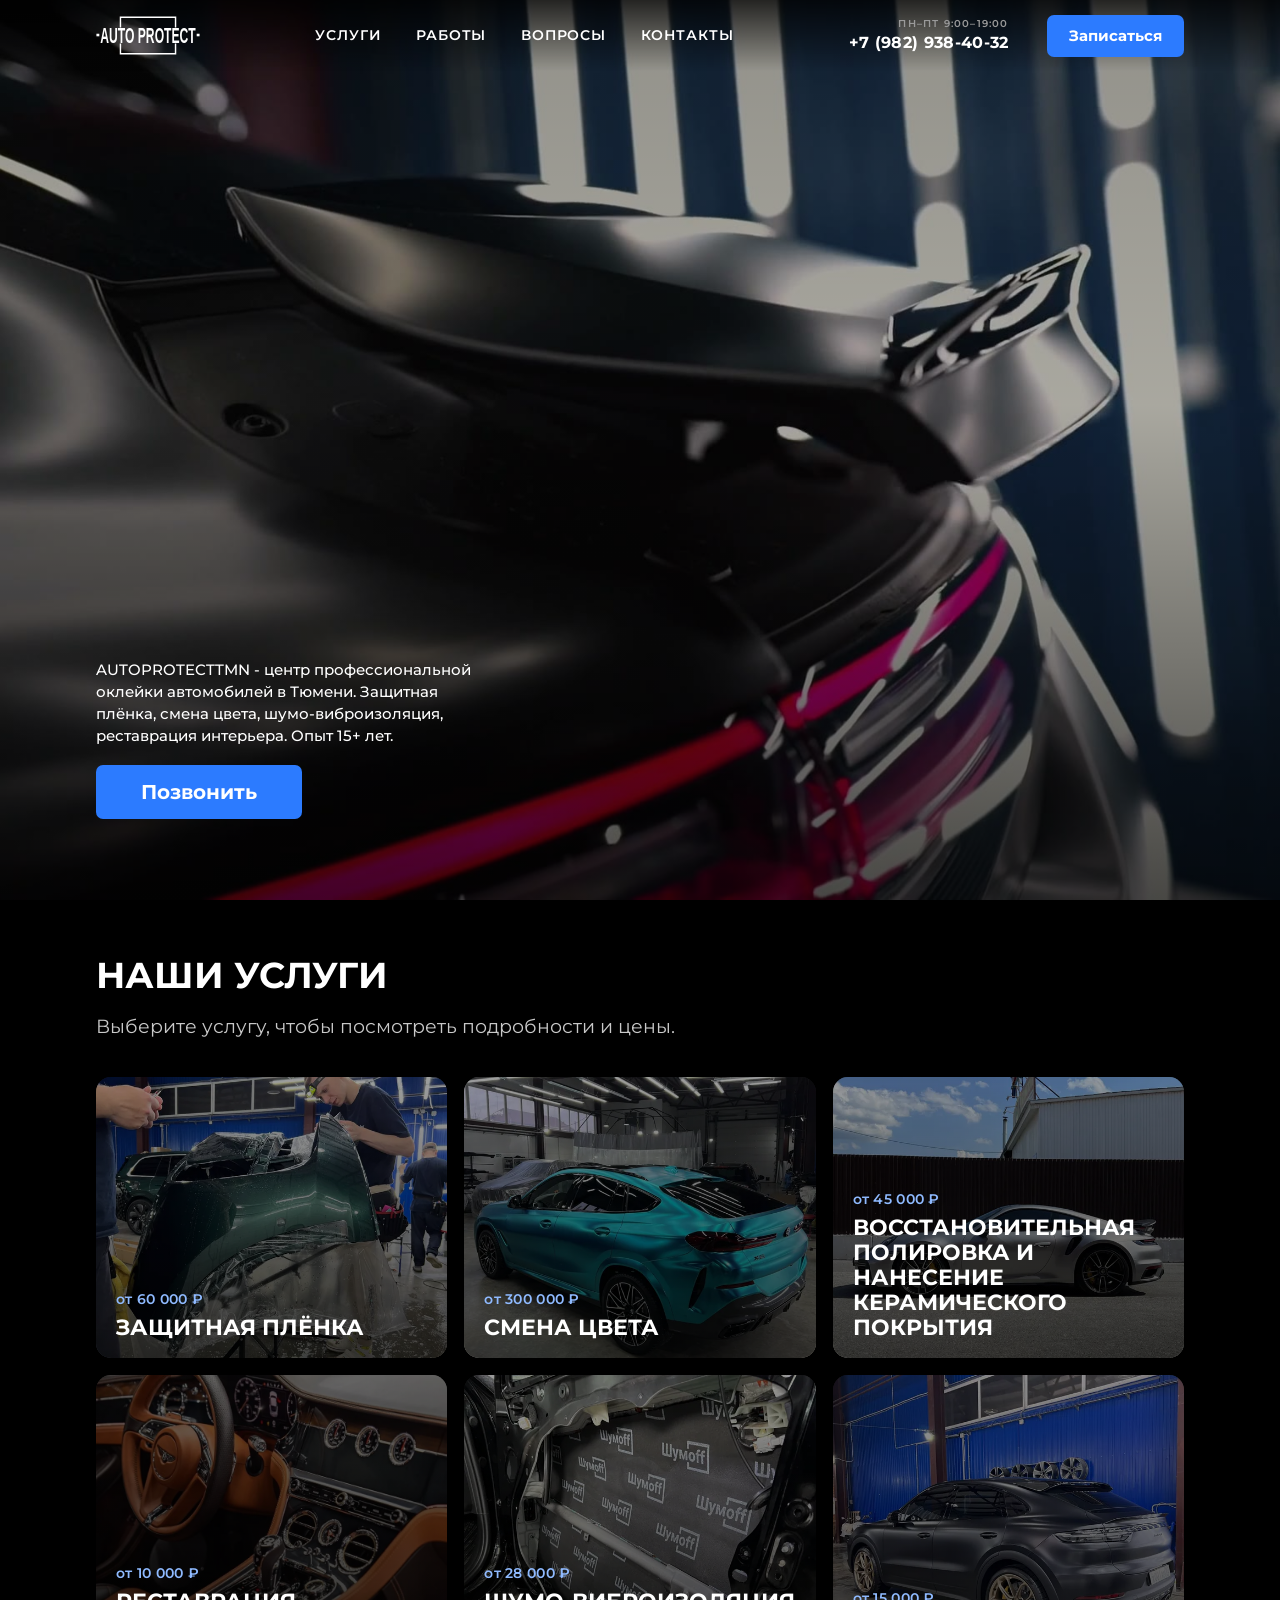
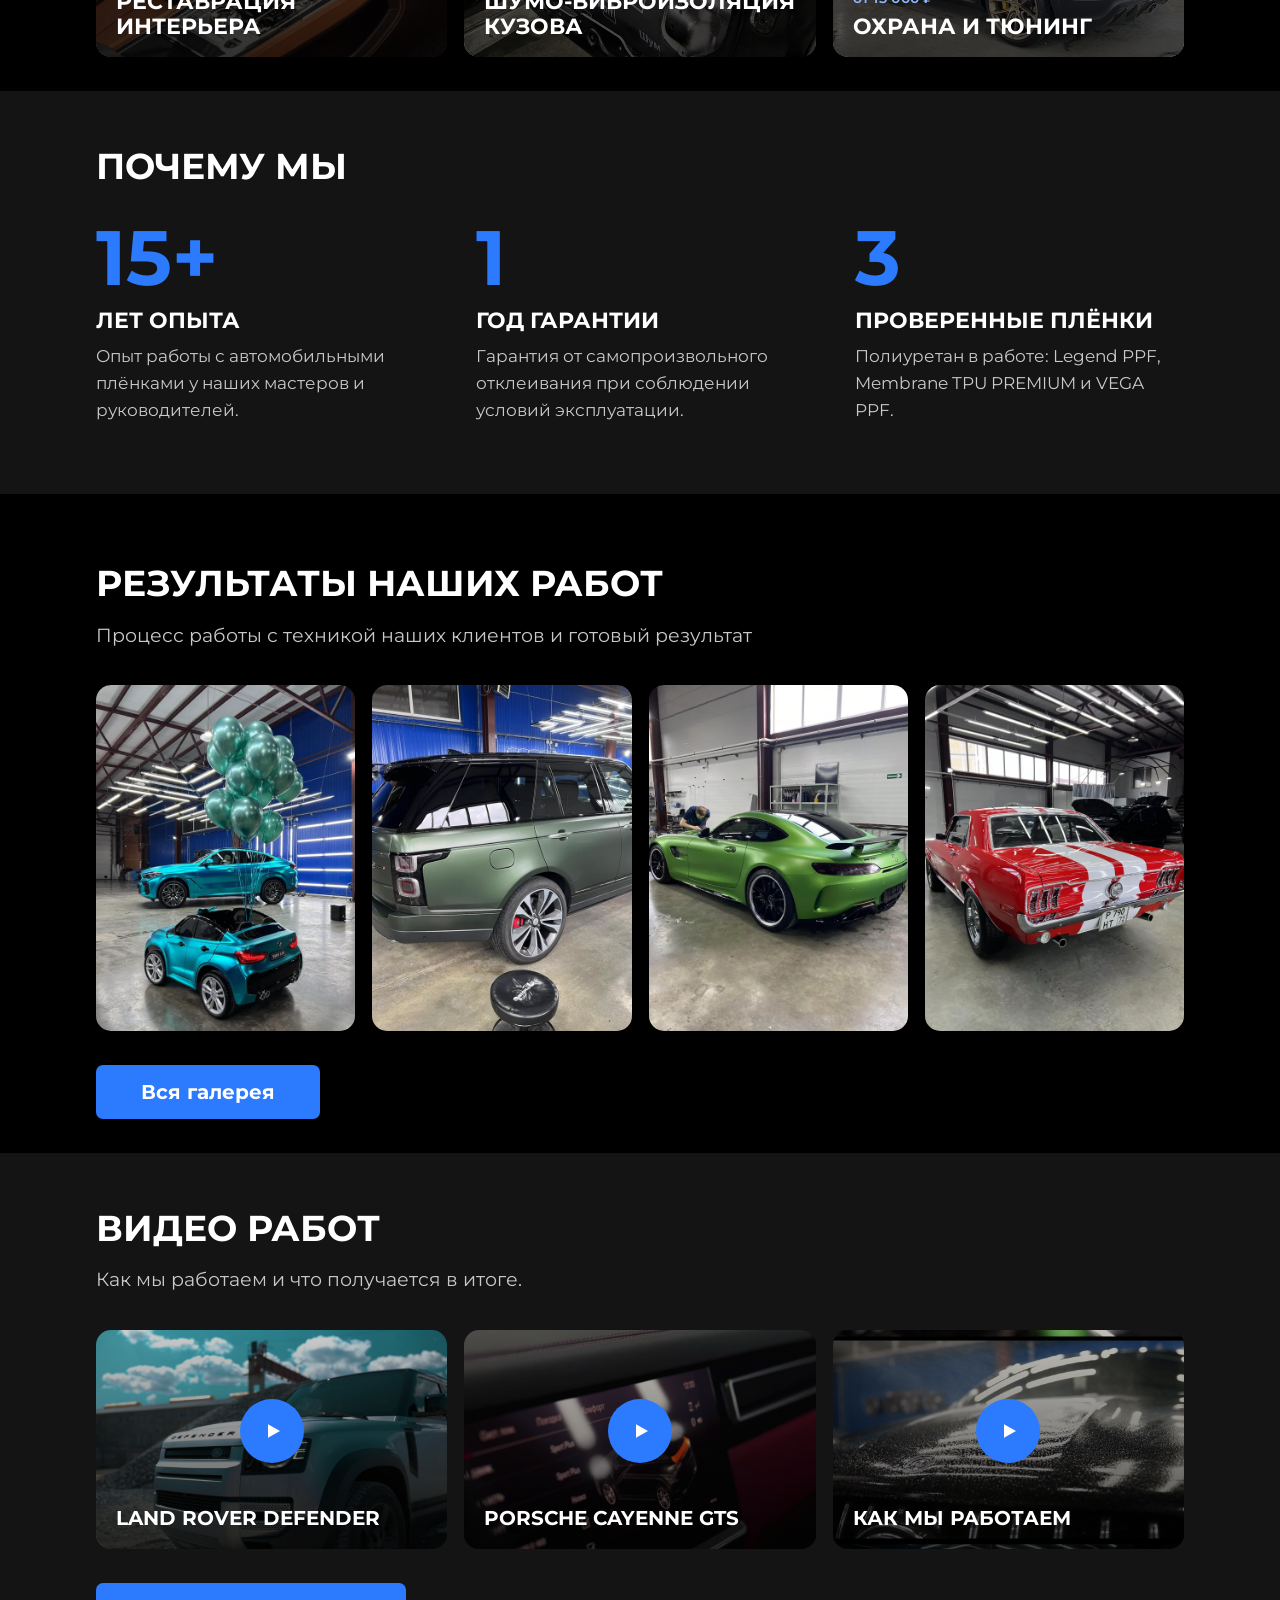
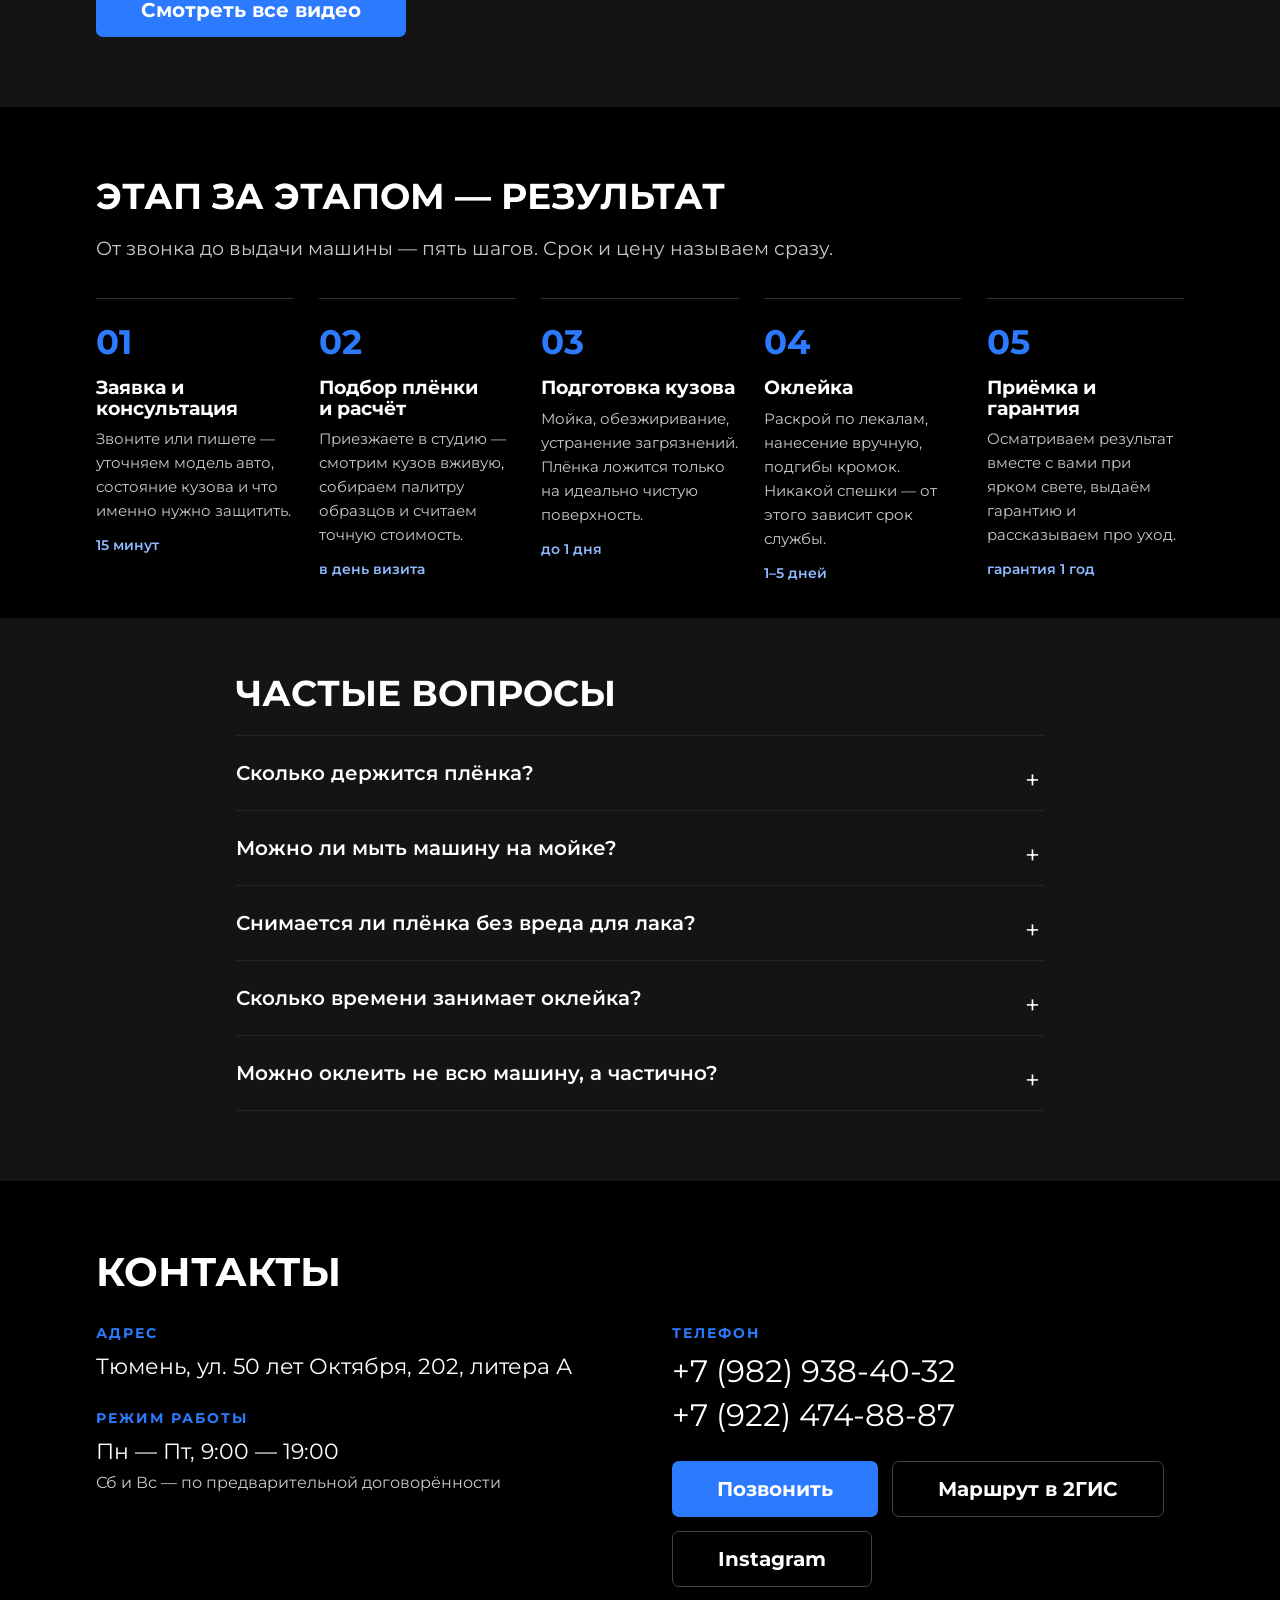
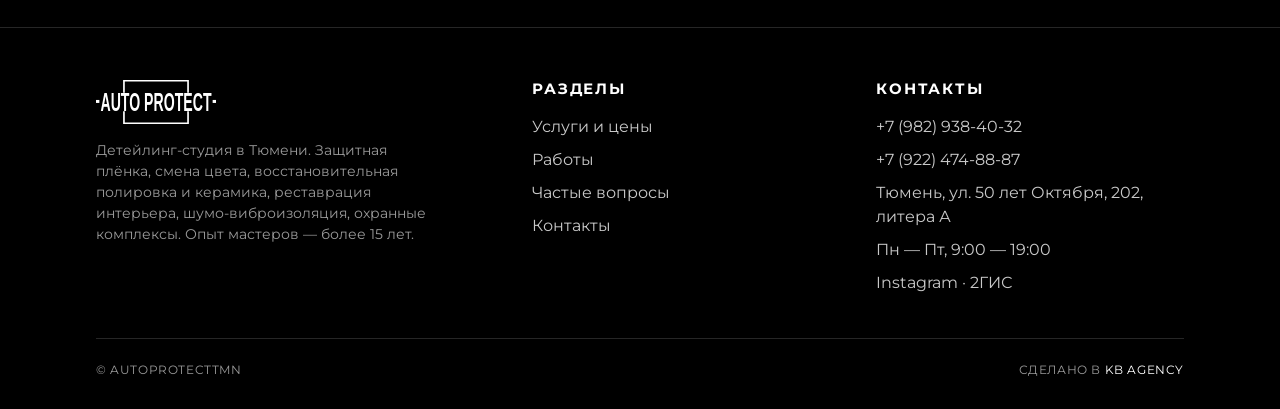
==== index.html @ 363a9b00 "Карточка «Реставрация интерьера»: новое фото салона, приглушено Co-Authored-By: Claude Sonnet 5.5 <n" ====
<!DOCTYPE html>
<html lang="ru">
<head>
<meta charset="UTF-8">
<meta name="viewport" content="width=device-width, initial-scale=1.0">
<title>AUTOPROTECTTMN — детейлинг-студия в Тюмени: плёнка, полировка, интерьер</title>
<meta name="description" content="AUTOPROTECTTMN — детейлинг-студия в Тюмени: оклейка защитной полиуретановой плёнкой, смена цвета кузова, восстановительная полировка с керамикой, шумо-виброизоляция, реставрация интерьера. Опыт мастеров более 15 лет, гарантия 1 год.">
<meta name="theme-color" content="#000000">
<meta property="og:type" content="website">
<meta property="og:site_name" content="AUTOPROTECTTMN">
<meta property="og:locale" content="ru_RU">
<meta property="og:title" content="AUTOPROTECTTMN — детейлинг-студия в Тюмени: плёнка, полировка, интерьер">
<meta property="og:description" content="AUTOPROTECTTMN — детейлинг-студия в Тюмени: оклейка защитной полиуретановой плёнкой, смена цвета кузова, восстановительная полировка с керамикой, шумо-виброизоляция, реставрация интерьера. Опыт мастеров более 15 лет, гарантия 1 год.">
<meta property="og:image" content="https://autoprotect-olive.vercel.app/assets/og-preview.jpg">
<meta property="og:image:width" content="1200">
<meta property="og:image:height" content="630">
<meta name="twitter:card" content="summary_large_image">
<link rel="icon" type="image/svg+xml" href="assets/logo-mark.svg">
<link rel="preconnect" href="https://fonts.googleapis.com">
<link href="https://fonts.googleapis.com/css2?family=Montserrat:wght@400;500;600;700;800&display=swap" rel="stylesheet">
<link rel="stylesheet" href="assets/site.css">
<link rel="stylesheet" href="assets/dc.css">
<link rel="canonical" href="https://autoprotect-olive.vercel.app/">
<meta property="og:url" content="https://autoprotect-olive.vercel.app/">
<meta name="robots" content="noindex, nofollow">
<script type="application/ld+json">
{
  "@context": "https://schema.org",
  "@type": [
    "LocalBusiness",
    "AutoRepair"
  ],
  "name": "AUTOPROTECTTMN",
  "description": "Центр профессиональной оклейки автомобилей в Тюмени: защитная плёнка, смена цвета, восстановительная полировка с керамикой.",
  "url": "https://autoprotect-olive.vercel.app/",
  "image": "https://autoprotect-olive.vercel.app/assets/og-preview.jpg",
  "logo": "https://autoprotect-olive.vercel.app/assets/logo.svg",
  "telephone": "+79829384032",
  "address": {
    "@type": "PostalAddress",
    "streetAddress": "ул. 50 лет Октября, 202, литера А",
    "addressLocality": "Тюмень",
    "addressRegion": "Тюменская область",
    "addressCountry": "RU"
  },
  "geo": {
    "@type": "GeoCoordinates",
    "latitude": 57.12001,
    "longitude": 65.62484
  },
  "openingHoursSpecification": [
    {
      "@type": "OpeningHoursSpecification",
      "dayOfWeek": [
        "Monday",
        "Tuesday",
        "Wednesday",
        "Thursday",
        "Friday"
      ],
      "opens": "09:00",
      "closes": "19:00"
    }
  ],
  "sameAs": [
    "https://www.instagram.com/autoprotecttmn",
    "https://2gis.ru/tyumen/geo/1830223003881510/65.624840,57.120010"
  ],
  "areaServed": {
    "@type": "City",
    "name": "Тюмень"
  },
  "currenciesAccepted": "RUB"
}
</script>
</head>
<body class="home">

<header class="site-header">
  <div class="wrap header-in">
    <a href="index.html" class="logo" aria-label="AUTOPROTECTTMN — на главную"><svg viewBox="0 0 644 256" aria-hidden="true" focusable="false"><g fill="currentColor"><rect x="0" y="117" width="18" height="16"/><rect x="626" y="117" width="18" height="16"/></g><g fill="none" stroke="currentColor" stroke-width="9"><path d="M150 78 V14 H494 V78"/><path d="M150 178 V242 H494 V178"/></g><text x="322" y="177" fill="currentColor" text-anchor="middle" font-family="'Bricolage Grotesque','Arial Black',sans-serif" font-weight="800" font-size="134" textLength="596" lengthAdjust="spacingAndGlyphs">AUTO PROTECT</text></svg></a>
    <nav class="nav" aria-label="Основное меню">
      <a href="services.html">Услуги</a>
      <a href="works.html">Работы</a>
      <a href="index.html#faq">Вопросы</a>
      <a href="index.html#contact">Контакты</a>
    </nav>
    <a href="tel:+79829384032" class="header-phone"><small>Пн–Пт 9:00–19:00</small>+7 (982) 938-40-32</a>
    <a href="index.html#contact" class="btn btn--sm">Записаться</a>
    <button class="burger" id="burger" type="button" aria-label="Открыть меню" aria-expanded="false"><span></span><span></span><span></span></button>
  </div>
</header>

<div class="mobile-menu" id="mobileMenu">
  <a href="services.html">Услуги</a>
  <a href="works.html">Работы</a>
  <a href="index.html#faq">Вопросы</a>
  <a href="index.html#contact">Контакты</a>
  <a href="tel:+79829384032" class="btn btn--solid">Позвонить</a>
</div>

<main>
<section class="dc-hero">
  <video class="dc-hero-video" autoplay muted loop playsinline preload="auto" poster="assets/poster/hero-bg.jpg" aria-hidden="true" tabindex="-1">
    <source src="assets/video/hero-bg.mp4" type="video/mp4">
  </video>
  <div class="dc-hero-shade"></div>
  <div class="wrap dc-hero-in">
    <h1>AUTOPROTECTTMN - центр профессиональной оклейки автомобилей в Тюмени. Защитная плёнка, смена цвета, шумо-виброизоляция, реставрация интерьера. Опыт 15+ лет.</h1>
    <a href="tel:+79829384032" class="dc-btn">Позвонить</a>
  </div>
</section>

<section class="dc-block" id="services">
  <div class="wrap">
    <h2 class="dc-title">Наши услуги</h2>
    <p class="dc-lead">Выберите услугу, чтобы посмотреть подробности и цены.</p>
    <div class="dc-cards">
      <a class="dc-card" href="services.html#films">
        <img src="assets/gallery/t084.webp" width="640" height="810" alt="Оклейка защитной плёнкой" loading="lazy" decoding="async">
        <span><small>от 60 000 ₽</small>Защитная плёнка</span>
      </a>
      <a class="dc-card" href="services.html#color">
        <img src="assets/gallery/t003.webp" width="640" height="810" style="object-position:50% 68%" alt="Смена цвета кузова" loading="lazy" decoding="async">
        <span><small>от 300 000 ₽</small>Смена цвета</span>
      </a>
      <a class="dc-card" href="services.html#polish">
        <img src="assets/gallery/t022.webp" width="640" height="810" alt="Полировка и керамическое покрытие" loading="lazy" decoding="async">
        <span><small>от 45 000 ₽</small>Восстановительная полировка и нанесение керамического покрытия</span>
      </a>
      <a class="dc-card dc-card--dim" href="services.html#interior">
        <img src="assets/gallery/card-interior.webp" width="900" height="1105" style="object-position:50% 45%" alt="Реставрация интерьера" loading="lazy" decoding="async">
        <span><small>от 10 000 ₽</small>Реставрация интерьера</span>
      </a>
      <a class="dc-card" href="services.html#extra">
        <img src="assets/gallery/t116.webp" width="640" height="810" alt="Шумо-виброизоляция кузова" loading="lazy" decoding="async">
        <span><small>от 28 000 ₽</small>Шумо-виброизоляция кузова</span>
      </a>
      <a class="dc-card" href="services.html#extra">
        <img src="assets/gallery/t008.webp" width="640" height="810" alt="Охрана и тюнинг" loading="lazy" decoding="async">
        <span><small>от 15 000 ₽</small>Охрана и тюнинг</span>
      </a>
    </div>
  </div>
</section>

<section class="dc-block dc-band" id="benefits">
  <div class="wrap">
    <h2 class="dc-title">Почему мы</h2>
    <div class="dc-facts">
      <div><b>15+</b><h3>лет опыта</h3><p>Опыт работы с автомобильными плёнками у наших мастеров и руководителей.</p></div>
      <div><b>1</b><h3>год гарантии</h3><p>Гарантия от самопроизвольного отклеивания при соблюдении условий эксплуатации.</p></div>
      <div><b>3</b><h3>проверенные плёнки</h3><p>Полиуретан в работе: Legend PPF, Membrane TPU PREMIUM и VEGA PPF.</p></div>
    </div>
  </div>
</section>

<section class="dc-block" id="works">
  <div class="wrap">
    <h2 class="dc-title">Результаты наших работ</h2>
    <p class="dc-lead">Процесс работы с техникой наших клиентов и готовый результат</p>
    <div class="strip">
      <a href="works.html#gallery" aria-label="Смотреть галерею"><img src="assets/gallery/t001.webp" width="640" height="810" alt="Работа студии AUTOPROTECTTMN" loading="lazy" decoding="async"></a>
      <a href="works.html#gallery" aria-label="Смотреть галерею"><img src="assets/gallery/t006.webp" width="640" height="810" alt="Работа студии AUTOPROTECTTMN" loading="lazy" decoding="async"></a>
      <a href="works.html#gallery" aria-label="Смотреть галерею"><img src="assets/gallery/t010.webp" width="640" height="810" alt="Работа студии AUTOPROTECTTMN" loading="lazy" decoding="async"></a>
      <a href="works.html#gallery" aria-label="Смотреть галерею"><img src="assets/gallery/t009.webp" width="640" height="810" alt="Работа студии AUTOPROTECTTMN" loading="lazy" decoding="async"></a>
    </div>
    <div class="dc-more"><a href="works.html#gallery" class="dc-btn">Вся галерея</a></div>
  </div>
</section>

<section class="dc-block dc-band" id="video">
  <div class="wrap">
    <h2 class="dc-title">Видео работ</h2>
    <p class="dc-lead">Как мы работаем и что получается в итоге.</p>
    <div class="dc-videos">
      <a href="works.html" class="dc-vid"><img src="assets/poster/defender.jpg" alt="Land Rover Defender" loading="lazy" decoding="async"><span>Land Rover Defender</span></a>
      <a href="works.html" class="dc-vid"><img src="assets/poster/porsche.jpg" alt="Porsche Cayenne GTS" loading="lazy" decoding="async"><span>Porsche Cayenne GTS</span></a>
      <a href="works.html" class="dc-vid"><img src="assets/poster/promo-story.jpg" alt="Как мы работаем" loading="lazy" decoding="async"><span>Как мы работаем</span></a>
    </div>
    <div class="dc-more"><a href="works.html" class="dc-btn">Смотреть все видео</a></div>
  </div>
</section>

<section class="dc-block" id="process">
  <div class="wrap">
    <h2 class="dc-title">Этап за этапом — результат</h2>
    <p class="dc-lead">От звонка до выдачи машины — пять шагов. Срок и цену называем сразу.</p>
    <ol class="dc-steps">
      <li><h3>Заявка и консультация</h3><p>Звоните или пишете — уточняем модель авто, состояние кузова и что именно нужно защитить.</p><em>15 минут</em></li>
      <li><h3>Подбор плёнки и расчёт</h3><p>Приезжаете в студию — смотрим кузов вживую, собираем палитру образцов и считаем точную стоимость.</p><em>в день визита</em></li>
      <li><h3>Подготовка кузова</h3><p>Мойка, обезжиривание, устранение загрязнений. Плёнка ложится только на идеально чистую поверхность.</p><em>до 1 дня</em></li>
      <li><h3>Оклейка</h3><p>Раскрой по лекалам, нанесение вручную, подгибы кромок. Никакой спешки — от этого зависит срок службы.</p><em>1–5 дней</em></li>
      <li><h3>Приёмка и гарантия</h3><p>Осматриваем результат вместе с вами при ярком свете, выдаём гарантию и рассказываем про уход.</p><em>гарантия 1 год</em></li>
    </ol>
  </div>
</section>

<section class="dc-block dc-band" id="faq">
  <div class="wrap dc-narrow">
    <h2 class="dc-title">Частые вопросы</h2>
    <div class="faq">
    <details><summary>Сколько держится плёнка?</summary><div class="faq-answer">Гарантию на сам материал даёт производитель плёнки. От студии — гарантия 1 год на то, что плёнка не отклеится самопроизвольно, при соблюдении условий эксплуатации. Условия проговариваем при выдаче автомобиля, там нет ничего неожиданного: аккуратная мойка и разумное обращение с кромками.</div></details>
    <details><summary>Можно ли мыть машину на мойке?</summary><div class="faq-answer">Да. Обычная бесконтактная мойка плёнке не вредит. Единственное, о чём просим — не направлять струю высокого давления вплотную к кромкам и стыкам плёнки, и первые несколько дней после оклейки дать материалу окончательно схватиться.</div></details>
    <details><summary>Снимается ли плёнка без вреда для лака?</summary><div class="faq-answer">Да, в этом и смысл: плёнка принимает удары на себя вместо заводского лака. Снимаем аккуратно, с прогревом — родное покрытие остаётся под ней в том же состоянии, в каком было на момент оклейки.</div></details>
    <details><summary>Сколько времени занимает оклейка?</summary><div class="faq-answer">Лицевая часть — капот, бампер, передние крылья, светотехника, стойки, зеркала и зоны ручек — 2 рабочих дня. Полная оклейка кузова — 4–5 дней. Точный срок называем после осмотра автомобиля, потому что многое решает состояние кузова.</div></details>
    <details><summary>Можно оклеить не всю машину, а частично?</summary><div class="faq-answer">Конечно, так делает большинство клиентов. Самый частый вариант — оклейка лицевой части: капот, бампер, передние крылья и светотехника принимают на себя почти весь гравий. Отдельно можно забронировать лобовое стекло.</div></details>
    </div>
  </div>
</section>

<section class="dc-block dc-contacts" id="contact">
  <div class="wrap">
    <h2 class="dc-title dc-title--xl">Контакты</h2>
    <div class="dc-contact-grid">
      <div>
        <small>Адрес</small>
        <p>Тюмень, ул. 50 лет Октября, 202, литера А</p>
        <small>Режим работы</small>
        <p>Пн — Пт, 9:00 — 19:00<span>Сб и Вс — по предварительной договорённости</span></p>
      </div>
      <div>
        <small>Телефон</small>
        <a class="phone" href="tel:+79829384032">+7 (982) 938-40-32</a>
        <a class="phone" href="tel:+79224748887">+7 (922) 474-88-87</a>
        <div class="dc-contact-actions">
          <a href="tel:+79829384032" class="dc-btn">Позвонить</a>
          <a href="https://2gis.ru/tyumen/geo/1830223003881510/65.624840,57.120010" class="dc-btn dc-btn--ghost" target="_blank" rel="noopener">Маршрут в 2ГИС</a>
          <a href="https://www.instagram.com/autoprotecttmn" class="dc-btn dc-btn--ghost" target="_blank" rel="noopener">Instagram</a>
        </div>
      </div>
    </div>
  </div>
</section>
</main>

<footer class="site-footer">
  <div class="wrap">
    <div class="footer-in">
      <div class="footer-brand">
        <svg viewBox="0 0 644 256" aria-hidden="true" focusable="false"><g fill="currentColor"><rect x="0" y="117" width="18" height="16"/><rect x="626" y="117" width="18" height="16"/></g><g fill="none" stroke="currentColor" stroke-width="9"><path d="M150 78 V14 H494 V78"/><path d="M150 178 V242 H494 V178"/></g><text x="322" y="177" fill="currentColor" text-anchor="middle" font-family="'Bricolage Grotesque','Arial Black',sans-serif" font-weight="800" font-size="134" textLength="596" lengthAdjust="spacingAndGlyphs">AUTO PROTECT</text></svg>
        <p>Детейлинг-студия в Тюмени. Защитная плёнка, смена цвета, восстановительная полировка и керамика, реставрация интерьера, шумо-виброизоляция, охранные комплексы. Опыт мастеров — более 15 лет.</p>
      </div>
      <div>
        <h4>Разделы</h4>
        <ul>
          <li><a href="services.html">Услуги и цены</a></li>
          <li><a href="works.html">Работы</a></li>
          <li><a href="index.html#faq">Частые вопросы</a></li>
          <li><a href="index.html#contact">Контакты</a></li>
        </ul>
      </div>
      <div>
        <h4>Контакты</h4>
        <ul>
          <li><a href="tel:+79829384032">+7 (982) 938-40-32</a></li>
          <li><a href="tel:+79224748887">+7 (922) 474-88-87</a></li>
          <li>Тюмень, ул. 50 лет Октября, 202, литера А</li>
          <li>Пн — Пт, 9:00 — 19:00</li>
          <li><a href="https://www.instagram.com/autoprotecttmn" target="_blank" rel="noopener">Instagram</a> · <a href="https://2gis.ru/tyumen/geo/1830223003881510/65.624840,57.120010" target="_blank" rel="noopener">2ГИС</a></li>
        </ul>
      </div>
    </div>
    <div class="footer-bottom">
      <span>© AUTOPROTECTTMN</span>
      <span>СДЕЛАНО В <a href="https://www.kbagency.ru/" target="_blank" rel="noopener" class="footer-credit">KB AGENCY</a></span>
    </div>
  </div>
</footer>

<div class="dock">
  <a href="tel:+79829384032" class="btn btn--solid">Позвонить</a>
  <a href="https://2gis.ru/tyumen/geo/1830223003881510/65.624840,57.120010" class="btn" target="_blank" rel="noopener">Маршрут</a>
</div>

<script src="assets/site.js"></script>
</body>
</html>
---- assets/site.css ----
/* ===========================================================
   AUTOPROTECTTMN — общий стиль сайта (v2).
   Тёмная база с яркими неоновыми акцентами, как в референсе заказчика.
   Один файл на все страницы: правишь здесь — меняется везде.
   =========================================================== */

:root{
  --bg:#060814;
  --bg-2:#0a0d1e;
  --surface:#0f1329;
  --surface-2:#161b38;
  --line:#232b52;
  --text:#f3f5ff;
  --muted:#a3abd0;

  --blue:#2c7bff;
  --cyan:#3ad1ff;
  --violet:#8b5cff;
  --orange:#ff8a3d;
  --green:#2fe08b;
  --pink:#ff4f9a;

  --glow:rgba(44,123,255,0.55);
  --radius:18px;
  --ease:cubic-bezier(0.22,0.8,0.28,1);
  --wrap:1180px;
}

*{ box-sizing:border-box; margin:0; padding:0; }
html{ scroll-behavior:smooth; -webkit-text-size-adjust:100%; }
body{
  background:var(--bg);
  color:var(--text);
  font-family:'Montserrat', 'Segoe UI', Arial, sans-serif;
  font-size:16px; line-height:1.6;
  -webkit-font-smoothing:antialiased;
  overflow-x:hidden;
  padding-bottom:0;
}
img,video{ max-width:100%; }
a{ color:inherit; text-decoration:none; }
button{ font:inherit; color:inherit; }
::selection{ background:var(--blue); color:#fff; }

h1,h2,h3{
  font-weight:800; line-height:1.08; letter-spacing:0.01em; text-wrap:balance;
}
h1{ font-size:clamp(30px, 5vw, 62px); text-transform:uppercase; letter-spacing:0.03em; }
h2{ font-size:clamp(24px, 3.4vw, 40px); text-transform:uppercase; letter-spacing:0.04em; }
h3{ font-size:clamp(17px, 1.6vw, 20px); }

.wrap{ width:100%; max-width:var(--wrap); margin:0 auto; padding-inline:clamp(18px, 4vw, 40px); }
section{ position:relative; }
.section{ padding-block:clamp(56px, 8vw, 100px); }
.section-head{ text-align:center; max-width:720px; margin:0 auto clamp(30px, 4.5vw, 54px); }
.section-head p{ color:var(--muted); margin-top:14px; font-size:clamp(15px, 1.4vw, 17px); }

/* рамка фокуса для работы с клавиатуры */
a:focus-visible, button:focus-visible, summary:focus-visible, video:focus-visible, [tabindex]:focus-visible{
  outline:2px solid var(--cyan); outline-offset:3px;
}

/* ============ КНОПКИ ============ */
.btn{
  display:inline-flex; align-items:center; justify-content:center; gap:10px;
  padding:15px 30px; min-height:52px;
  font-weight:700; font-size:14px; letter-spacing:0.12em; text-transform:uppercase;
  color:var(--text); background:rgba(44,123,255,0.06);
  border:2px solid var(--blue); border-radius:6px;
  box-shadow:0 0 18px var(--glow), inset 0 0 14px rgba(44,123,255,0.28);
  cursor:pointer; transition:background 0.25s var(--ease), box-shadow 0.25s var(--ease), transform 0.25s var(--ease);
}
.btn:hover{ background:var(--blue); box-shadow:0 0 30px var(--glow), 0 0 60px rgba(44,123,255,0.3); transform:translateY(-1px); }
.btn--solid{ background:linear-gradient(135deg, var(--blue), #1d5fe0); border-color:transparent; box-shadow:0 8px 28px rgba(44,123,255,0.45); }
.btn--solid:hover{ background:linear-gradient(135deg, #4a90ff, var(--blue)); }
.btn--ghost{ box-shadow:none; background:transparent; border-color:var(--line); }
.btn--ghost:hover{ background:var(--surface-2); border-color:var(--blue); box-shadow:none; }
.btn--sm{ padding:11px 20px; min-height:42px; font-size:12px; }

/* ============ ШАПКА ============ */
.site-header{
  position:sticky; top:0; z-index:100;
  background:rgba(6,8,20,0.92);
  border-bottom:1px solid var(--line);
}
.header-in{ display:flex; align-items:center; gap:clamp(14px, 3vw, 36px); height:72px; }
.logo{ display:block; flex:none; color:var(--text); }
.logo svg{ display:block; width:104px; height:41px; }
.nav{ display:flex; gap:clamp(14px, 2.4vw, 32px); margin-inline:auto; }
.nav a{
  font-size:13px; font-weight:600; letter-spacing:0.1em; text-transform:uppercase;
  color:var(--muted); padding:8px 2px; position:relative; transition:color 0.2s ease;
}
.nav a:hover, .nav a.is-active{ color:var(--text); }
.nav a.is-active::after{ content:''; position:absolute; left:0; right:0; bottom:0; height:2px; background:var(--blue); box-shadow:0 0 10px var(--glow); }
.header-phone{ font-weight:700; font-size:15px; letter-spacing:0.02em; white-space:nowrap; }
.header-phone small{ display:block; font-size:10px; font-weight:600; letter-spacing:0.12em; text-transform:uppercase; color:var(--muted); text-align:right; }
.burger{
  display:none; width:44px; height:44px; background:none; border:1px solid var(--line); border-radius:10px;
  flex-direction:column; align-items:center; justify-content:center; gap:5px; cursor:pointer; margin-left:auto;
}
.burger span{ display:block; width:20px; height:2px; background:var(--text); transition:transform 0.3s var(--ease), opacity 0.3s; }
.burger.open span:nth-child(1){ transform:translateY(7px) rotate(45deg); }
.burger.open span:nth-child(2){ opacity:0; }
.burger.open span:nth-child(3){ transform:translateY(-7px) rotate(-45deg); }

.mobile-menu{
  position:fixed; inset:72px 0 0 0; z-index:90; background:var(--bg);
  display:none; flex-direction:column; gap:6px; padding:24px clamp(18px, 4vw, 40px) 120px; overflow-y:auto;
}
.mobile-menu.open{ display:flex; }
.mobile-menu a{ font-size:22px; font-weight:800; text-transform:uppercase; letter-spacing:0.05em; padding:14px 0; border-bottom:1px solid var(--line); }
.mobile-menu .btn{ margin-top:22px; border-bottom:2px solid var(--blue); font-size:14px; padding:15px 30px; }

/* ============ ПЕРВЫЙ ЭКРАН ============ */
.hero{
  position:relative; overflow:hidden;
  padding-block:clamp(36px, 6vw, 80px) clamp(46px, 7vw, 96px);
  background:
    radial-gradient(900px 480px at 85% 0%, rgba(44,123,255,0.30), transparent 62%),
    radial-gradient(700px 420px at 0% 100%, rgba(139,92,255,0.18), transparent 60%),
    var(--bg);
}
/* световые полосы, как в боксе на фото */
.hero::before{
  content:''; position:absolute; inset:0; pointer-events:none; opacity:0.55;
  background:
    linear-gradient(115deg, transparent 0 38%, rgba(58,209,255,0.10) 38.4% 38.8%, transparent 39.2% 100%),
    linear-gradient(115deg, transparent 0 52%, rgba(44,123,255,0.12) 52.4% 52.9%, transparent 53.3% 100%),
    linear-gradient(115deg, transparent 0 66%, rgba(58,209,255,0.08) 66.4% 66.7%, transparent 67.1% 100%);
}
.hero-in{ position:relative; display:grid; grid-template-columns:minmax(0,1.1fr) minmax(0,0.9fr); gap:clamp(28px, 5vw, 70px); align-items:center; }
.hero-in > *{ min-width:0; }
.hero-kicker{
  display:inline-flex; align-items:center; gap:10px; margin-bottom:20px;
  font-size:12px; font-weight:700; letter-spacing:0.18em; text-transform:uppercase; color:var(--cyan);
}
.hero-kicker::before{ content:''; width:28px; height:2px; background:var(--cyan); box-shadow:0 0 10px var(--cyan); }
.hero h1{ font-size:clamp(26px, 3.4vw, 47px); }
.hero h1 span{ color:var(--cyan); text-shadow:0 0 28px rgba(58,209,255,0.5); }
.hero-sub{ margin-top:22px; font-size:clamp(17px, 1.9vw, 22px); font-weight:500; color:var(--text); max-width:520px; }
.hero-actions{ display:flex; flex-wrap:wrap; gap:14px; margin-top:34px; }
.hero-badges{ display:flex; flex-wrap:wrap; gap:10px 22px; margin-top:34px; }
.hero-badges li{ list-style:none; display:flex; align-items:center; gap:9px; font-size:14px; font-weight:600; color:var(--muted); }
.hero-badges li::before{ content:''; width:8px; height:8px; border-radius:50%; background:var(--green); box-shadow:0 0 10px var(--green); }

.hero-photo{ position:relative; justify-self:end; width:100%; max-width:430px; }
.hero-photo img{
  display:block; width:100%; height:auto; border-radius:24px;
  border:2px solid rgba(44,123,255,0.8);
  box-shadow:0 0 0 6px rgba(44,123,255,0.10), 0 0 50px rgba(44,123,255,0.45), 0 30px 70px rgba(0,0,0,0.55);
}
.hero-photo::after{
  content:''; position:absolute; inset:-14px; border-radius:34px; z-index:-1;
  background:linear-gradient(135deg, rgba(44,123,255,0.5), rgba(139,92,255,0.35), transparent 70%);
  filter:blur(26px);
}

/* ============ ПРЕИМУЩЕСТВА ============ */
.benefits{ display:grid; grid-template-columns:repeat(3, 1fr); gap:clamp(16px, 2.4vw, 28px); }
.benefit{
  position:relative; padding:30px 26px 28px; border-radius:var(--radius);
  background:linear-gradient(180deg, var(--surface), var(--bg-2));
  border:1px solid var(--line);
}
.ring{
  width:64px; height:64px; border-radius:50%; display:grid; place-items:center; margin-bottom:20px;
  color:var(--c, var(--blue)); border:2px solid var(--c, var(--blue));
  box-shadow:0 0 22px color-mix(in srgb, var(--c, var(--blue)) 55%, transparent), inset 0 0 16px color-mix(in srgb, var(--c, var(--blue)) 28%, transparent);
}
.ring svg{ width:28px; height:28px; }
.benefit h3{ text-transform:uppercase; letter-spacing:0.05em; margin-bottom:10px; font-size:17px; }
.benefit p{ color:var(--muted); font-size:15px; }

/* ============ УСЛУГИ ============ */
.services{ display:grid; grid-template-columns:repeat(3, 1fr); gap:clamp(16px, 2.4vw, 26px); }
.service{
  --c:var(--blue);
  position:relative; display:flex; flex-direction:column; padding:28px 26px 26px; border-radius:var(--radius);
  background:linear-gradient(180deg, var(--surface), var(--bg-2));
  border:1px solid var(--line); overflow:hidden;
  transition:transform 0.3s var(--ease), border-color 0.3s var(--ease), box-shadow 0.3s var(--ease);
}
.service::before{
  content:''; position:absolute; left:0; right:0; top:0; height:3px;
  background:var(--c); box-shadow:0 0 18px var(--c);
}
.service:hover{ transform:translateY(-4px); border-color:var(--c); box-shadow:0 18px 44px color-mix(in srgb, var(--c) 22%, transparent); }
.service .ring{ margin-bottom:18px; }
.service h3{ margin-bottom:10px; }
.service p{ color:var(--muted); font-size:15px; flex:1; }
.service-foot{ display:flex; align-items:center; justify-content:space-between; gap:12px; margin-top:22px; padding-top:18px; border-top:1px solid var(--line); }
.price{ font-weight:800; font-size:18px; color:var(--c); white-space:nowrap; }
.more{ font-size:12px; font-weight:700; letter-spacing:0.12em; text-transform:uppercase; color:var(--muted); transition:color 0.2s; }
.service:hover .more{ color:var(--text); }
.c-blue{ --c:var(--blue); } .c-violet{ --c:var(--violet); } .c-orange{ --c:var(--orange); }
.c-green{ --c:var(--green); } .c-cyan{ --c:var(--cyan); } .c-pink{ --c:var(--pink); }
.section-cta{ text-align:center; margin-top:clamp(28px, 4vw, 44px); }

/* ============ КАК ПРОХОДИТ РАБОТА ============ */
.steps{ display:grid; grid-template-columns:repeat(5, 1fr); gap:clamp(14px, 2vw, 22px); counter-reset:step; position:relative; }
.step{
  position:relative; padding:24px 20px 22px; border-radius:var(--radius);
  background:var(--surface); border:1px solid var(--line);
}
.step::before{
  counter-increment:step; content:counter(step);
  display:grid; place-items:center; width:42px; height:42px; margin-bottom:16px; border-radius:50%;
  font-weight:800; font-size:17px; color:var(--cyan); border:2px solid var(--cyan);
  box-shadow:0 0 16px rgba(58,209,255,0.45), inset 0 0 10px rgba(58,209,255,0.25);
}
.step h3{ font-size:16px; margin-bottom:8px; }
.step p{ color:var(--muted); font-size:14px; line-height:1.55; }
.step-time{ display:inline-block; margin-top:14px; padding:5px 11px; border-radius:999px; font-size:12px; font-weight:700; background:rgba(47,224,139,0.12); color:var(--green); }

/* ============ ФОТО-ЛЕНТА НА ГЛАВНОЙ ============ */
.strip{ display:grid; grid-template-columns:repeat(4, 1fr); gap:clamp(8px, 1.4vw, 14px); }
.strip a{
  position:relative; display:block; overflow:hidden; border-radius:14px; aspect-ratio:3/4;
  background:var(--surface); border:1px solid var(--line);
}
.strip img{ width:100%; height:100%; object-fit:cover; display:block; transition:transform 0.6s var(--ease); }
.strip a:hover img{ transform:scale(1.06); }

/* ============ ВОПРОСЫ ============ */
.faq{ max-width:860px; margin:0 auto; display:grid; gap:12px; }
.faq details{ border-radius:14px; background:var(--surface); border:1px solid var(--line); transition:border-color 0.25s; }
.faq details[open]{ border-color:var(--blue); box-shadow:0 0 28px rgba(44,123,255,0.18); }
.faq summary{
  list-style:none; cursor:pointer; padding:20px 58px 20px 22px; position:relative;
  font-weight:700; font-size:16px;
}
.faq summary::-webkit-details-marker{ display:none; }
.faq summary::after{
  content:'+'; position:absolute; right:20px; top:50%; transform:translateY(-50%);
  width:30px; height:30px; display:grid; place-items:center; border-radius:50%;
  font-size:20px; font-weight:600; color:var(--cyan); border:1px solid var(--line); transition:transform 0.3s var(--ease);
}
.faq details[open] summary::after{ content:'–'; transform:translateY(-50%) rotate(180deg); }
.faq-answer{ padding:0 22px 22px; color:var(--muted); font-size:15px; line-height:1.7; }

/* ============ КОНТАКТЫ ============ */
.contact-card{
  position:relative; overflow:hidden; border-radius:26px; padding:clamp(26px, 5vw, 56px);
  background:
    radial-gradient(700px 360px at 100% 0%, rgba(44,123,255,0.32), transparent 62%),
    linear-gradient(180deg, var(--surface-2), var(--surface));
  border:1px solid rgba(44,123,255,0.5); box-shadow:0 0 60px rgba(44,123,255,0.18);
}
.contact-head{ max-width:640px; }
.contact-head p{ color:var(--muted); margin-top:14px; font-size:17px; }
.contact-grid{ display:grid; grid-template-columns:repeat(3, 1fr); gap:clamp(18px, 3vw, 36px); margin-top:clamp(28px, 4vw, 44px); }
.contact-item small{ display:block; font-size:12px; font-weight:700; letter-spacing:0.16em; text-transform:uppercase; color:var(--cyan); margin-bottom:10px; }
.contact-item a.phone{ display:block; font-weight:800; font-size:clamp(19px, 2.2vw, 26px); letter-spacing:0.01em; margin-bottom:6px; }
.contact-item a.phone:hover{ color:var(--cyan); }
.contact-item p{ font-size:16px; color:var(--text); }
.contact-item p span{ display:block; color:var(--muted); font-size:14px; margin-top:4px; }
.contact-actions{ display:flex; flex-wrap:wrap; gap:14px; margin-top:clamp(26px, 4vw, 40px); }

/* ============ ПОДВАЛ ============ */
.site-footer{ border-top:1px solid var(--line); background:var(--bg-2); padding:44px 0 36px; margin-top:clamp(56px, 8vw, 100px); }
.footer-in{ display:grid; grid-template-columns:1.3fr 1fr 1fr; gap:36px; }
.footer-brand svg{ width:120px; height:48px; display:block; margin-bottom:14px; }
.footer-brand p{ color:var(--muted); font-size:14px; max-width:340px; }
.site-footer h4{ font-size:12px; font-weight:700; letter-spacing:0.16em; text-transform:uppercase; color:var(--cyan); margin-bottom:14px; }
.site-footer li{ list-style:none; margin-bottom:9px; font-size:14px; color:var(--muted); }
.site-footer li a:hover{ color:var(--text); }
.footer-bottom{ display:flex; flex-wrap:wrap; justify-content:space-between; gap:12px; margin-top:34px; padding-top:22px; border-top:1px solid var(--line); font-size:12px; color:var(--muted); letter-spacing:0.05em; }
.footer-credit{ color:var(--text); }
.footer-credit:hover{ color:var(--cyan); }

/* ============ НИЖНЯЯ ПАНЕЛЬ НА ТЕЛЕФОНЕ ============ */
.dock{ display:none; }

/* ============ ВНУТРЕННИЕ СТРАНИЦЫ ============ */
.page-hero{
  padding-block:clamp(40px, 6vw, 76px) clamp(26px, 4vw, 44px); text-align:center;
  background:radial-gradient(800px 320px at 50% 0%, rgba(44,123,255,0.26), transparent 70%), var(--bg);
}
.page-hero p{ color:var(--muted); margin:16px auto 0; max-width:620px; font-size:clamp(15px, 1.5vw, 18px); }

.pricing-nav{ display:flex; flex-wrap:wrap; justify-content:center; gap:10px; padding:6px 0 4px; }
.pricing-nav a{
  padding:10px 18px; border-radius:999px; font-size:13px; font-weight:700; letter-spacing:0.04em;
  background:var(--surface); border:1px solid var(--line); color:var(--muted); transition:all 0.2s;
}
.pricing-nav a:hover{ color:var(--text); border-color:var(--blue); box-shadow:0 0 18px rgba(44,123,255,0.3); }
.placeholder-note{ max-width:760px; margin:22px auto 0; text-align:center; font-size:14px; color:var(--muted); padding-inline:20px; }

.pricing-section{ padding-block:clamp(36px, 5vw, 60px); border-bottom:1px solid var(--line); }
.pricing-section:last-of-type{ border-bottom:none; }
.cat-header{ display:flex; align-items:center; gap:18px; margin-bottom:16px; }
.cat-icon{ width:54px; height:54px; padding:13px; flex:none; border-radius:50%; color:var(--blue); border:2px solid var(--blue); box-shadow:0 0 20px var(--glow), inset 0 0 14px rgba(44,123,255,0.25); }
.cat-header .eyebrow{ display:none; }
.cat-header h2{ font-size:clamp(20px, 2.6vw, 30px); }
.cat-desc{ color:var(--muted); font-size:15px; max-width:680px; margin-bottom:26px; }
.price-list{ display:grid; gap:10px; }
.price-row{
  display:grid; grid-template-columns:1fr auto auto; align-items:center; gap:10px clamp(16px, 3vw, 36px);
  padding:18px 22px; border-radius:14px; background:var(--surface); border:1px solid var(--line);
  transition:border-color 0.25s, transform 0.25s var(--ease);
}
.price-row:hover{ border-color:var(--blue); transform:translateX(3px); }
.price-name{ font-weight:700; font-size:16px; }
.price-desc{ color:var(--muted); font-size:14px; margin-top:4px; max-width:560px; }
.price-duration{ font-size:12px; font-weight:600; color:var(--muted); white-space:nowrap; }
.price-value{ font-weight:800; font-size:18px; color:var(--cyan); white-space:nowrap; text-align:right; min-width:120px; }

.contact-cta-section{ text-align:center; padding-block:clamp(48px, 7vw, 84px) 0; }
.contact-cta-section h2{ margin-bottom:22px; }

/* ----- проекты с видео (страница работ) ----- */
.works-wrap{ max-width:1000px; margin:0 auto; }
.project + .project{ margin-top:clamp(54px, 8vw, 96px); }
.project-title{ font-size:clamp(22px, 3.2vw, 34px); text-transform:uppercase; letter-spacing:0.04em; position:relative; padding-bottom:16px; }
.project-title::after{ content:''; position:absolute; left:0; bottom:0; width:64px; height:3px; border-radius:2px; background:var(--blue); box-shadow:0 0 14px var(--glow); }
.project-meta{ margin-top:12px; color:var(--muted); font-size:14px; }
.project-stage{
  position:relative; margin-top:22px; aspect-ratio:16/9; overflow:hidden; border-radius:var(--radius);
  background:var(--surface); border:1px solid var(--line); box-shadow:0 18px 50px rgba(0,0,0,0.4);
}
.project--portrait .project-slide{ background:var(--surface); }
/* размытая подложка за вертикальным роликом — обычная картинка внутри слайда:
   адрес из CSS-переменной считался бы от папки assets/ и давал 404 */
.slide-bg{ display:none; }
.project--portrait .slide-bg{
  display:block; position:absolute; inset:0; width:100%; height:100%; object-fit:cover;
  transform:scale(1.2); filter:blur(34px) saturate(0.7) brightness(0.45);
}
.project--portrait .project-slide video{ position:relative; object-fit:contain; background:transparent; }
.project-slide{ position:absolute; inset:0; margin:0; opacity:0; visibility:hidden; transition:opacity 0.45s var(--ease); }
.project-slide.is-active{ opacity:1; visibility:visible; }
.project-slide img, .project-slide video{ width:100%; height:100%; object-fit:cover; display:block; background:#000; }
.project-arrow{
  position:absolute; top:50%; transform:translateY(-50%); z-index:3; width:46px; height:46px; border-radius:50%;
  display:flex; align-items:center; justify-content:center; cursor:pointer;
  background:rgba(6,8,20,0.78); border:1px solid var(--blue); box-shadow:0 0 14px rgba(44,123,255,0.4);
  transition:background 0.2s;
}
.project-arrow:hover{ background:var(--blue); }
.project-arrow--prev{ left:12px; } .project-arrow--next{ right:12px; }
.project-counter{ position:absolute; right:14px; bottom:14px; z-index:3; padding:5px 12px; border-radius:999px; background:rgba(6,8,20,0.78); border:1px solid var(--line); font-size:12px; font-weight:700; color:var(--muted); }
.project-counter b{ color:var(--text); }
.project-dots{ display:flex; gap:8px; margin-top:16px; flex-wrap:wrap; }
.project-dots button{ width:26px; height:4px; border-radius:2px; padding:0; border:none; cursor:pointer; background:var(--line); transition:background 0.25s; }
.project-dots button[aria-selected="true"]{ background:var(--blue); box-shadow:0 0 10px var(--glow); }
.project.is-single .project-arrow, .project.is-single .project-dots, .project.is-single .project-counter{ display:none; }

/* ----- галерея ----- */
.gallery-grid{ columns:3 280px; column-gap:14px; }
.g-item{ display:block; position:relative; margin:0 0 14px; overflow:hidden; break-inside:avoid; cursor:zoom-in; border-radius:14px; background:var(--surface); border:1px solid var(--line); }
.g-item img{ display:block; width:100%; height:auto; transition:transform 0.6s var(--ease); }
.g-item:hover img{ transform:scale(1.04); }
.lb{ position:fixed; inset:0; z-index:400; display:none; align-items:center; justify-content:center; background:rgba(4,5,12,0.95); }
.lb.open{ display:flex; }
.lb img{ max-width:94vw; max-height:86vh; object-fit:contain; display:block; border-radius:8px; }
.lb button{ position:absolute; width:48px; height:48px; display:flex; align-items:center; justify-content:center; cursor:pointer; border-radius:50%; background:rgba(6,8,20,0.8); border:1px solid var(--blue); color:var(--text); }
.lb button:hover{ background:var(--blue); }
.lb-close{ top:18px; right:18px; }
.lb-prev{ left:18px; top:50%; transform:translateY(-50%); }
.lb-next{ right:18px; top:50%; transform:translateY(-50%); }
.lb-count{ position:absolute; bottom:18px; left:50%; transform:translateX(-50%); font-size:12px; font-weight:700; letter-spacing:0.14em; color:var(--muted); }

/* ----- 404 ----- */
.err{ text-align:center; padding-block:clamp(60px, 10vw, 130px); min-height:60vh; display:flex; align-items:center;
  background:radial-gradient(800px 420px at 50% 20%, rgba(44,123,255,0.30), transparent 70%), var(--bg); }
.err-num{ font-size:clamp(110px, 24vw, 260px); font-weight:800; line-height:0.9; letter-spacing:0.02em;
  background:linear-gradient(180deg, var(--cyan), var(--blue) 55%, var(--violet)); -webkit-background-clip:text; background-clip:text; color:transparent;
  filter:drop-shadow(0 0 40px rgba(44,123,255,0.55)); }
.err h1{ font-size:clamp(22px, 3.4vw, 38px); margin-top:18px; }
.err p{ color:var(--muted); margin:16px auto 0; max-width:520px; }
.err-links{ display:flex; flex-wrap:wrap; justify-content:center; gap:12px; margin-top:30px; }

/* ============ АДАПТИВ ============ */
@media (max-width:1000px){
  .benefits, .services{ grid-template-columns:repeat(2, 1fr); }
  .steps{ grid-template-columns:repeat(2, 1fr); }
  .strip{ grid-template-columns:repeat(2, 1fr); }
  .hero-in{ grid-template-columns:1fr; }
  .hero-photo{ justify-self:stretch; max-width:560px; margin-inline:auto; }
  .hero-photo img{ aspect-ratio:16/11; object-fit:cover; object-position:50% 62%; }
  .footer-in{ grid-template-columns:1fr 1fr; }
  .footer-brand{ grid-column:1 / -1; }
}
@media (max-width:860px){
  .nav, .header-phone{ display:none; }
  .burger{ display:flex; }
  .contact-grid{ grid-template-columns:1fr; }
}
@media (max-width:620px){
  body{ padding-bottom:74px; }
  .benefits, .services, .steps{ grid-template-columns:1fr; }
  .hero h1{ font-size:clamp(21px, 6.4vw, 30px); letter-spacing:0.02em; }
  .hero-actions .btn{ flex:1 1 100%; }
  .hero-actions .btn--solid{ display:none; }   /* на телефоне звонок уже есть в нижней панели */
  .price-row{ grid-template-columns:1fr auto; }
  .price-duration{ grid-column:1; grid-row:2; }
  .price-value{ grid-column:2; grid-row:1 / span 2; }
  .gallery-grid{ columns:2; column-gap:10px; }
  .g-item{ margin-bottom:10px; }
  .project--portrait .project-stage{ aspect-ratio:9/16; }
  .project--portrait .slide-bg{ display:none; }
  .project--portrait .project-slide video{ object-fit:cover; }
  .project-arrow{ width:40px; height:40px; }
  .lb-prev, .lb-next{ top:auto; bottom:14px; transform:none; }
  .lb-prev{ left:14px; } .lb-next{ right:14px; }
  .footer-in{ grid-template-columns:1fr; }
  /* нижняя панель: звонок и маршрут всегда под рукой */
  .dock{
    display:flex; gap:10px; position:fixed; left:0; right:0; bottom:0; z-index:95; padding:10px 14px calc(10px + env(safe-area-inset-bottom));
    background:rgba(6,8,20,0.96); border-top:1px solid var(--line);
  }
  .dock .btn{ flex:1; min-height:50px; padding:12px 14px; font-size:13px; }
}
@media (prefers-reduced-motion: reduce){
  *{ animation-duration:0.01ms !important; transition-duration:0.01ms !important; scroll-behavior:auto !important; }
}
---- assets/dc.css ----
/* ===========================================================
   AUTOPROTECTTMN — стиль по образцу dctuning.ru.
   Подключается ПОСЛЕ site.css и переопределяет его: чёрный фон,
   Montserrat, плоские кнопки без свечения, полноэкранное видео,
   карточки услуг с фото, секции полосами разной «чёрности».
   Акцент — фирменный синий вместо красного у образца.
   =========================================================== */

:root{
  --bg:#000; --bg-2:#0b0b0b; --surface:#111; --surface-2:#161616; --line:#262626;
  --text:#fff; --muted:#c9c9c9;
  --blue:#2c7bff; --cyan:#4d9bff; --glow:transparent;
  --radius:15px;
  --wrap:1440px;
}
body{ font-size:16px; line-height:1.5; }
.wrap{ max-width:var(--wrap); padding-inline:clamp(18px, 7.5vw, 108px); }
h1,h2,h3{ letter-spacing:0; text-wrap:auto; }
h1{ font-weight:500; text-transform:uppercase; letter-spacing:0; }
h2{ font-weight:700; letter-spacing:0; }
a:focus-visible, button:focus-visible, summary:focus-visible, video:focus-visible, [tabindex]:focus-visible{ outline-color:var(--blue); }

/* ---------- кнопки ---------- */
.btn, .dc-btn{
  display:inline-flex; align-items:center; justify-content:center; gap:10px;
  min-height:54px; padding:15px 45px; border-radius:7px; border:0;
  font-weight:700; font-size:20px; letter-spacing:0; text-transform:none; line-height:1.2;
  color:#fff; background:var(--blue); box-shadow:none; cursor:pointer;
  transition:background .25s ease, transform .25s ease;
}
.btn:hover, .dc-btn:hover{ background:#4a90ff; box-shadow:none; transform:none; }
.btn--solid{ background:var(--blue); box-shadow:none; }
.btn--solid:hover{ background:#4a90ff; }
.btn--ghost, .dc-btn--ghost{ background:transparent; box-shadow:none; border:1.5px solid #444; color:#fff; }
.btn--ghost:hover, .dc-btn--ghost:hover{ background:#1a1a1a; border-color:var(--blue); }
.btn--sm{ min-height:42px; padding:9px 22px; font-size:15px; }

/* ---------- шапка ---------- */
.site-header{ background:rgba(0,0,0,0.9); border-bottom:0; }
.header-in{ height:71px; gap:clamp(14px, 3vw, 40px); }
.logo svg{ width:104px; height:41px; }
.nav a{ font-size:14px; font-weight:600; letter-spacing:0.06em; color:#fff; }
.nav a:hover{ color:var(--blue); }
.nav a.is-active::after{ box-shadow:none; }
.header-phone{ font-size:16px; }
.header-phone small{ color:#9a9a9a; }
.mobile-menu{ background:#000; inset:71px 0 0 0; }
.mobile-menu a{ font-weight:600; font-size:25px; letter-spacing:0; border-bottom:1px solid var(--line); }
.mobile-menu .btn{ border-bottom:0; font-size:20px; }
.burger{ border-color:#333; border-radius:8px; }

/* на главной шапка лежит поверх видео */
body.home .site-header{ position:fixed; left:0; right:0; top:0; background:linear-gradient(180deg, rgba(0,0,0,.75), rgba(0,0,0,0)); }
body.home .site-header.is-solid{ background:rgba(0,0,0,0.9); }

/* ---------- первый экран: видео на весь экран ---------- */
.dc-hero{ position:relative; height:100vh; height:100svh; min-height:520px; overflow:hidden; background:#000; }
.dc-hero-video{ position:absolute; inset:0; width:100%; height:100%; max-width:none; object-fit:cover; }
.dc-hero-shade{ position:absolute; inset:0; background:linear-gradient(180deg, rgba(0,0,0,.4) 0%, rgba(0,0,0,.3) 45%, rgba(0,0,0,.7) 100%); }
.dc-hero-in{ position:absolute; left:0; right:0; bottom:0; padding-bottom:clamp(40px, 9vh, 90px); max-width:var(--wrap); margin:0 auto; }
.dc-hero h1{ font-size:clamp(14px, 1.15vw, 17px); line-height:1.5; font-weight:500; text-transform:none; max-width:460px; margin-bottom:18px; }

/* ---------- вводный абзац ---------- */
.dc-intro{ background:#0b0b0b; padding:60px 0 48px; }
.dc-intro p{ font-size:19px; line-height:1.65; color:var(--muted); text-align:left; max-width:1224px; }

/* ---------- секции ---------- */
.dc-block{ padding:56px 0 34px; }
.dc-band{ background:#141414; padding-bottom:70px; }
.dc-band + .dc-block{ padding-top:70px; }
.dc-title{ font-size:clamp(26px, 2.8vw, 40px); line-height:1.1; font-weight:700; text-transform:uppercase; margin-bottom:22px; }
.dc-title--xl{ font-size:clamp(30px, 3.1vw, 44px); }
.dc-lead{ font-size:19px; line-height:1.65; color:var(--muted); margin:-6px 0 34px; max-width:900px; }
.dc-more{ margin-top:34px; }
.dc-narrow{ max-width:1000px; }

/* карточки услуг: фото на весь блок, затемнение 50%, подпись снизу слева */
.dc-cards{ display:grid; grid-template-columns:repeat(3, 1fr); gap:17px; margin-top:34px; }
.dc-card{ position:relative; display:block; overflow:hidden; height:clamp(240px, 22vw, 320px); border-radius:15px; background:#111; }
.dc-card img{ position:absolute; inset:0; width:100%; height:100%; object-fit:cover; display:block; transition:transform .6s ease; }
.dc-card::before{ content:''; position:absolute; inset:0; z-index:1; background:linear-gradient(to top, rgba(0,0,0,.72), rgba(0,0,0,.38)); transition:background .3s; }
.dc-card:hover img{ transform:scale(1.05); }
.dc-card:hover::before{ background:linear-gradient(to top, rgba(0,0,0,.78), rgba(0,0,0,.2)); }
.dc-card span{ position:absolute; left:0; right:0; bottom:0; z-index:2; padding:20px 20px 18px; font-size:clamp(19px, 1.7vw, 24px); font-weight:700; line-height:1.15; text-transform:uppercase; }
.dc-card small{ display:block; margin-bottom:8px; font-size:14px; font-weight:600; letter-spacing:.02em; text-transform:none; color:#8fbaff; }

/* «почему мы» */
.dc-facts{ display:grid; grid-template-columns:repeat(3, 1fr); gap:clamp(24px, 4vw, 60px); margin-top:34px; }
.dc-facts b{ display:block; font-size:clamp(54px, 6vw, 84px); font-weight:700; line-height:1; color:var(--blue); }
.dc-facts h3{ margin-top:12px; font-size:22px; font-weight:700; text-transform:uppercase; }
.dc-facts p{ margin-top:10px; font-size:17px; line-height:1.6; color:var(--muted); }

/* фото-лента и видео */
.strip{ gap:17px; margin-top:34px; grid-template-columns:repeat(4, 1fr); }
.strip a{ border:0; border-radius:15px; background:#111; }
.dc-videos{ display:grid; grid-template-columns:repeat(3, 1fr); gap:17px; margin-top:34px; }
.dc-vid{ position:relative; display:block; overflow:hidden; aspect-ratio:16/10; border-radius:15px; background:#000; }
.dc-vid img{ position:absolute; inset:0; width:100%; height:100%; object-fit:cover; transition:transform .6s ease; }
.dc-vid::before{ content:''; position:absolute; inset:0; z-index:1; background:linear-gradient(to top, rgba(0,0,0,.7), rgba(0,0,0,.2)); }
.dc-vid::after{ content:''; position:absolute; z-index:2; left:50%; top:46%; width:64px; height:64px; margin:-32px 0 0 -32px; border-radius:50%; background:var(--blue) url("data:image/svg+xml,%3Csvg xmlns='http://www.w3.org/2000/svg' viewBox='0 0 24 24'%3E%3Cpath fill='%23fff' d='M9 7l9 5-9 5z'/%3E%3C/svg%3E") center/32px no-repeat; }
.dc-vid:hover img{ transform:scale(1.05); }
.dc-vid span{ position:absolute; left:0; right:0; bottom:0; z-index:2; padding:16px 20px; font-size:20px; font-weight:700; text-transform:uppercase; }

/* этапы */
.dc-steps{ list-style:none; display:grid; grid-template-columns:repeat(5, 1fr); gap:clamp(18px, 2vw, 30px); counter-reset:s; margin-top:34px; }
.dc-steps li{ counter-increment:s; border-top:1px solid #333; padding-top:18px; }
.dc-steps li::before{ content:'0' counter(s); display:block; font-size:34px; font-weight:700; color:var(--blue); margin-bottom:10px; }
.dc-steps h3{ font-size:19px; font-weight:700; margin-bottom:8px; }
.dc-steps p{ font-size:15px; line-height:1.6; color:var(--muted); }
.dc-steps em{ display:block; margin-top:12px; font-style:normal; font-size:14px; font-weight:600; color:#8fbaff; }

/* вопросы: линии, как у образца */
.faq{ max-width:none; gap:0; }
.faq details{ background:transparent; border:0; border-top:.8px solid #262626; border-radius:0; box-shadow:none; }
.faq details:last-child{ border-bottom:.8px solid #262626; }
.faq details[open]{ border-color:#262626; box-shadow:none; }
.faq summary{ padding:22px 50px 22px 0; font-size:20px; font-weight:600; }
.faq summary::after{ right:0; border:0; width:24px; height:24px; font-size:26px; font-weight:400; color:#fff; }
.faq-answer{ padding:0 50px 24px 0; color:var(--muted); font-size:17px; line-height:1.7; }

/* контакты */
.dc-contacts{ padding:70px 0 40px; }
.dc-contact-grid{ display:grid; grid-template-columns:1fr 1fr; gap:clamp(28px, 5vw, 80px); margin-top:28px; }
.dc-contact-grid small{ display:block; margin:0 0 8px; font-size:14px; font-weight:700; letter-spacing:.14em; text-transform:uppercase; color:var(--blue); }
.dc-contact-grid p{ font-size:22px; line-height:1.4; margin-bottom:26px; }
.dc-contact-grid p span{ display:block; margin-top:4px; font-size:16px; color:var(--muted); }
.dc-contact-grid .phone{ display:block; font-size:clamp(24px, 2.4vw, 32px); line-height:1.3; margin-bottom:4px; }
.dc-contact-grid .phone:hover{ color:var(--blue); }
.dc-contact-actions{ display:flex; flex-wrap:wrap; gap:14px; margin-top:26px; }

/* ---------- подвал ---------- */
.site-footer{ background:#000; border-top:.8px solid #262626; margin-top:0; padding:50px 0 30px; }
.site-footer h4{ color:#fff; font-size:15px; letter-spacing:.12em; }
.site-footer li{ color:var(--muted); font-size:16px; }
.site-footer li a:hover{ color:var(--blue); }
.footer-brand p{ color:#9a9a9a; }
.footer-bottom{ border-top:.8px solid #262626; color:#9a9a9a; }
.footer-credit:hover{ color:var(--blue); }

/* ---------- внутренние страницы ---------- */
.page-hero{ background:#0b0b0b; text-align:left; padding-block:clamp(50px, 6vw, 80px) clamp(30px, 4vw, 46px); }
.page-hero h1{ font-size:clamp(30px, 3.4vw, 48px); font-weight:500; }
.page-hero p{ margin:16px 0 0; max-width:720px; font-size:19px; color:var(--muted); }
.pricing-nav{ justify-content:flex-start; }
.pricing-nav a{ background:#111; border-color:#2a2a2a; }
.pricing-nav a:hover{ border-color:var(--blue); box-shadow:none; }
.pricing-section{ border-bottom:.8px solid #262626; }
.cat-icon{ border-color:var(--blue); box-shadow:none; }
.cat-header h2{ text-transform:uppercase; }
.price-row{ background:#111; border:0; border-radius:15px; }
.price-row:hover{ background:#161616; transform:none; }
.price-value{ color:#8fbaff; }
.project-title::after{ box-shadow:none; }
.project-stage{ border:0; box-shadow:none; border-radius:15px; background:#111; }
.project-arrow{ border-color:#444; box-shadow:none; background:rgba(0,0,0,.7); }
.project-arrow:hover{ background:var(--blue); }
.project-dots button[aria-selected="true"]{ box-shadow:none; }
.g-item{ border:0; border-radius:15px; background:#111; }
.lb{ background:rgba(0,0,0,.96); }
.lb button{ border-color:#444; background:rgba(0,0,0,.8); }
.err{ background:#000; }
.err-num{ background:none; color:var(--blue); filter:none; -webkit-background-clip:border-box; }

/* ---------- адаптив ---------- */
@media (max-width:1000px){
  .dc-cards, .dc-videos{ grid-template-columns:repeat(2, 1fr); }
  .dc-steps{ grid-template-columns:repeat(2, 1fr); }
  .strip{ grid-template-columns:repeat(2, 1fr); }
  .dc-contact-grid{ grid-template-columns:1fr; }
}
@media (max-width:860px){
  .dc-facts{ grid-template-columns:1fr; gap:30px; }
}
@media (max-width:620px){
  .dc-hero h1{ font-size:14px; margin-bottom:10px; max-width:340px; }
  .dc-hero .dc-btn{ display:none; }   /* звонок уже есть в нижней панели */
  .dc-hero-in{ padding-bottom:96px; }
  .header-in .btn--sm{ display:none; }
  .burger{ margin-left:auto; }
  .site-footer{ padding-bottom:90px; }
  .dc-intro{ padding:40px 0 30px; }
  .dc-intro p, .dc-lead{ font-size:16px; }
  .dc-block{ padding-top:44px; }
  .dc-cards, .dc-videos, .dc-steps{ grid-template-columns:1fr; gap:14px; }
  .dc-card{ height:210px; }
  .strip{ gap:10px; }
  .faq summary{ font-size:17px; }
  .faq-answer{ font-size:15px; }
  .dc-contact-grid p{ font-size:18px; }
  .dc-contact-actions .dc-btn{ flex:1 1 100%; }
  .btn, .dc-btn{ font-size:17px; padding-inline:28px; }
}

/* iOS в режиме экономии заряда рисует поверх видео кнопку «плей» — прячем её */
.dc-hero-video::-webkit-media-controls, .dc-hero-video::-webkit-media-controls-start-playback-button, .dc-hero-video::-webkit-media-controls-panel{ display:none !important; -webkit-appearance:none; }

/* яркое фото салона — чуть темнее, чтобы не слепило */
.dc-card--dim img{ filter:brightness(.72) saturate(.95); }
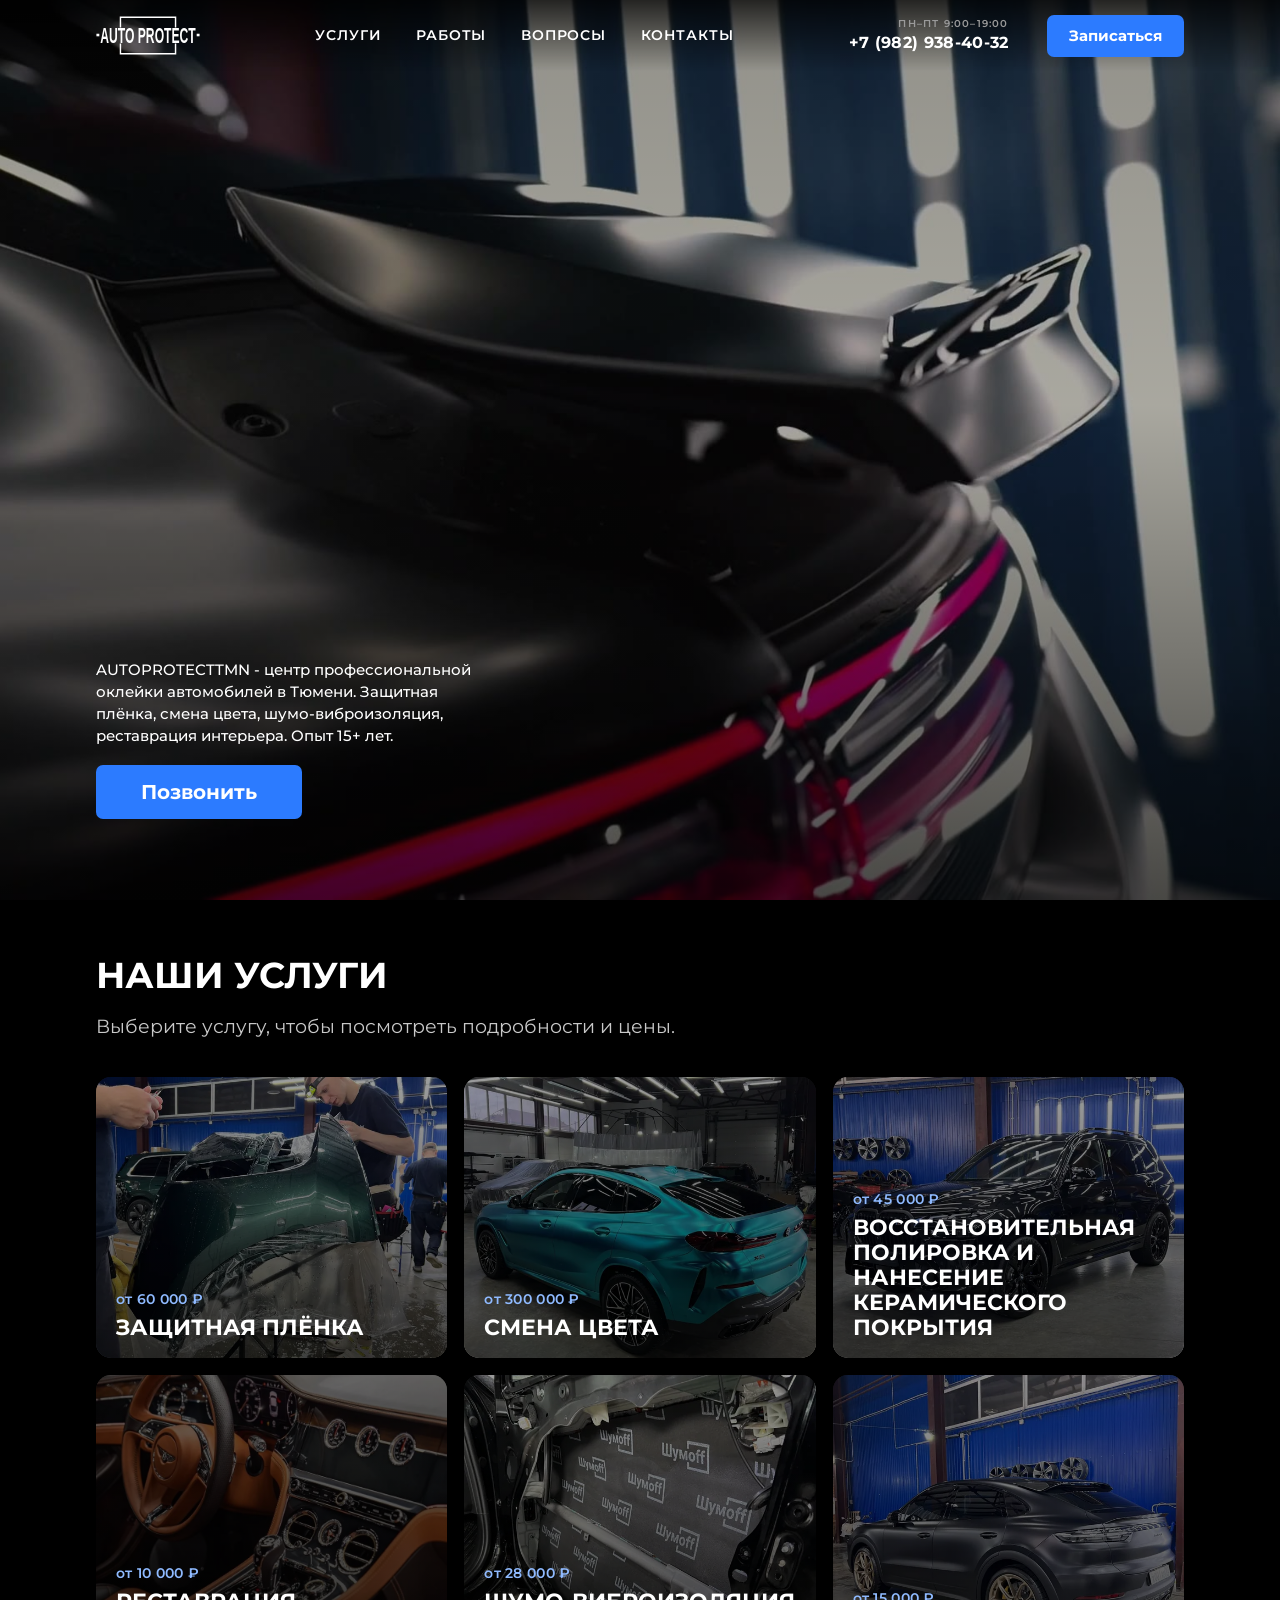
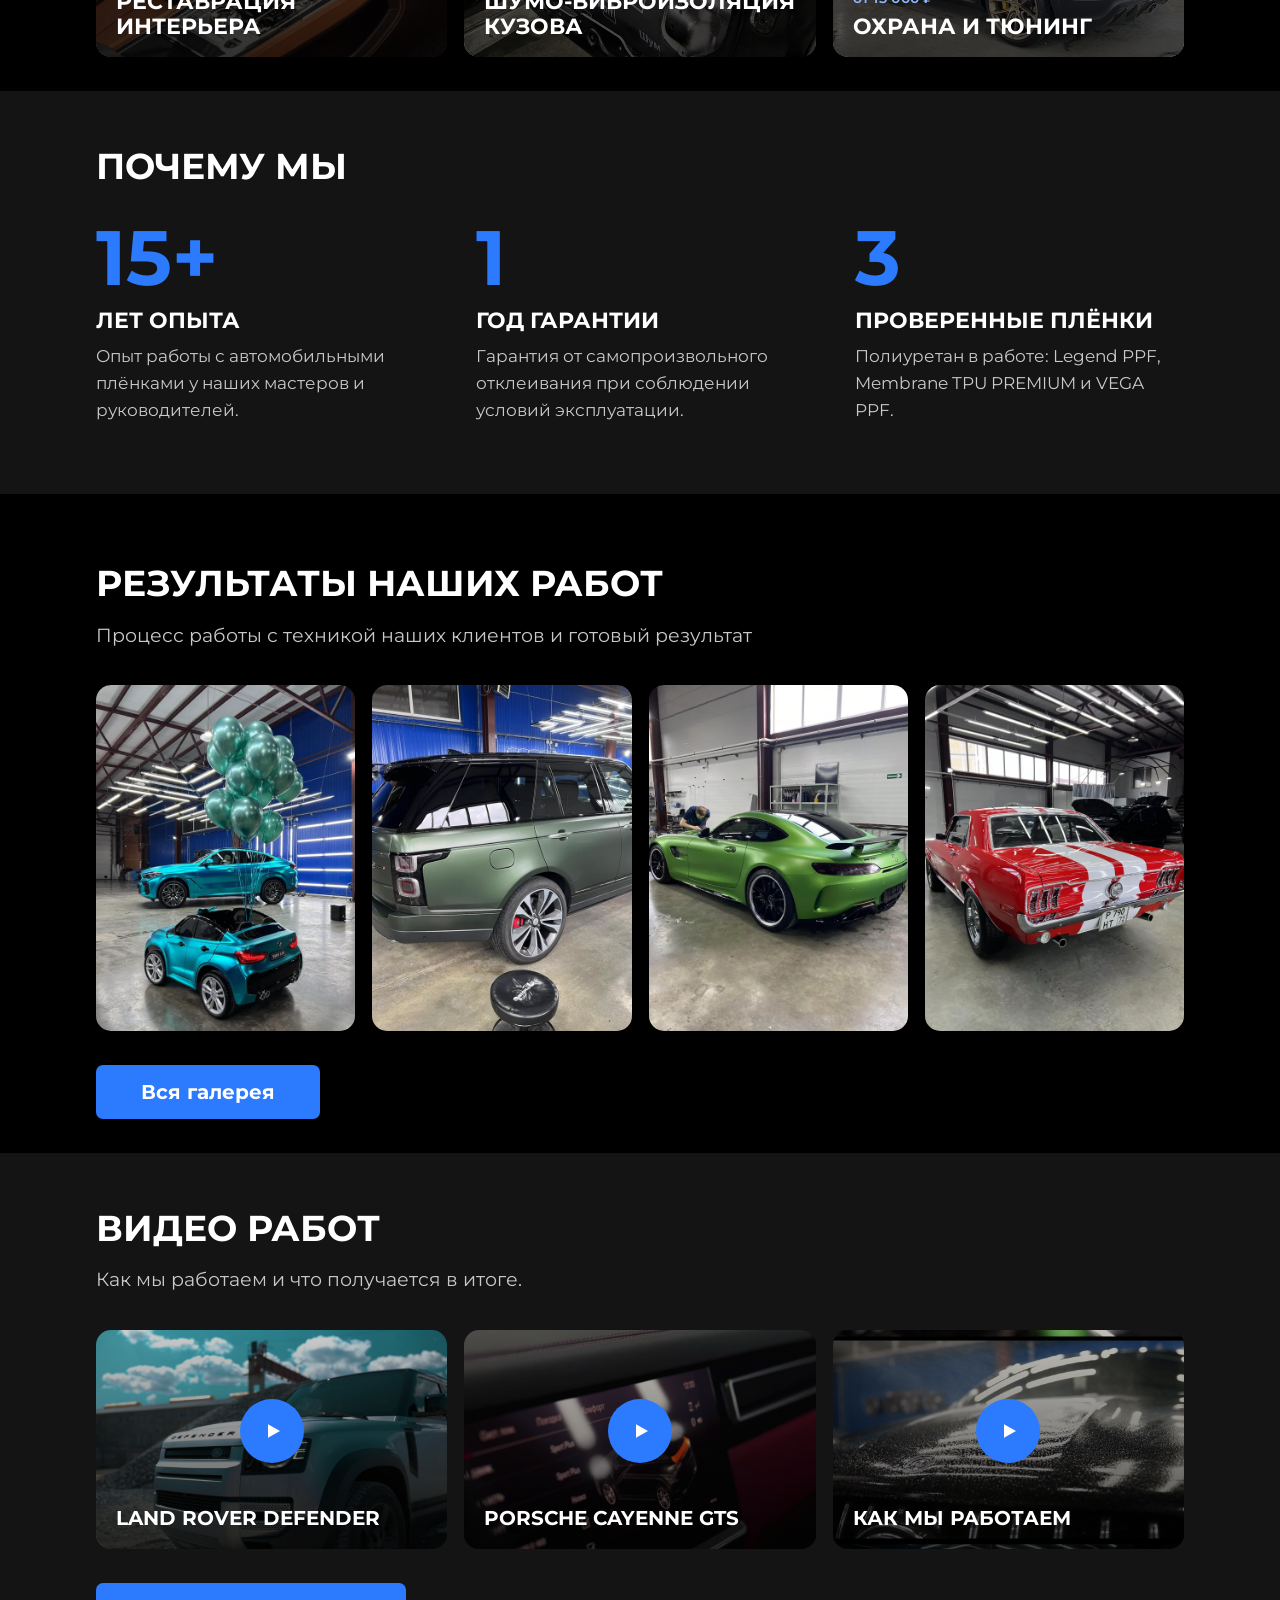
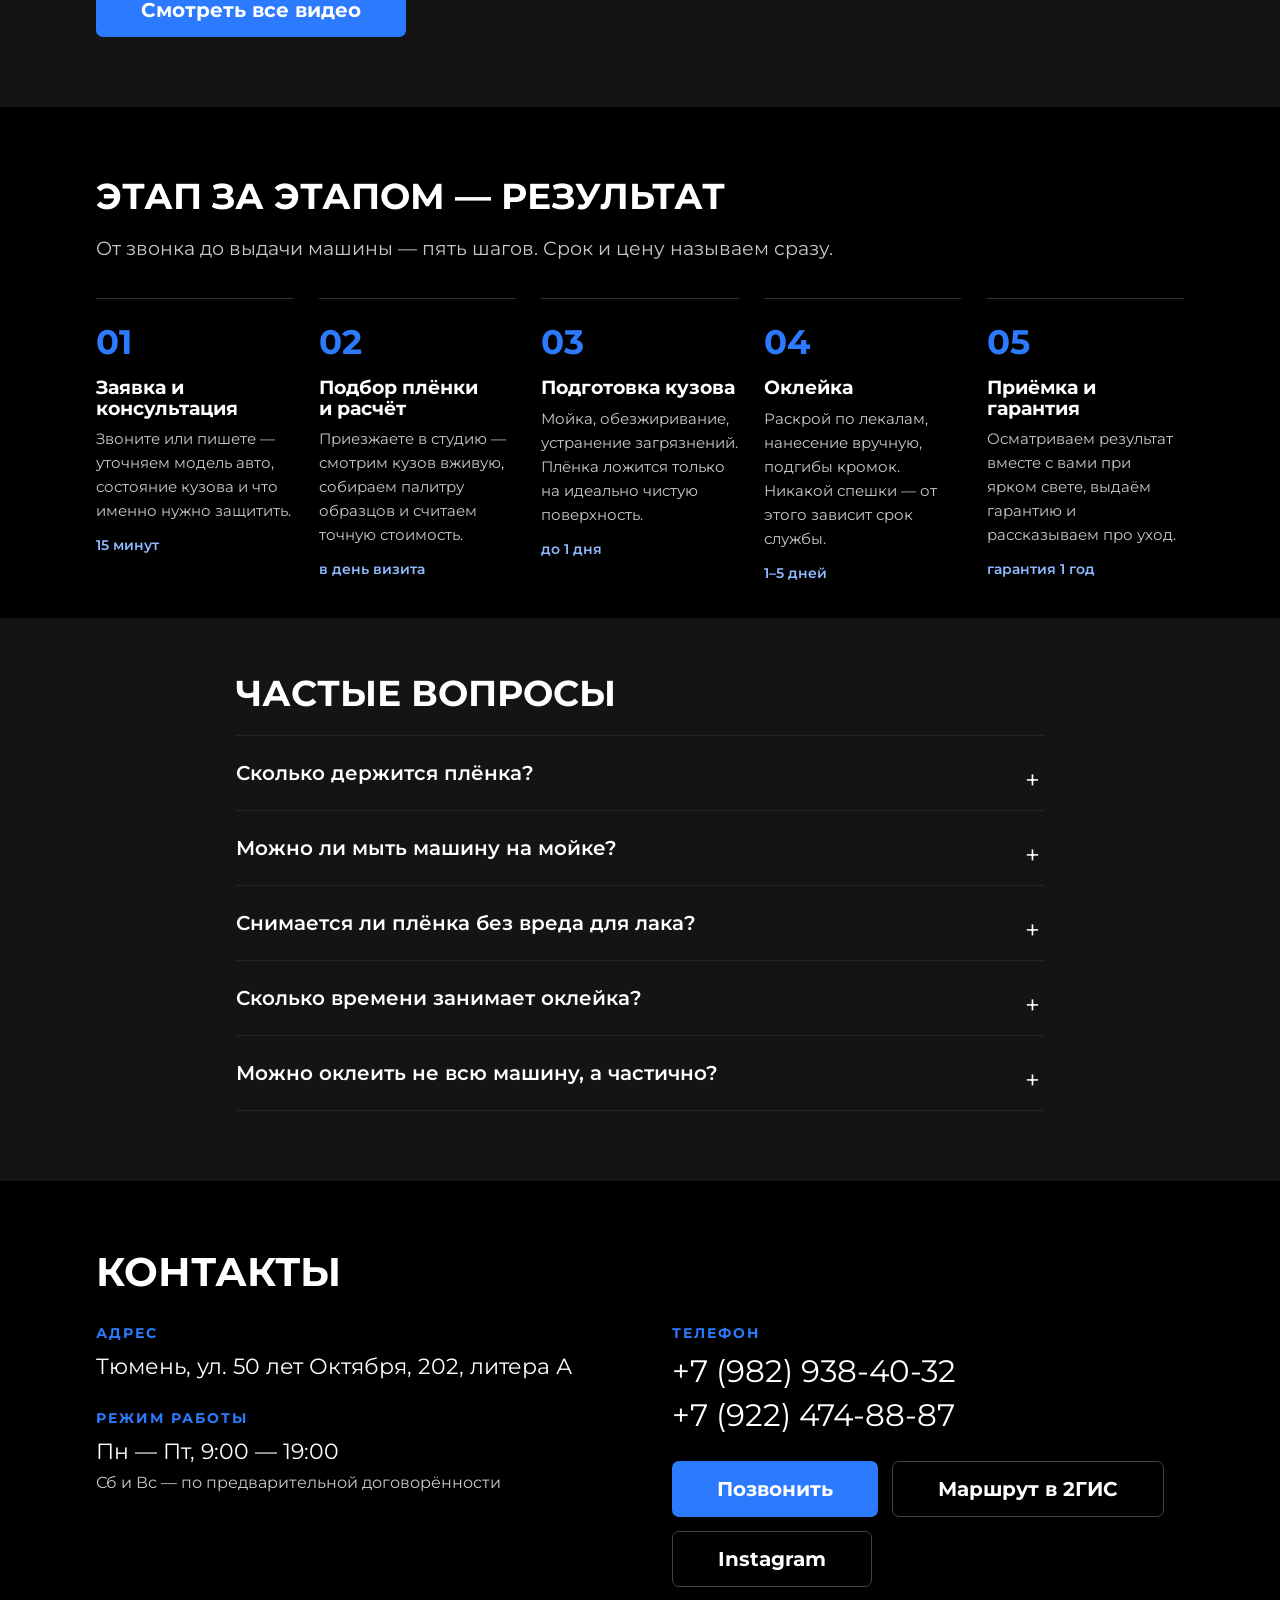
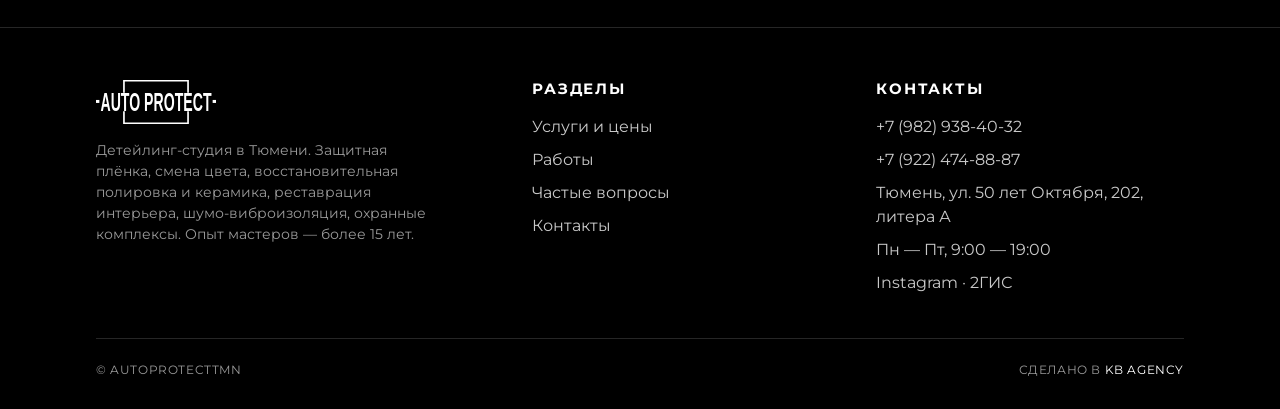
==== commit 42ce49a5: "Карточка полировки: чёрный BMW X7 Co-Authored-By: Claude Sonnet 5.5 <noreply@anthropic.com>" ====
--- a/index.html
+++ b/index.html
@@ -125,7 +125,7 @@
         <span><small>от 300 000 ₽</small>Смена цвета</span>
       </a>
       <a class="dc-card" href="services.html#polish">
-        <img src="assets/gallery/t022.webp" width="640" height="810" alt="Полировка и керамическое покрытие" loading="lazy" decoding="async">
+        <img src="assets/gallery/t031.webp" width="640" height="810" style="object-position:50% 45%" alt="Полировка и керамическое покрытие" loading="lazy" decoding="async">
         <span><small>от 45 000 ₽</small>Восстановительная полировка и нанесение керамического покрытия</span>
       </a>
       <a class="dc-card dc-card--dim" href="services.html#interior">
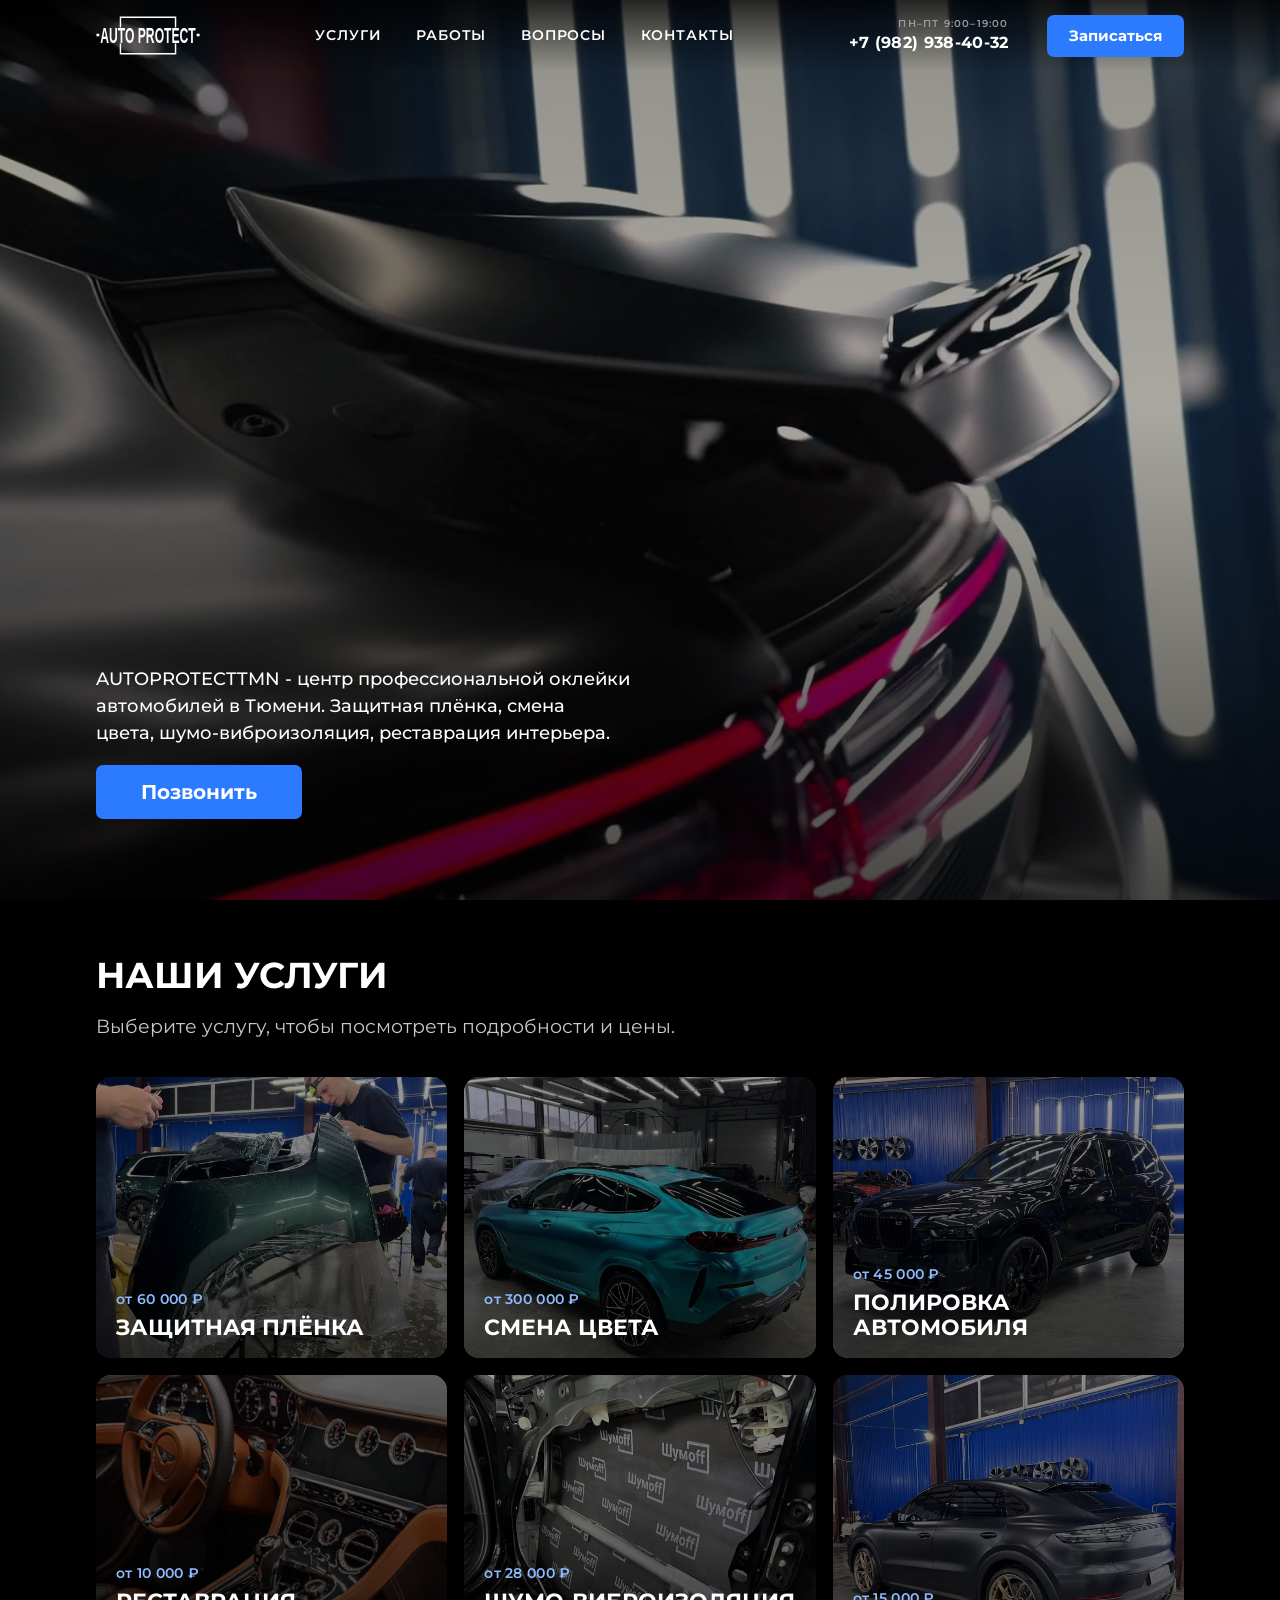
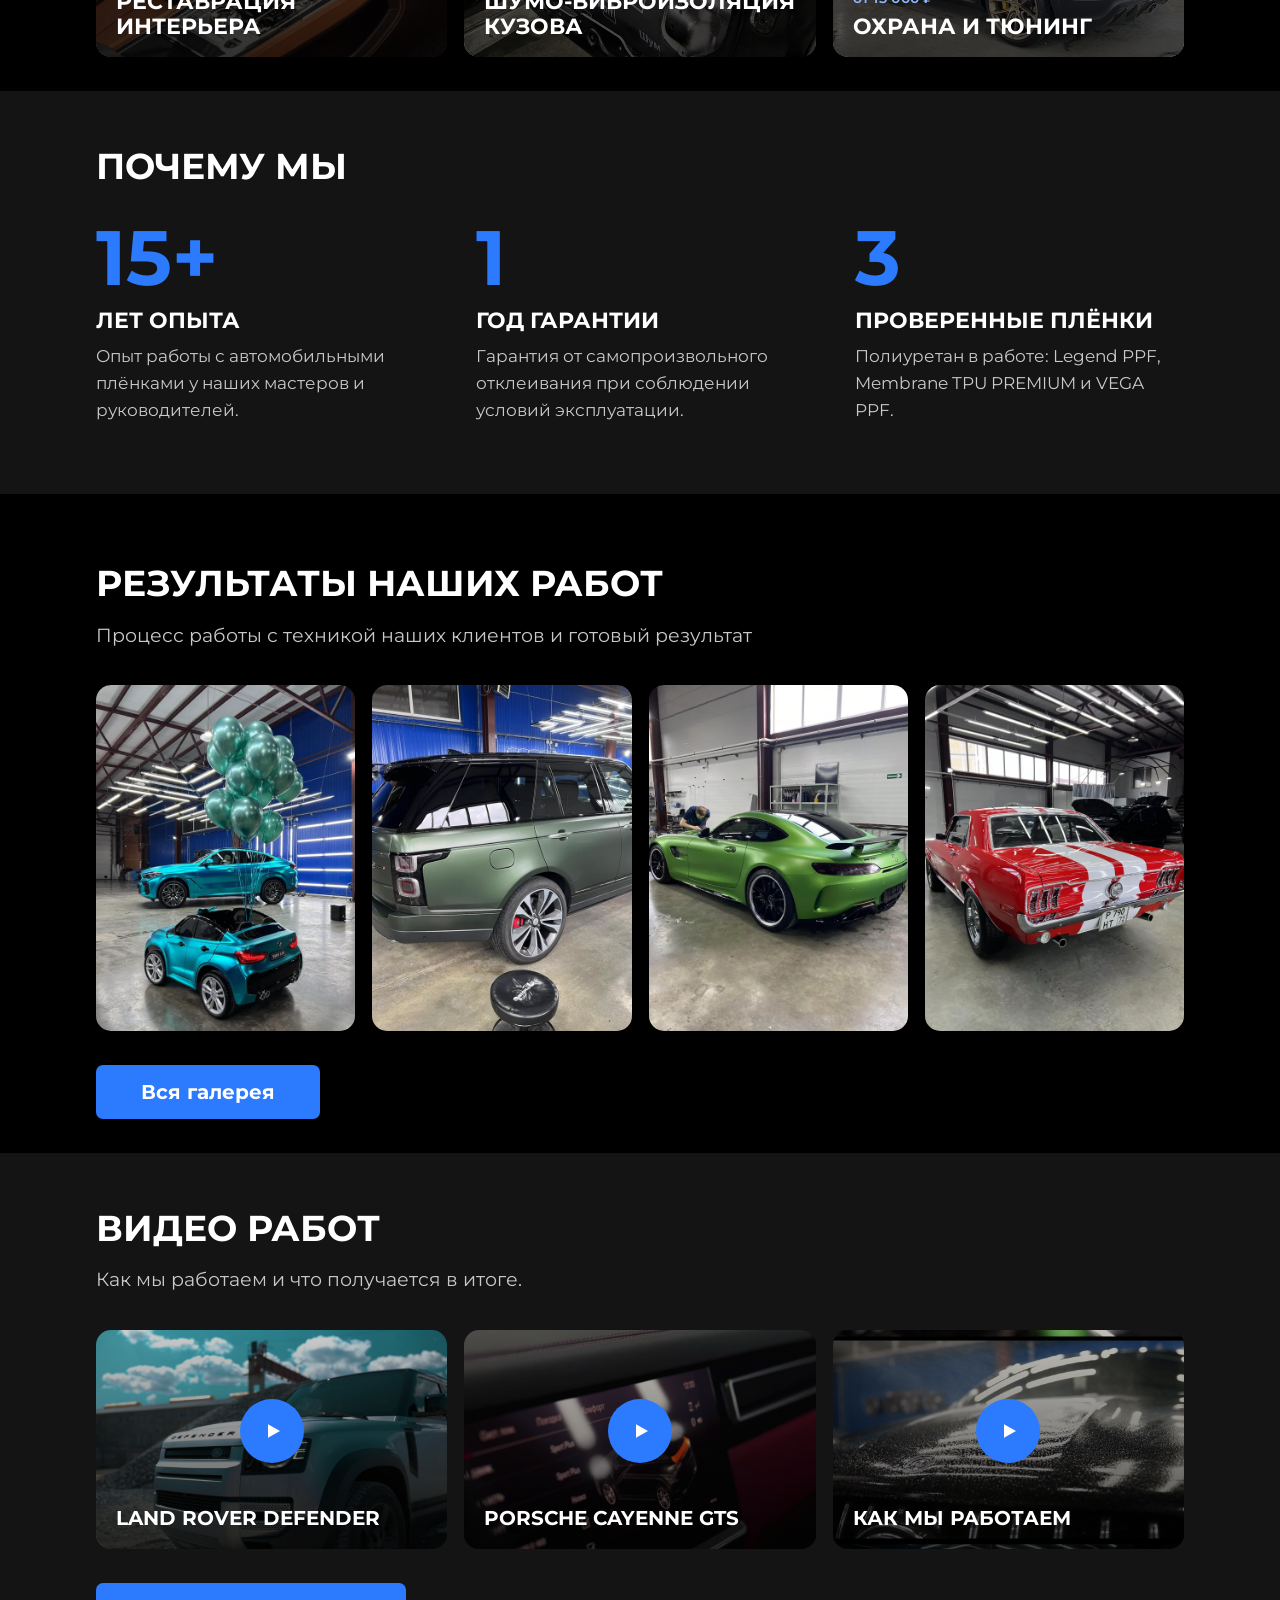
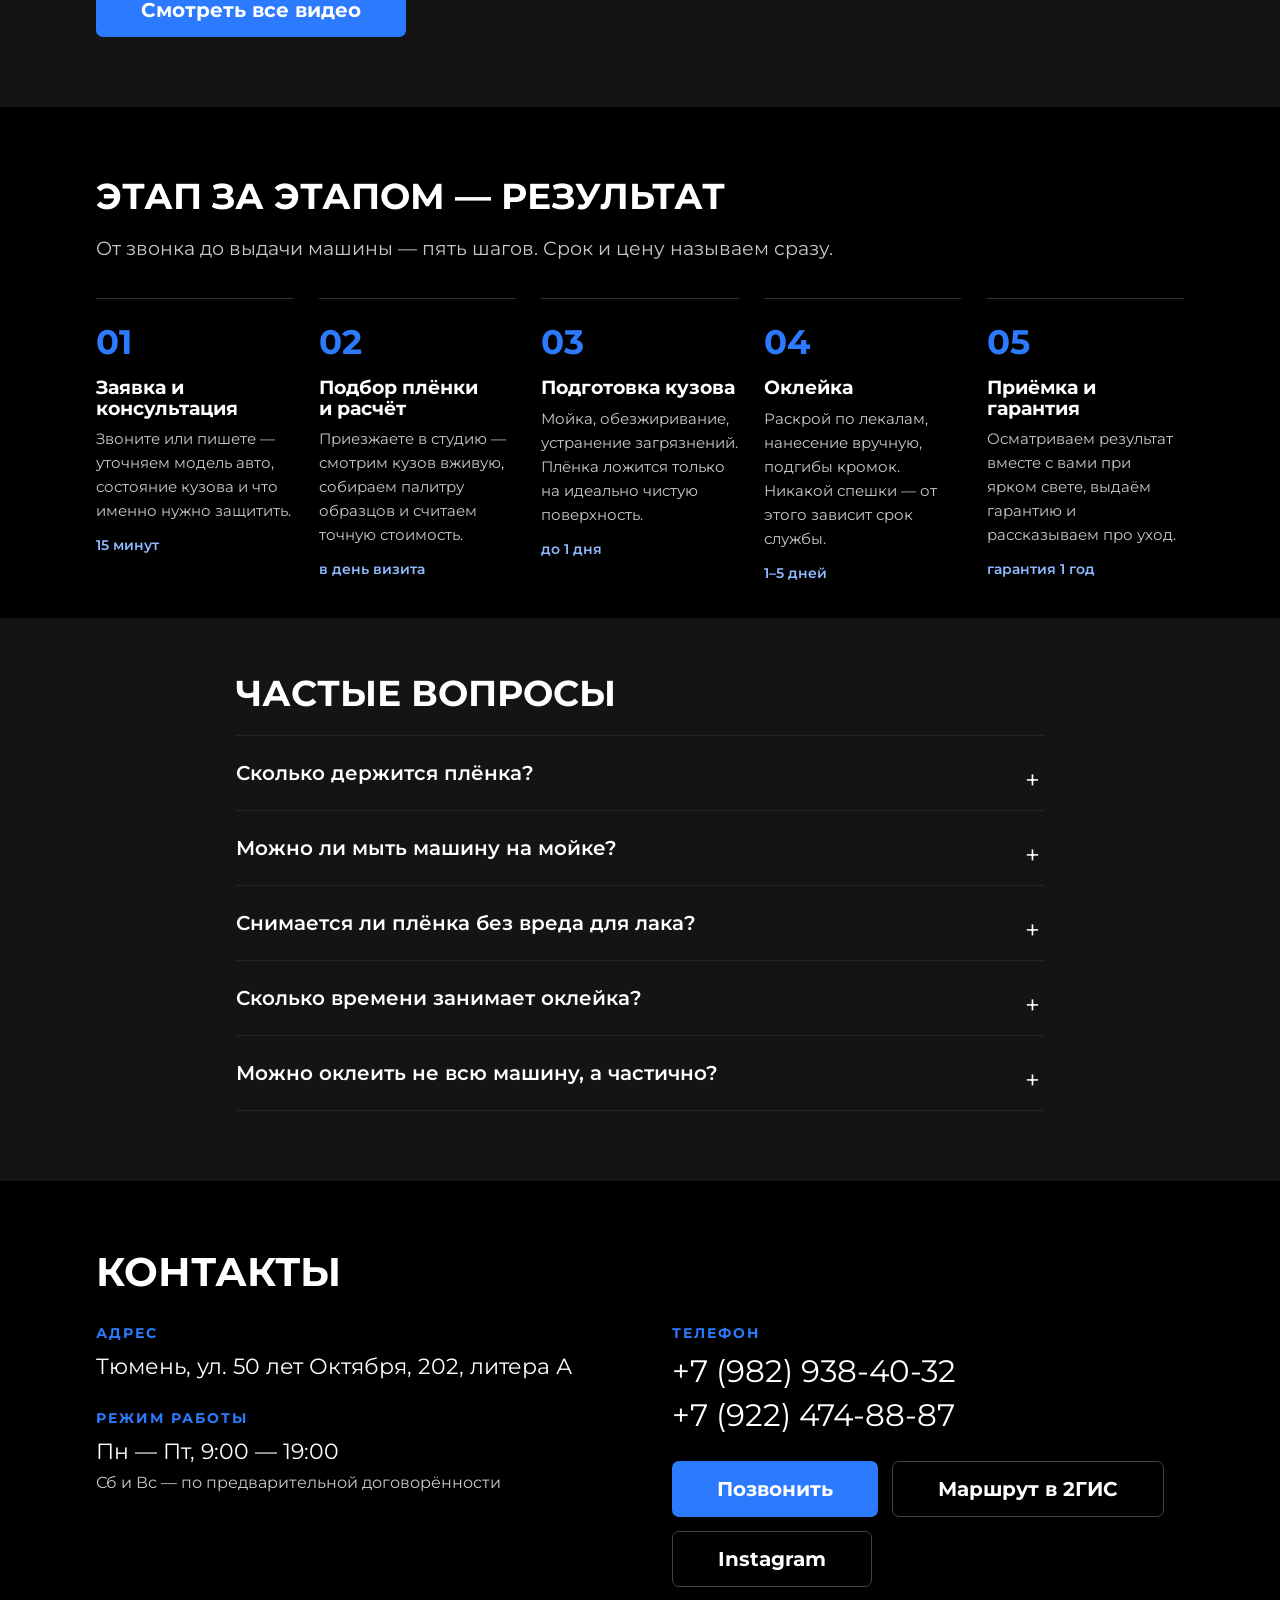
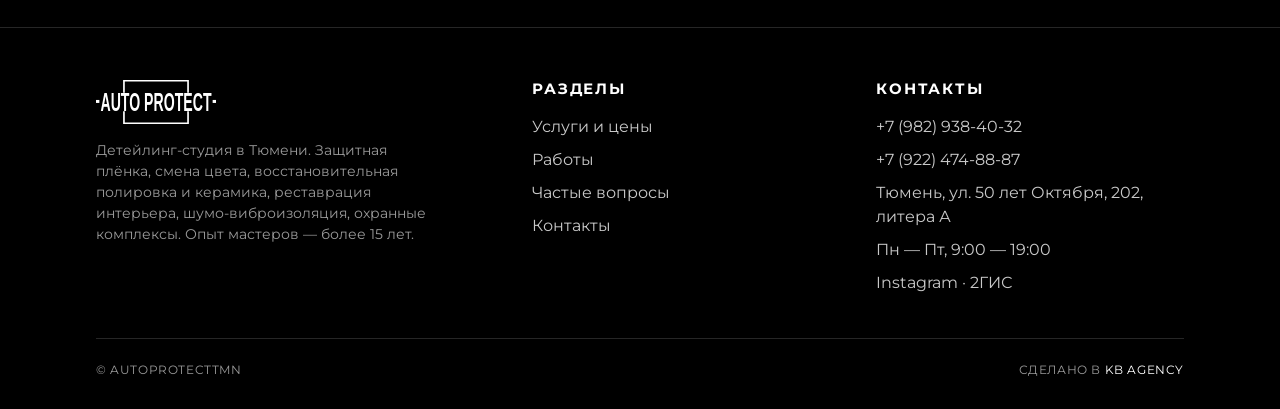
==== commit 6bf915a1: "Карточка «Полировка автомобиля», текст hero без опыта и крупнее Co-Authored-By: Claude Sonnet 5.5 <n" ====
--- a/index.html
+++ b/index.html
@@ -106,7 +106,7 @@
   </video>
   <div class="dc-hero-shade"></div>
   <div class="wrap dc-hero-in">
-    <h1>AUTOPROTECTTMN - центр профессиональной оклейки автомобилей в Тюмени. Защитная плёнка, смена цвета, шумо-виброизоляция, реставрация интерьера. Опыт 15+ лет.</h1>
+    <h1>AUTOPROTECTTMN - центр профессиональной оклейки автомобилей в Тюмени. Защитная плёнка, смена цвета, шумо-виброизоляция, реставрация интерьера.</h1>
     <a href="tel:+79829384032" class="dc-btn">Позвонить</a>
   </div>
 </section>
@@ -126,7 +126,7 @@
       </a>
       <a class="dc-card" href="services.html#polish">
         <img src="assets/gallery/t031.webp" width="640" height="810" style="object-position:50% 45%" alt="Полировка и керамическое покрытие" loading="lazy" decoding="async">
-        <span><small>от 45 000 ₽</small>Восстановительная полировка и нанесение керамического покрытия</span>
+        <span><small>от 45 000 ₽</small>Полировка автомобиля</span>
       </a>
       <a class="dc-card dc-card--dim" href="services.html#interior">
         <img src="assets/gallery/card-interior.webp" width="900" height="1105" style="object-position:50% 45%" alt="Реставрация интерьера" loading="lazy" decoding="async">
--- a/assets/dc.css
+++ b/assets/dc.css
@@ -58,7 +58,7 @@
 .dc-hero-video{ position:absolute; inset:0; width:100%; height:100%; max-width:none; object-fit:cover; }
 .dc-hero-shade{ position:absolute; inset:0; background:linear-gradient(180deg, rgba(0,0,0,.4) 0%, rgba(0,0,0,.3) 45%, rgba(0,0,0,.7) 100%); }
 .dc-hero-in{ position:absolute; left:0; right:0; bottom:0; padding-bottom:clamp(40px, 9vh, 90px); max-width:var(--wrap); margin:0 auto; }
-.dc-hero h1{ font-size:clamp(14px, 1.15vw, 17px); line-height:1.5; font-weight:500; text-transform:none; max-width:460px; margin-bottom:18px; }
+.dc-hero h1{ font-size:clamp(16px, 1.4vw, 21px); line-height:1.5; font-weight:500; text-transform:none; max-width:560px; margin-bottom:18px; }
 
 /* ---------- вводный абзац ---------- */
 .dc-intro{ background:#0b0b0b; padding:60px 0 48px; }
@@ -172,7 +172,7 @@
   .dc-facts{ grid-template-columns:1fr; gap:30px; }
 }
 @media (max-width:620px){
-  .dc-hero h1{ font-size:14px; margin-bottom:10px; max-width:340px; }
+  .dc-hero h1{ font-size:16px; margin-bottom:10px; max-width:360px; }
   .dc-hero .dc-btn{ display:none; }   /* звонок уже есть в нижней панели */
   .dc-hero-in{ padding-bottom:96px; }
   .header-in .btn--sm{ display:none; }
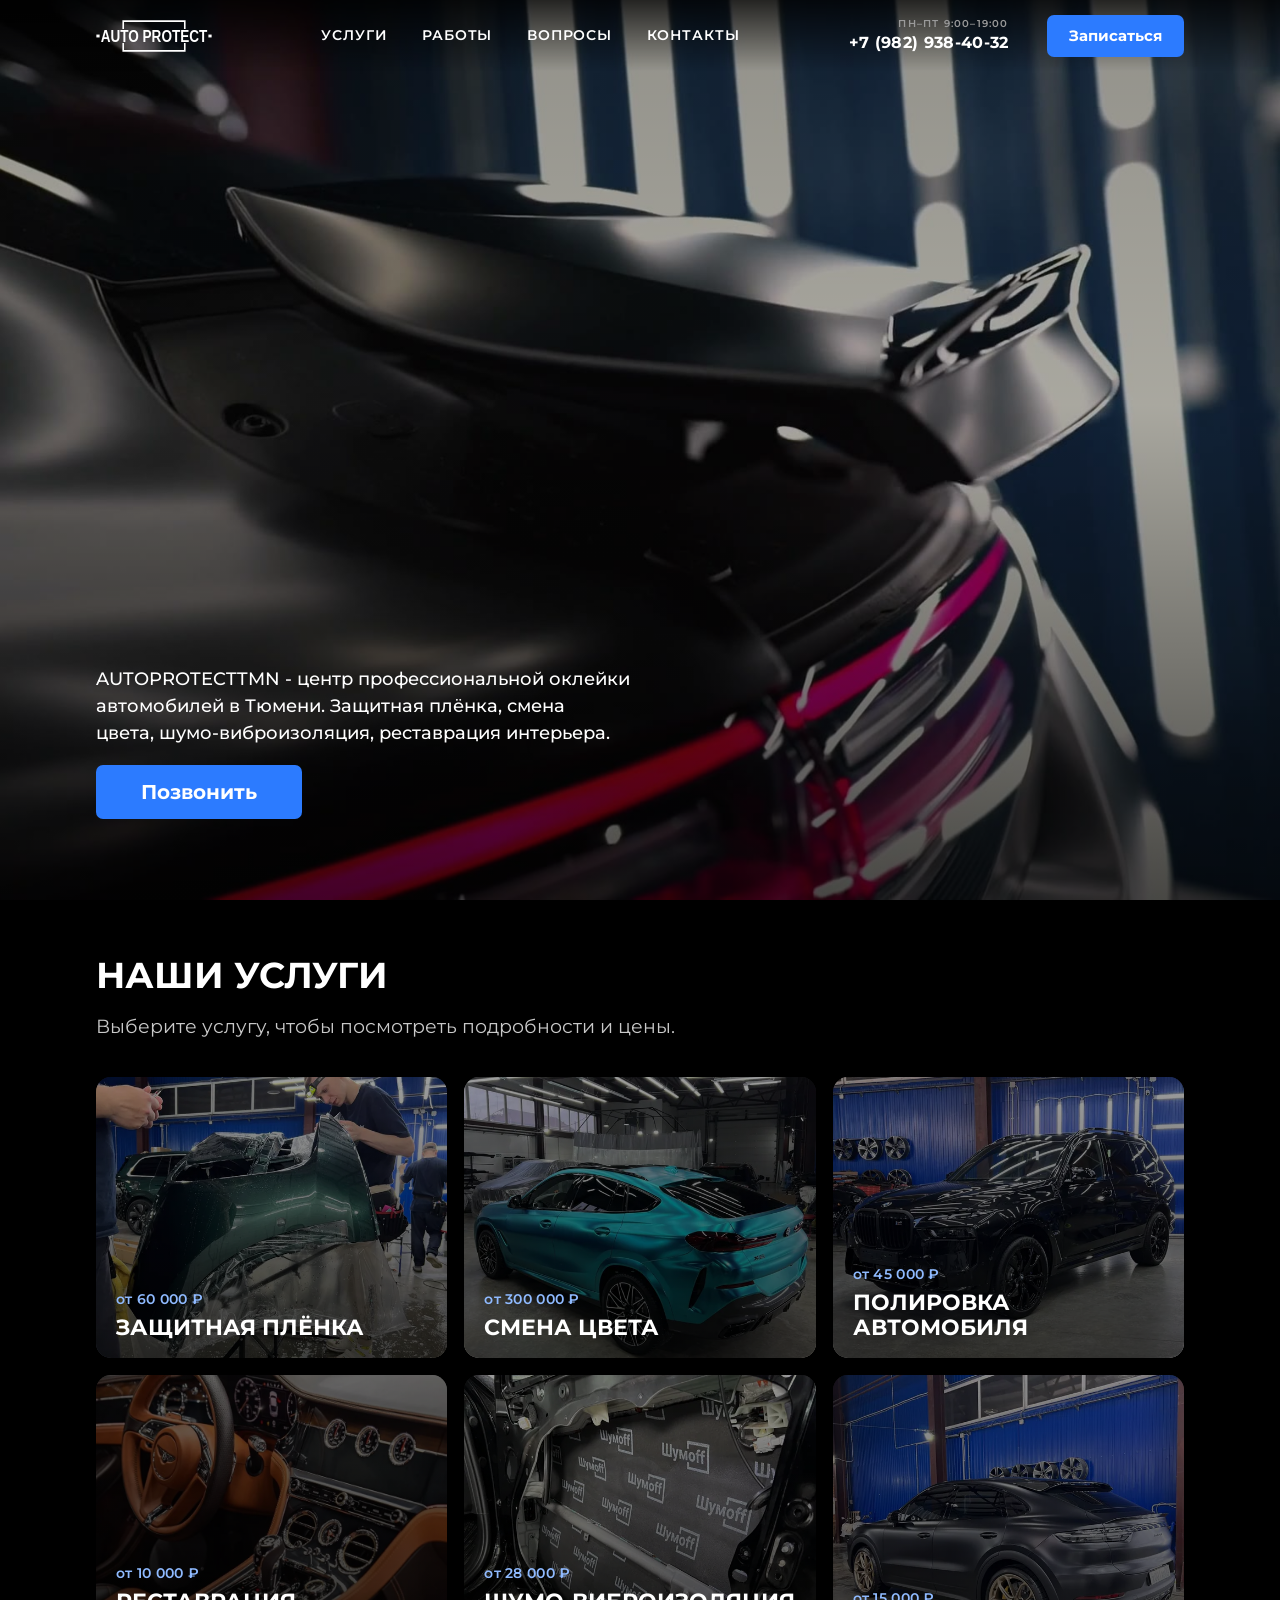
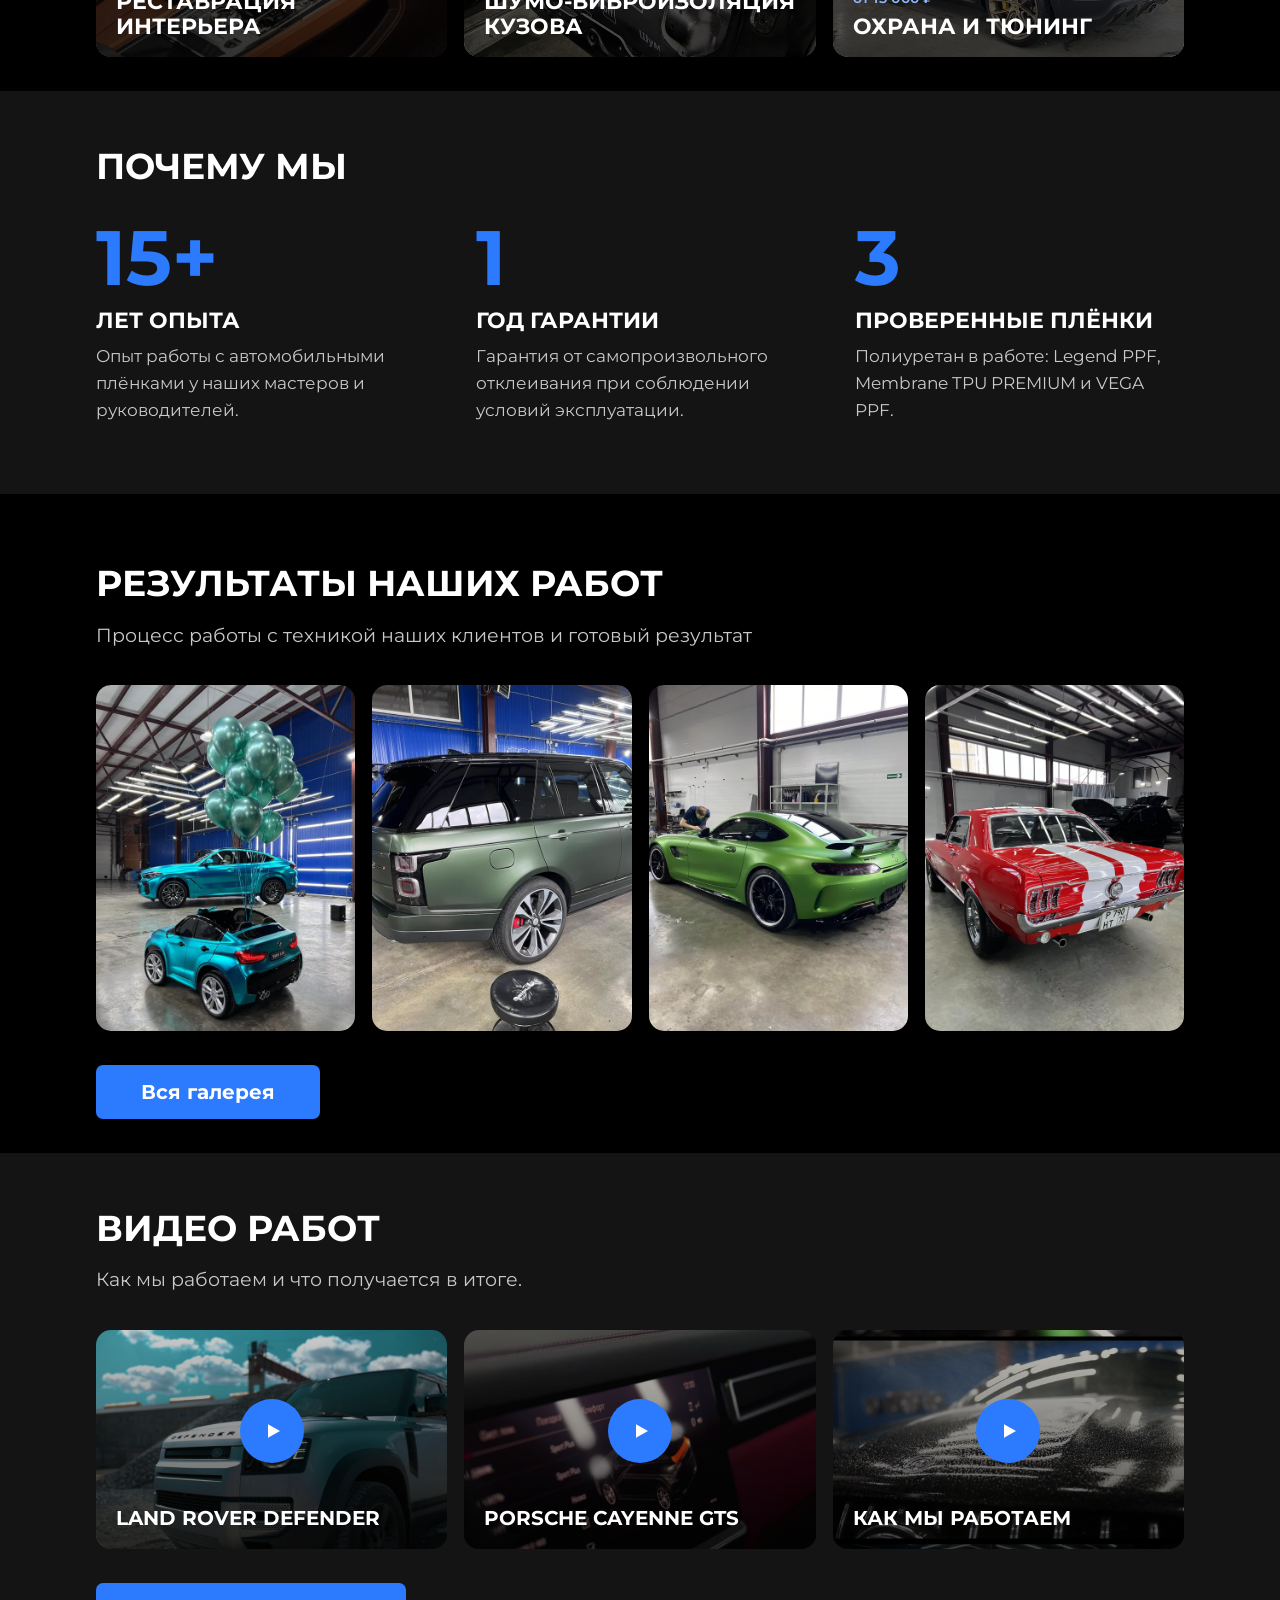
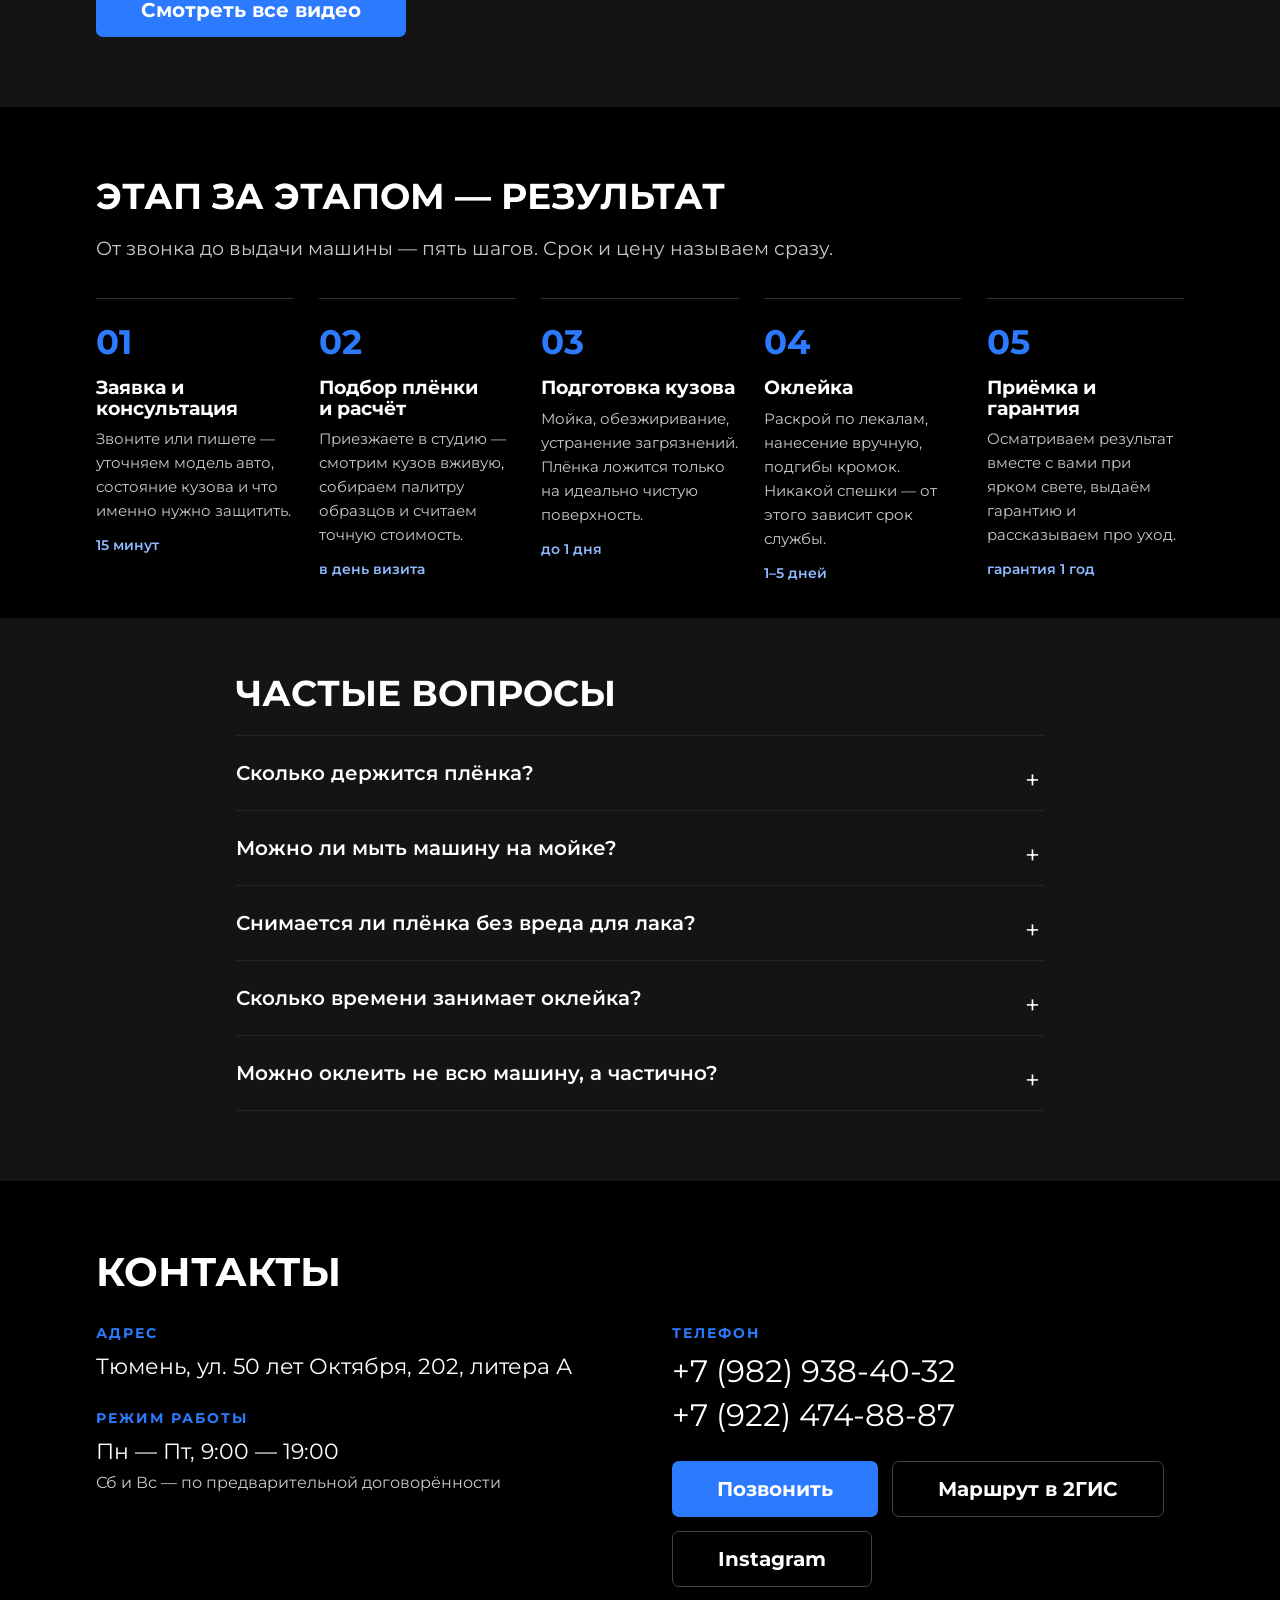
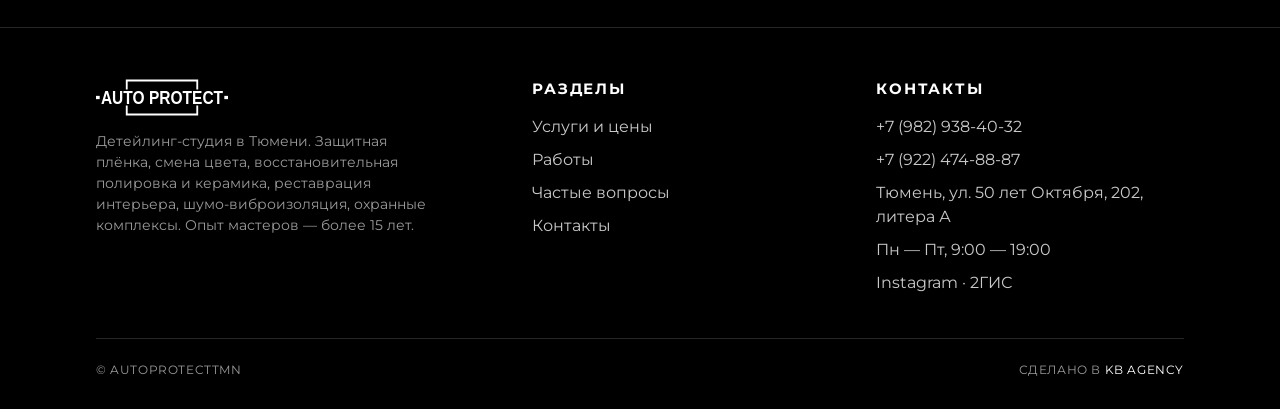
==== commit c05d7835: "Логотип: буквы без горизонтального сжатия, рамка по высоте текста Co-Authored-By: Claude Sonnet 5.5 " ====
--- a/index.html
+++ b/index.html
@@ -78,7 +78,7 @@
 
 <header class="site-header">
   <div class="wrap header-in">
-    <a href="index.html" class="logo" aria-label="AUTOPROTECTTMN — на главную"><svg viewBox="0 0 644 256" aria-hidden="true" focusable="false"><g fill="currentColor"><rect x="0" y="117" width="18" height="16"/><rect x="626" y="117" width="18" height="16"/></g><g fill="none" stroke="currentColor" stroke-width="9"><path d="M150 78 V14 H494 V78"/><path d="M150 178 V242 H494 V178"/></g><text x="322" y="177" fill="currentColor" text-anchor="middle" font-family="'Bricolage Grotesque','Arial Black',sans-serif" font-weight="800" font-size="134" textLength="596" lengthAdjust="spacingAndGlyphs">AUTO PROTECT</text></svg></a>
+    <a href="index.html" class="logo" aria-label="AUTOPROTECTTMN — на главную"><svg viewBox="0 0 644 190" aria-hidden="true" focusable="false"><g fill="currentColor"><rect x="0" y="87" width="18" height="16"/><rect x="626" y="87" width="18" height="16"/></g><g fill="none" stroke="currentColor" stroke-width="9"><path d="M150 56 V12 H494 V56"/><path d="M150 134 V178 H494 V134"/></g><text x="322" y="127" fill="currentColor" text-anchor="middle" font-family="'Bricolage Grotesque','Arial Black',sans-serif" font-weight="800" font-size="88" textLength="596" lengthAdjust="spacingAndGlyphs">AUTO PROTECT</text></svg></a>
     <nav class="nav" aria-label="Основное меню">
       <a href="services.html">Услуги</a>
       <a href="works.html">Работы</a>
@@ -238,7 +238,7 @@
   <div class="wrap">
     <div class="footer-in">
       <div class="footer-brand">
-        <svg viewBox="0 0 644 256" aria-hidden="true" focusable="false"><g fill="currentColor"><rect x="0" y="117" width="18" height="16"/><rect x="626" y="117" width="18" height="16"/></g><g fill="none" stroke="currentColor" stroke-width="9"><path d="M150 78 V14 H494 V78"/><path d="M150 178 V242 H494 V178"/></g><text x="322" y="177" fill="currentColor" text-anchor="middle" font-family="'Bricolage Grotesque','Arial Black',sans-serif" font-weight="800" font-size="134" textLength="596" lengthAdjust="spacingAndGlyphs">AUTO PROTECT</text></svg>
+        <svg viewBox="0 0 644 190" aria-hidden="true" focusable="false"><g fill="currentColor"><rect x="0" y="87" width="18" height="16"/><rect x="626" y="87" width="18" height="16"/></g><g fill="none" stroke="currentColor" stroke-width="9"><path d="M150 56 V12 H494 V56"/><path d="M150 134 V178 H494 V134"/></g><text x="322" y="127" fill="currentColor" text-anchor="middle" font-family="'Bricolage Grotesque','Arial Black',sans-serif" font-weight="800" font-size="88" textLength="596" lengthAdjust="spacingAndGlyphs">AUTO PROTECT</text></svg>
         <p>Детейлинг-студия в Тюмени. Защитная плёнка, смена цвета, восстановительная полировка и керамика, реставрация интерьера, шумо-виброизоляция, охранные комплексы. Опыт мастеров — более 15 лет.</p>
       </div>
       <div>
--- a/assets/site.css
+++ b/assets/site.css
@@ -85,7 +85,7 @@
 }
 .header-in{ display:flex; align-items:center; gap:clamp(14px, 3vw, 36px); height:72px; }
 .logo{ display:block; flex:none; color:var(--text); }
-.logo svg{ display:block; width:104px; height:41px; }
+.logo svg{ display:block; width:116px; height:34px; }
 .nav{ display:flex; gap:clamp(14px, 2.4vw, 32px); margin-inline:auto; }
 .nav a{
   font-size:13px; font-weight:600; letter-spacing:0.1em; text-transform:uppercase;
@@ -260,7 +260,7 @@
 /* ============ ПОДВАЛ ============ */
 .site-footer{ border-top:1px solid var(--line); background:var(--bg-2); padding:44px 0 36px; margin-top:clamp(56px, 8vw, 100px); }
 .footer-in{ display:grid; grid-template-columns:1.3fr 1fr 1fr; gap:36px; }
-.footer-brand svg{ width:120px; height:48px; display:block; margin-bottom:14px; }
+.footer-brand svg{ width:132px; height:39px; display:block; margin-bottom:14px; }
 .footer-brand p{ color:var(--muted); font-size:14px; max-width:340px; }
 .site-footer h4{ font-size:12px; font-weight:700; letter-spacing:0.16em; text-transform:uppercase; color:var(--cyan); margin-bottom:14px; }
 .site-footer li{ list-style:none; margin-bottom:9px; font-size:14px; color:var(--muted); }
--- a/assets/dc.css
+++ b/assets/dc.css
@@ -38,7 +38,7 @@
 /* ---------- шапка ---------- */
 .site-header{ background:rgba(0,0,0,0.9); border-bottom:0; }
 .header-in{ height:71px; gap:clamp(14px, 3vw, 40px); }
-.logo svg{ width:104px; height:41px; }
+.logo svg{ width:116px; height:34px; }
 .nav a{ font-size:14px; font-weight:600; letter-spacing:0.06em; color:#fff; }
 .nav a:hover{ color:var(--blue); }
 .nav a.is-active::after{ box-shadow:none; }
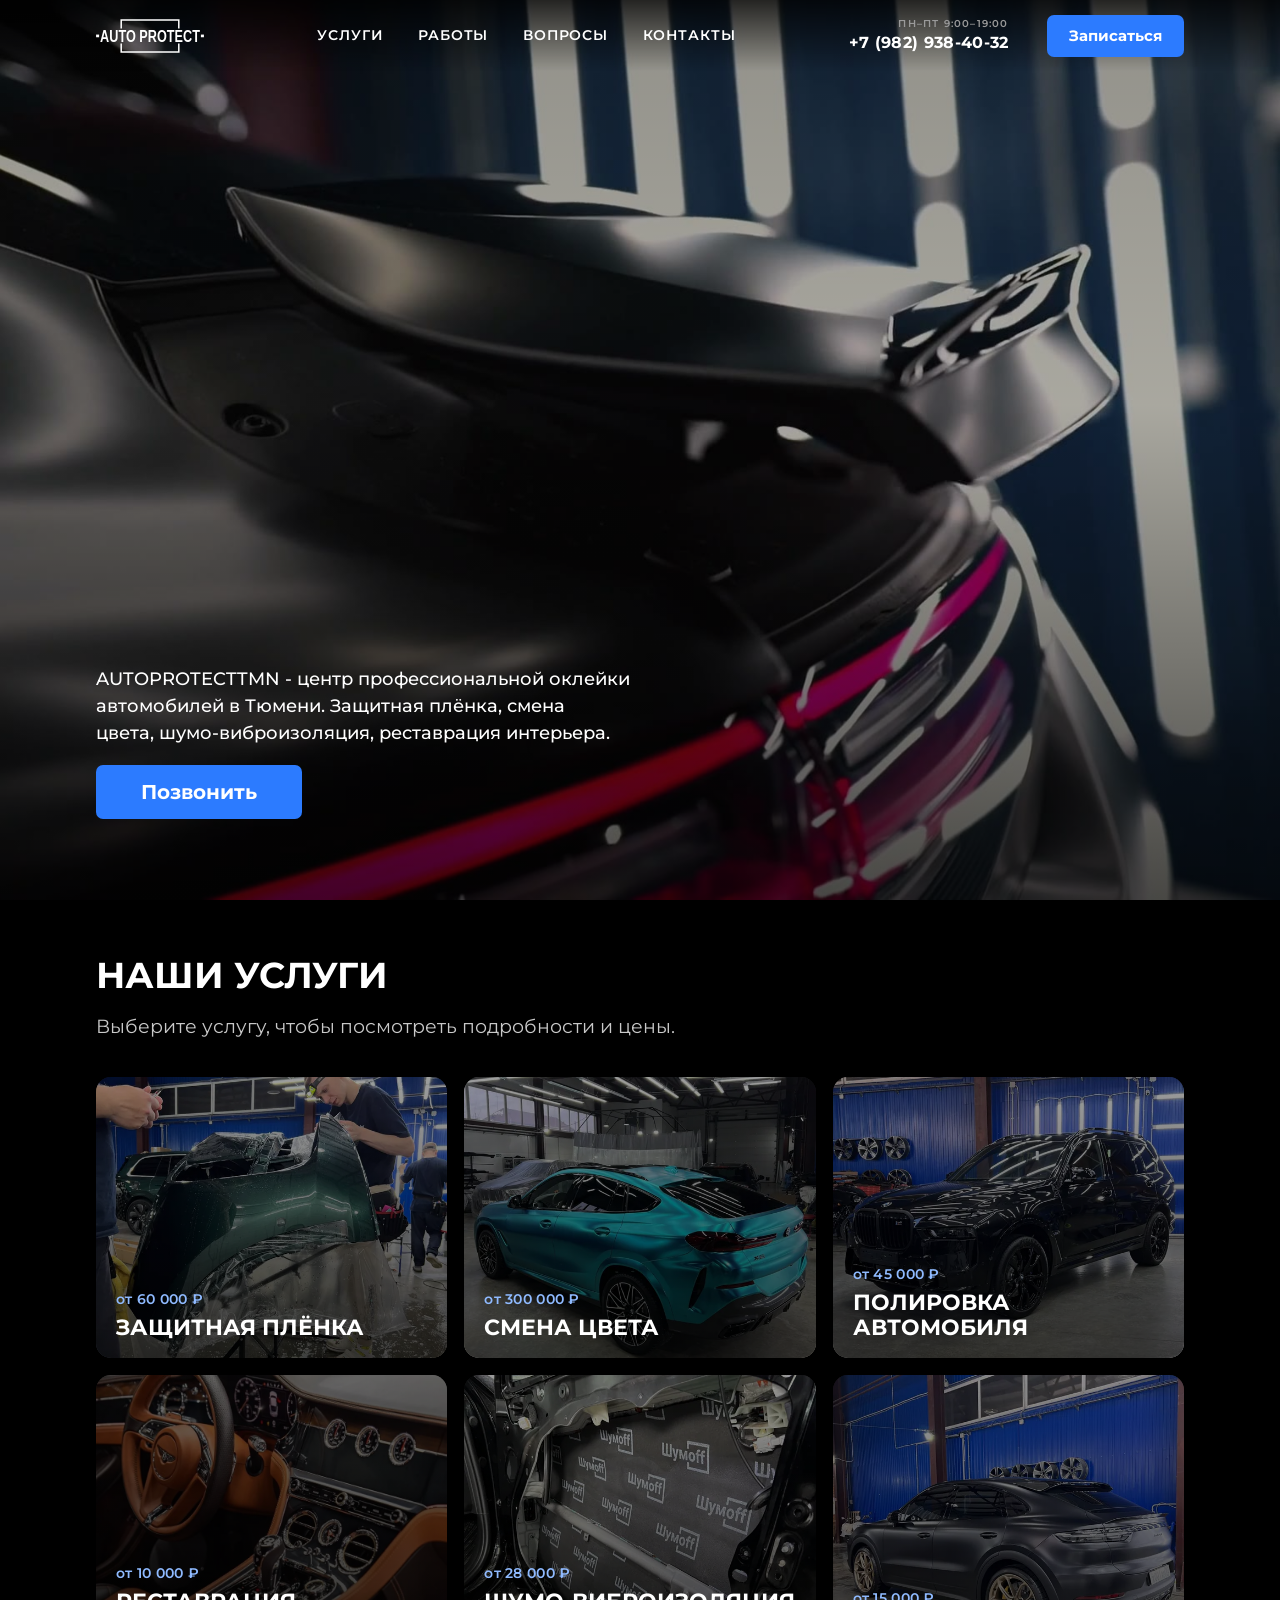
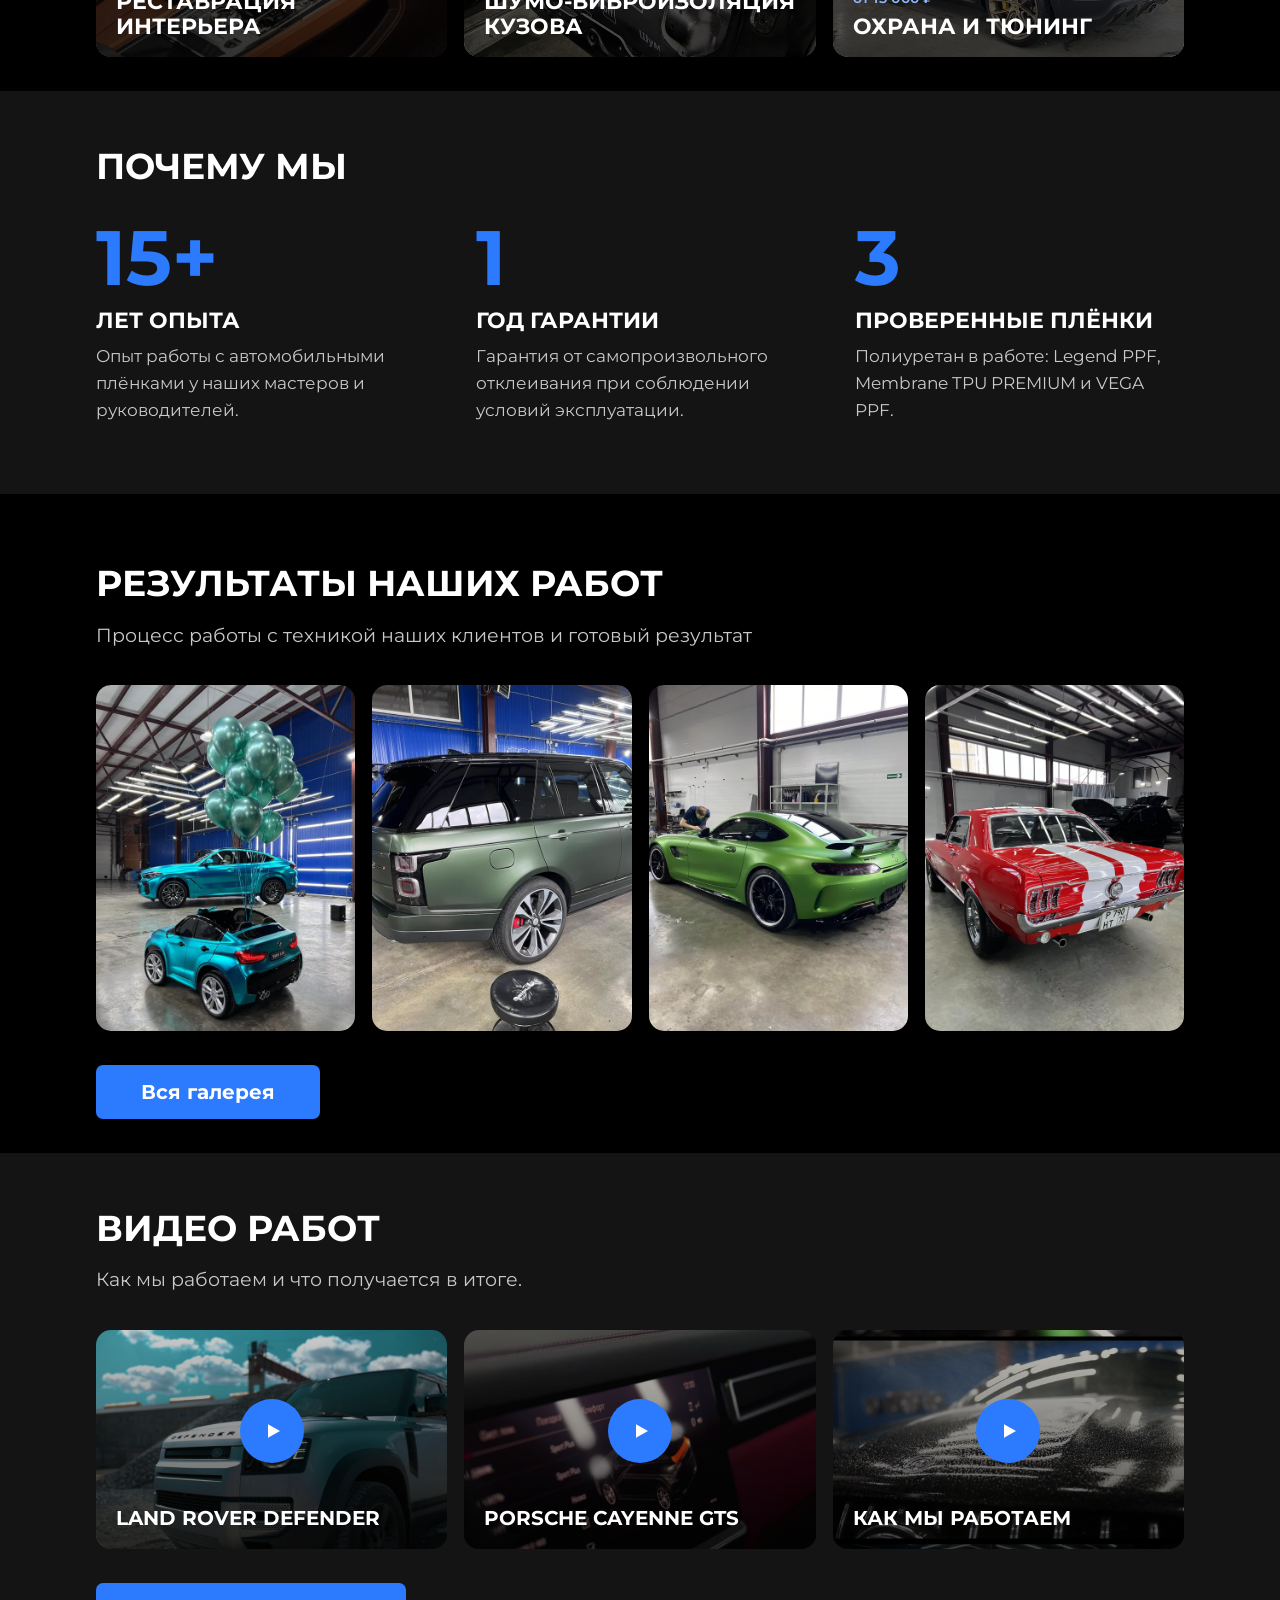
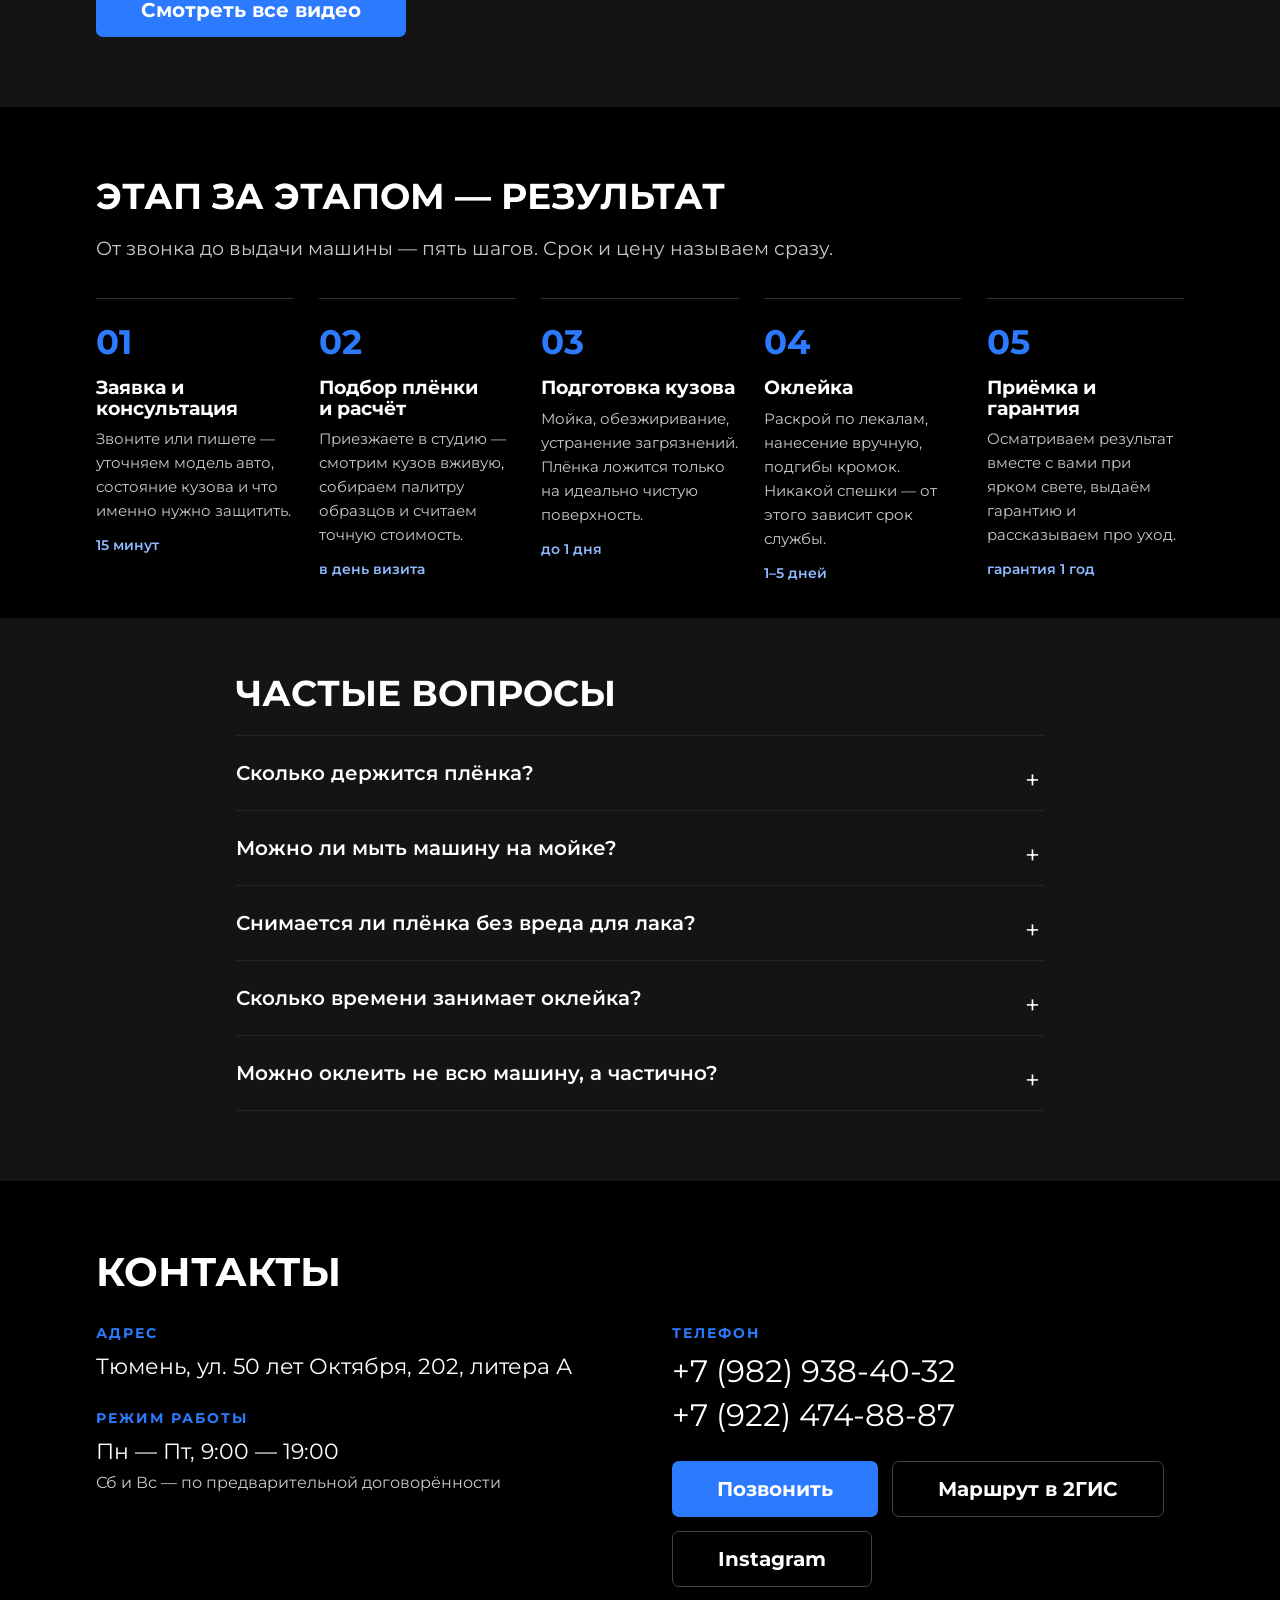
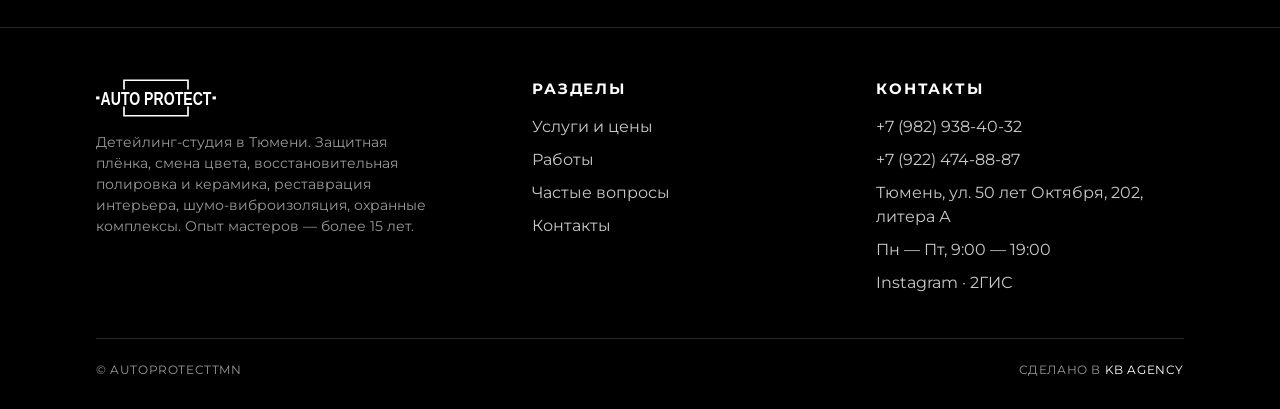
==== commit d8399e14: "Логотип: средние пропорции; проще ответ про снятие плёнки Co-Authored-By: Claude Sonnet 5.5 <noreply" ====
--- a/index.html
+++ b/index.html
@@ -78,7 +78,7 @@
 
 <header class="site-header">
   <div class="wrap header-in">
-    <a href="index.html" class="logo" aria-label="AUTOPROTECTTMN — на главную"><svg viewBox="0 0 644 190" aria-hidden="true" focusable="false"><g fill="currentColor"><rect x="0" y="87" width="18" height="16"/><rect x="626" y="87" width="18" height="16"/></g><g fill="none" stroke="currentColor" stroke-width="9"><path d="M150 56 V12 H494 V56"/><path d="M150 134 V178 H494 V134"/></g><text x="322" y="127" fill="currentColor" text-anchor="middle" font-family="'Bricolage Grotesque','Arial Black',sans-serif" font-weight="800" font-size="88" textLength="596" lengthAdjust="spacingAndGlyphs">AUTO PROTECT</text></svg></a>
+    <a href="index.html" class="logo" aria-label="AUTOPROTECTTMN — на главную"><svg viewBox="0 0 644 215" aria-hidden="true" focusable="false"><g fill="currentColor"><rect x="0" y="99" width="18" height="16"/><rect x="626" y="99" width="18" height="16"/></g><g fill="none" stroke="currentColor" stroke-width="9"><path d="M150 62 V12 H494 V62"/><path d="M150 153 V203 H494 V153"/></g><text x="322" y="143" fill="currentColor" text-anchor="middle" font-family="'Bricolage Grotesque','Arial Black',sans-serif" font-weight="800" font-size="100" textLength="596" lengthAdjust="spacingAndGlyphs">AUTO PROTECT</text></svg></a>
     <nav class="nav" aria-label="Основное меню">
       <a href="services.html">Услуги</a>
       <a href="works.html">Работы</a>
@@ -202,7 +202,7 @@
     <div class="faq">
     <details><summary>Сколько держится плёнка?</summary><div class="faq-answer">Гарантию на сам материал даёт производитель плёнки. От студии — гарантия 1 год на то, что плёнка не отклеится самопроизвольно, при соблюдении условий эксплуатации. Условия проговариваем при выдаче автомобиля, там нет ничего неожиданного: аккуратная мойка и разумное обращение с кромками.</div></details>
     <details><summary>Можно ли мыть машину на мойке?</summary><div class="faq-answer">Да. Обычная бесконтактная мойка плёнке не вредит. Единственное, о чём просим — не направлять струю высокого давления вплотную к кромкам и стыкам плёнки, и первые несколько дней после оклейки дать материалу окончательно схватиться.</div></details>
-    <details><summary>Снимается ли плёнка без вреда для лака?</summary><div class="faq-answer">Да, в этом и смысл: плёнка принимает удары на себя вместо заводского лака. Снимаем аккуратно, с прогревом — родное покрытие остаётся под ней в том же состоянии, в каком было на момент оклейки.</div></details>
+    <details><summary>Снимается ли плёнка без вреда для лака?</summary><div class="faq-answer">Да. Плёнка принимает удары на себя, поэтому заводской лак под ней остаётся целым. Снимаем плёнку у нас в студии: аккуратно и с прогревом, лак остаётся таким же, как был до оклейки.</div></details>
     <details><summary>Сколько времени занимает оклейка?</summary><div class="faq-answer">Лицевая часть — капот, бампер, передние крылья, светотехника, стойки, зеркала и зоны ручек — 2 рабочих дня. Полная оклейка кузова — 4–5 дней. Точный срок называем после осмотра автомобиля, потому что многое решает состояние кузова.</div></details>
     <details><summary>Можно оклеить не всю машину, а частично?</summary><div class="faq-answer">Конечно, так делает большинство клиентов. Самый частый вариант — оклейка лицевой части: капот, бампер, передние крылья и светотехника принимают на себя почти весь гравий. Отдельно можно забронировать лобовое стекло.</div></details>
     </div>
@@ -238,7 +238,7 @@
   <div class="wrap">
     <div class="footer-in">
       <div class="footer-brand">
-        <svg viewBox="0 0 644 190" aria-hidden="true" focusable="false"><g fill="currentColor"><rect x="0" y="87" width="18" height="16"/><rect x="626" y="87" width="18" height="16"/></g><g fill="none" stroke="currentColor" stroke-width="9"><path d="M150 56 V12 H494 V56"/><path d="M150 134 V178 H494 V134"/></g><text x="322" y="127" fill="currentColor" text-anchor="middle" font-family="'Bricolage Grotesque','Arial Black',sans-serif" font-weight="800" font-size="88" textLength="596" lengthAdjust="spacingAndGlyphs">AUTO PROTECT</text></svg>
+        <svg viewBox="0 0 644 215" aria-hidden="true" focusable="false"><g fill="currentColor"><rect x="0" y="99" width="18" height="16"/><rect x="626" y="99" width="18" height="16"/></g><g fill="none" stroke="currentColor" stroke-width="9"><path d="M150 62 V12 H494 V62"/><path d="M150 153 V203 H494 V153"/></g><text x="322" y="143" fill="currentColor" text-anchor="middle" font-family="'Bricolage Grotesque','Arial Black',sans-serif" font-weight="800" font-size="100" textLength="596" lengthAdjust="spacingAndGlyphs">AUTO PROTECT</text></svg>
         <p>Детейлинг-студия в Тюмени. Защитная плёнка, смена цвета, восстановительная полировка и керамика, реставрация интерьера, шумо-виброизоляция, охранные комплексы. Опыт мастеров — более 15 лет.</p>
       </div>
       <div>
--- a/assets/site.css
+++ b/assets/site.css
@@ -85,7 +85,7 @@
 }
 .header-in{ display:flex; align-items:center; gap:clamp(14px, 3vw, 36px); height:72px; }
 .logo{ display:block; flex:none; color:var(--text); }
-.logo svg{ display:block; width:116px; height:34px; }
+.logo svg{ display:block; width:108px; height:36px; }
 .nav{ display:flex; gap:clamp(14px, 2.4vw, 32px); margin-inline:auto; }
 .nav a{
   font-size:13px; font-weight:600; letter-spacing:0.1em; text-transform:uppercase;
@@ -260,7 +260,7 @@
 /* ============ ПОДВАЛ ============ */
 .site-footer{ border-top:1px solid var(--line); background:var(--bg-2); padding:44px 0 36px; margin-top:clamp(56px, 8vw, 100px); }
 .footer-in{ display:grid; grid-template-columns:1.3fr 1fr 1fr; gap:36px; }
-.footer-brand svg{ width:132px; height:39px; display:block; margin-bottom:14px; }
+.footer-brand svg{ width:120px; height:40px; display:block; margin-bottom:14px; }
 .footer-brand p{ color:var(--muted); font-size:14px; max-width:340px; }
 .site-footer h4{ font-size:12px; font-weight:700; letter-spacing:0.16em; text-transform:uppercase; color:var(--cyan); margin-bottom:14px; }
 .site-footer li{ list-style:none; margin-bottom:9px; font-size:14px; color:var(--muted); }
--- a/assets/dc.css
+++ b/assets/dc.css
@@ -38,7 +38,7 @@
 /* ---------- шапка ---------- */
 .site-header{ background:rgba(0,0,0,0.9); border-bottom:0; }
 .header-in{ height:71px; gap:clamp(14px, 3vw, 40px); }
-.logo svg{ width:116px; height:34px; }
+.logo svg{ width:108px; height:36px; }
 .nav a{ font-size:14px; font-weight:600; letter-spacing:0.06em; color:#fff; }
 .nav a:hover{ color:var(--blue); }
 .nav a.is-active::after{ box-shadow:none; }
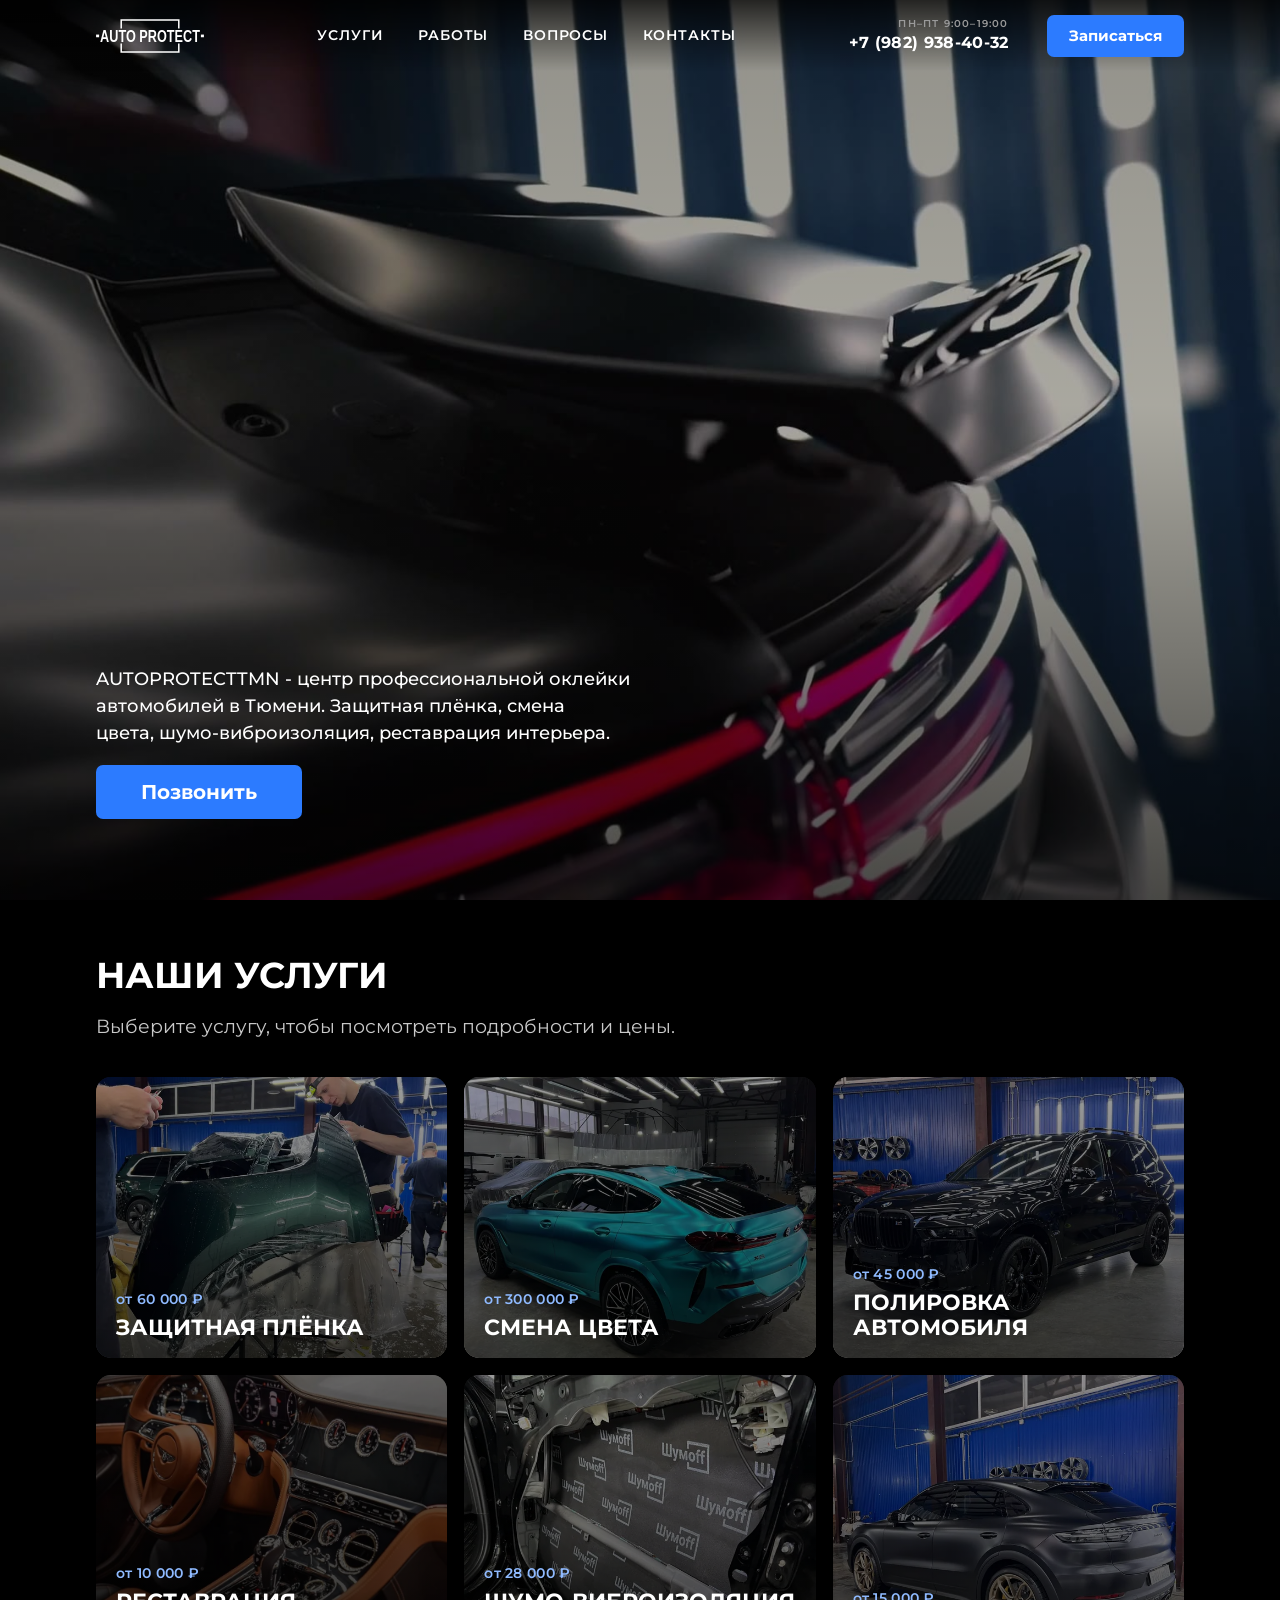
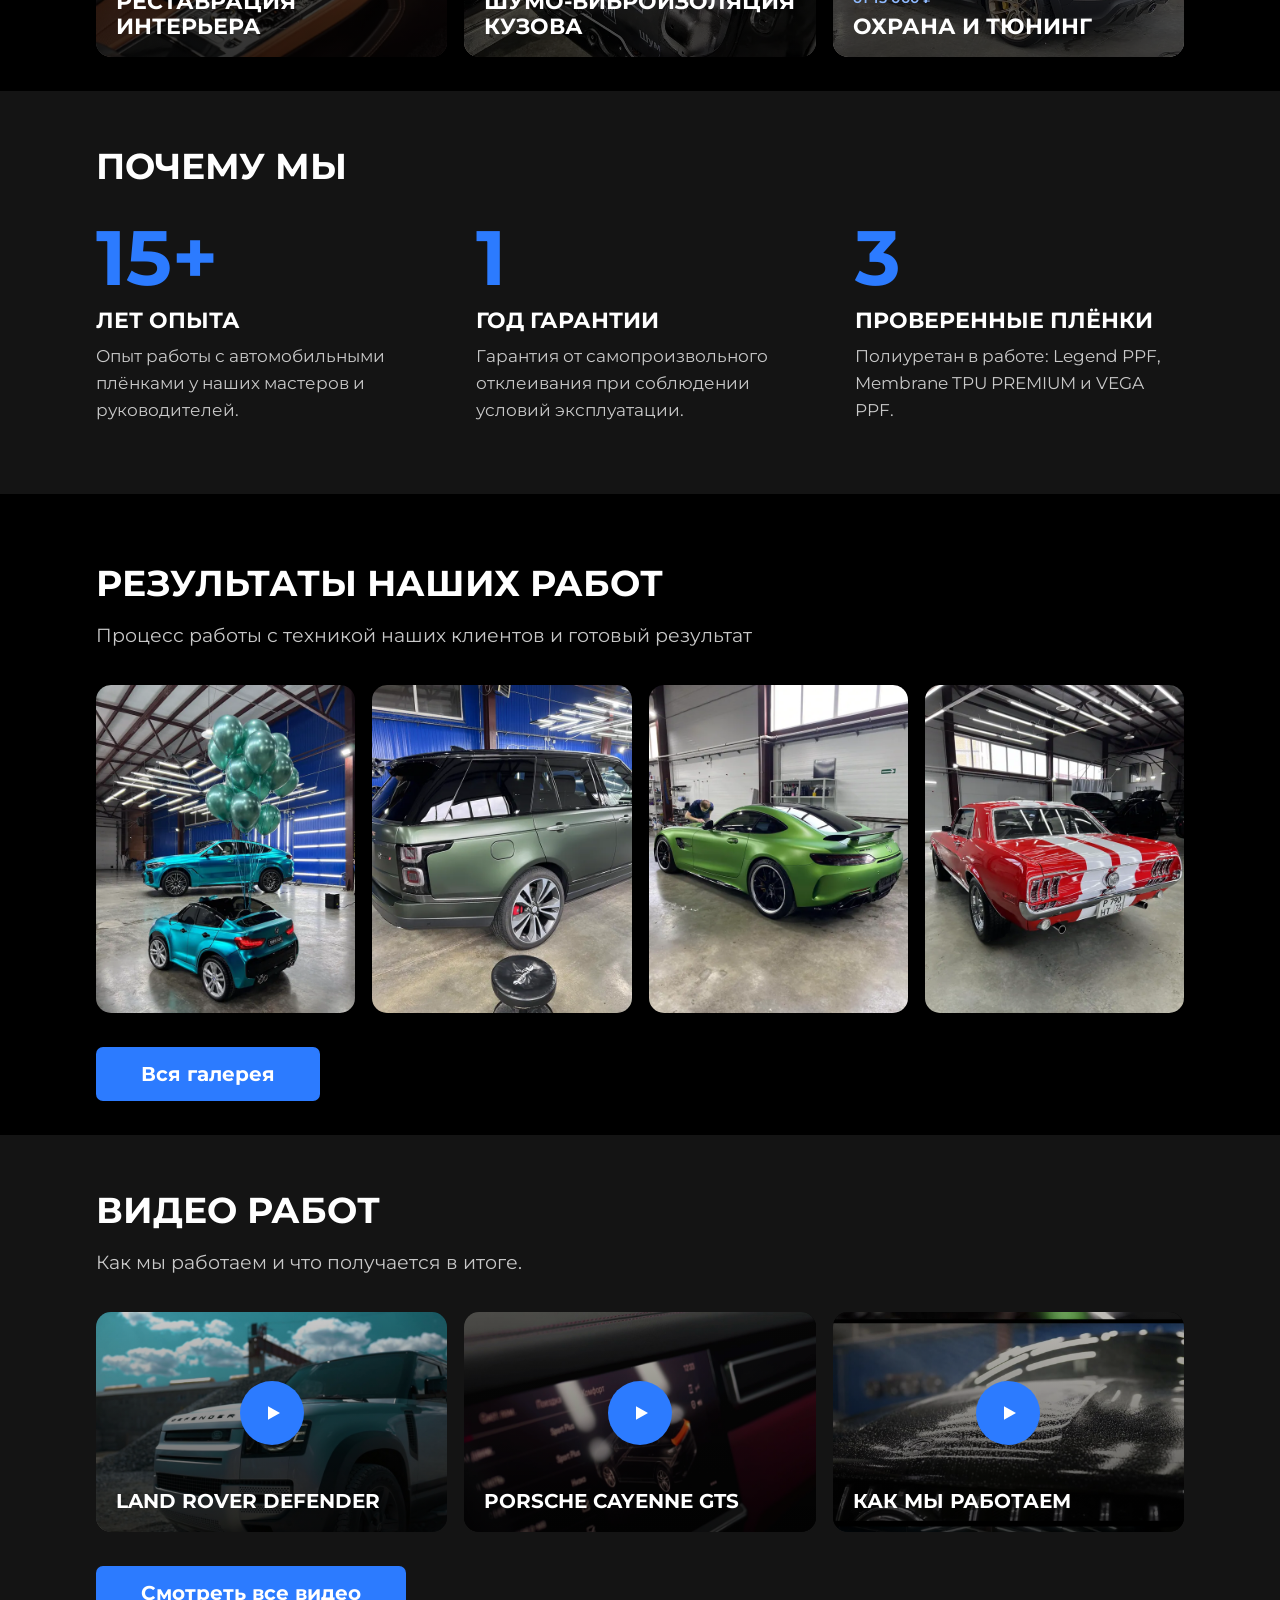
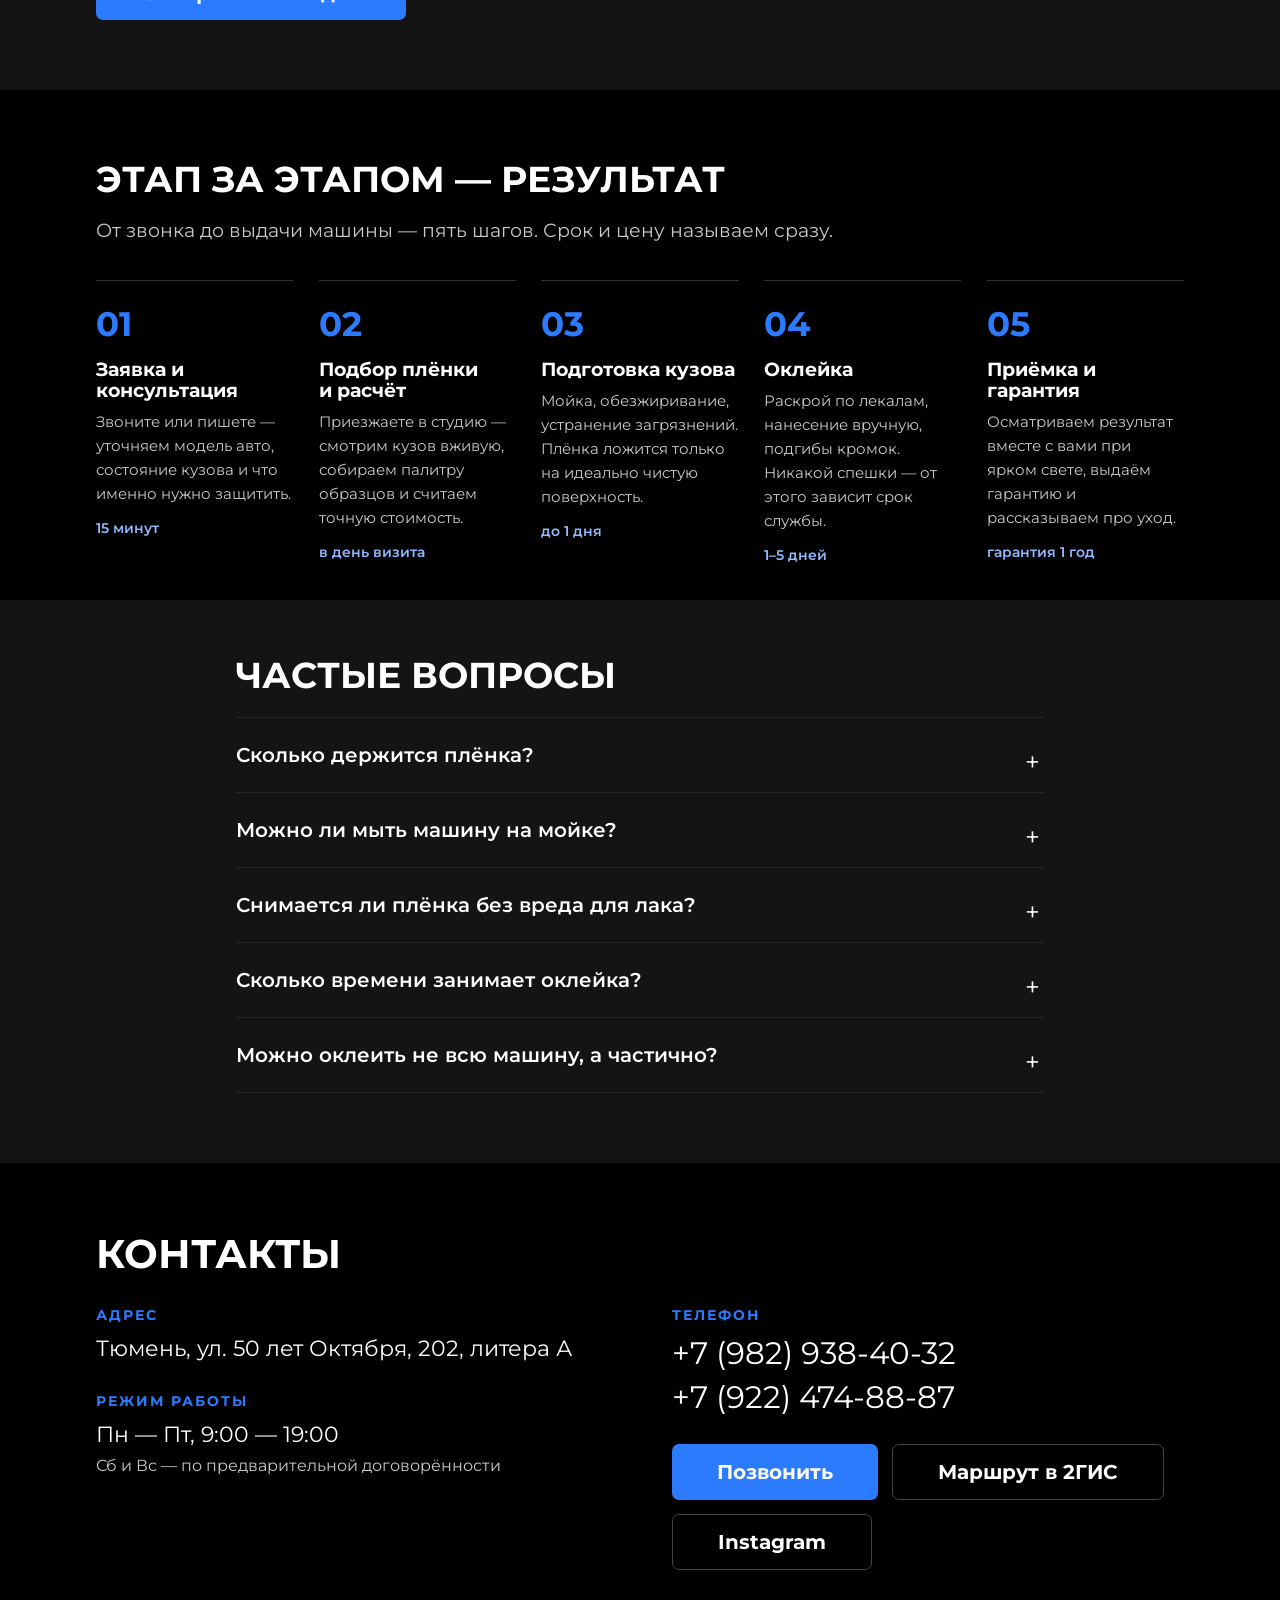
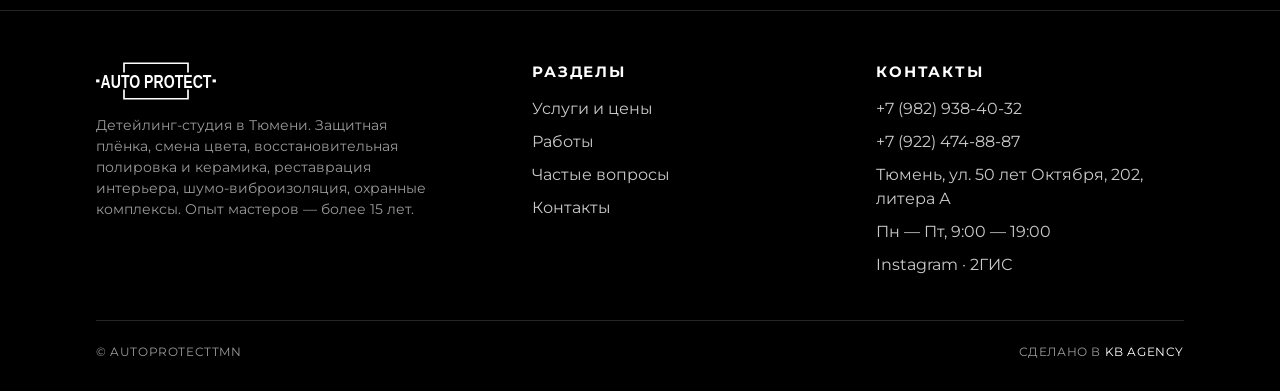
==== commit 6ce67084: "Кэш: версия в адресах css/js; фото в родных пропорциях Co-Authored-By: Claude Sonnet 5.5 <noreply@an" ====
--- a/index.html
+++ b/index.html
@@ -18,8 +18,8 @@
 <link rel="icon" type="image/svg+xml" href="assets/logo-mark.svg">
 <link rel="preconnect" href="https://fonts.googleapis.com">
 <link href="https://fonts.googleapis.com/css2?family=Montserrat:wght@400;500;600;700;800&display=swap" rel="stylesheet">
-<link rel="stylesheet" href="assets/site.css">
-<link rel="stylesheet" href="assets/dc.css">
+<link rel="stylesheet" href="assets/site.css?v=20261025235533">
+<link rel="stylesheet" href="assets/dc.css?v=20261025235533">
 <link rel="canonical" href="https://autoprotect-olive.vercel.app/">
 <meta property="og:url" content="https://autoprotect-olive.vercel.app/">
 <meta name="robots" content="noindex, nofollow">
@@ -116,27 +116,27 @@
     <h2 class="dc-title">Наши услуги</h2>
     <p class="dc-lead">Выберите услугу, чтобы посмотреть подробности и цены.</p>
     <div class="dc-cards">
-      <a class="dc-card" href="services.html#films">
+      <a class="dc-card" href="service-films.html">
         <img src="assets/gallery/t084.webp" width="640" height="810" alt="Оклейка защитной плёнкой" loading="lazy" decoding="async">
         <span><small>от 60 000 ₽</small>Защитная плёнка</span>
       </a>
-      <a class="dc-card" href="services.html#color">
+      <a class="dc-card" href="service-color.html">
         <img src="assets/gallery/t003.webp" width="640" height="810" style="object-position:50% 68%" alt="Смена цвета кузова" loading="lazy" decoding="async">
         <span><small>от 300 000 ₽</small>Смена цвета</span>
       </a>
-      <a class="dc-card" href="services.html#polish">
+      <a class="dc-card" href="service-polish.html">
         <img src="assets/gallery/t031.webp" width="640" height="810" style="object-position:50% 45%" alt="Полировка и керамическое покрытие" loading="lazy" decoding="async">
         <span><small>от 45 000 ₽</small>Полировка автомобиля</span>
       </a>
-      <a class="dc-card dc-card--dim" href="services.html#interior">
+      <a class="dc-card dc-card--dim" href="service-interior.html">
         <img src="assets/gallery/card-interior.webp" width="900" height="1105" style="object-position:50% 45%" alt="Реставрация интерьера" loading="lazy" decoding="async">
         <span><small>от 10 000 ₽</small>Реставрация интерьера</span>
       </a>
-      <a class="dc-card" href="services.html#extra">
+      <a class="dc-card" href="service-extra.html#sound">
         <img src="assets/gallery/t116.webp" width="640" height="810" alt="Шумо-виброизоляция кузова" loading="lazy" decoding="async">
         <span><small>от 28 000 ₽</small>Шумо-виброизоляция кузова</span>
       </a>
-      <a class="dc-card" href="services.html#extra">
+      <a class="dc-card" href="service-extra.html#security">
         <img src="assets/gallery/t008.webp" width="640" height="810" alt="Охрана и тюнинг" loading="lazy" decoding="async">
         <span><small>от 15 000 ₽</small>Охрана и тюнинг</span>
       </a>
@@ -273,6 +273,6 @@
   <a href="https://2gis.ru/tyumen/geo/1830223003881510/65.624840,57.120010" class="btn" target="_blank" rel="noopener">Маршрут</a>
 </div>
 
-<script src="assets/site.js"></script>
+<script src="assets/site.js?v=20261025235533"></script>
 </body>
 </html>
--- a/assets/dc.css
+++ b/assets/dc.css
@@ -196,3 +196,96 @@
 
 /* яркое фото салона — чуть темнее, чтобы не слепило */
 .dc-card--dim img{ filter:brightness(.72) saturate(.95); }
+
+/* ===========================================================
+   Страницы услуг (service-*.html) — по образцу страниц dctuning.ru
+   =========================================================== */
+.sv-hero{ padding:71px 0 0; background:#0d0d0d repeating-linear-gradient(135deg, rgba(255,255,255,.025) 0 2px, transparent 2px 38px); }
+.sv-hero-in{ display:grid; grid-template-columns:1fr 1fr; gap:clamp(14px, 4.5vw, 80px); padding:clamp(24px, 3vw, 44px) clamp(18px, 5vw, 98px); max-width:1920px; margin:0 auto; }
+.sv-hero-a, .sv-hero-b{ position:relative; overflow:hidden; aspect-ratio:1/1.02; background:#111; }
+.sv-hero-a img, .sv-hero-b img{ position:absolute; inset:0; width:100%; height:100%; object-fit:cover; }
+.sv-hero-a::after{ content:''; position:absolute; inset:0; background:linear-gradient(90deg, rgba(0,0,0,.72), rgba(0,0,0,.15) 75%); }
+.sv-hero-a h1{ position:absolute; z-index:2; left:clamp(16px, 3.4vw, 36px); right:16px; top:clamp(20px, 6vw, 90px); font-family:'Oswald','Montserrat',sans-serif; font-weight:600; font-size:clamp(34px, 6.4vw, 118px); line-height:.98; text-transform:uppercase; color:#ececec; }
+
+.sv-intro{ background:#101010; padding:clamp(48px, 7vw, 110px) 0; }
+.sv-intro-in{ display:grid; grid-template-columns:1fr 1fr; gap:clamp(28px, 6vw, 100px); align-items:start; }
+.sv-intro h2{ font-size:clamp(28px, 3.4vw, 52px); line-height:1.12; font-weight:700; text-transform:uppercase; }
+.sv-intro-text p{ font-size:clamp(16px, 1.3vw, 19px); line-height:1.75; margin-bottom:18px; }
+.sv-intro-text b{ font-weight:700; }
+.sv-intro-text .dc-btn{ margin-top:18px; }
+
+.sv-list{ background:#101010; padding:0 0 clamp(48px, 6vw, 90px); }
+.sv-list h2, .sv-steps h2, .sv-more h2, .sv-split h2{ font-size:clamp(24px, 2.8vw, 40px); font-weight:700; line-height:1.15; margin-bottom:26px; }
+.sv-checks{ list-style:none; display:grid; gap:0; }
+.sv-checks li{ display:grid; grid-template-columns:1fr auto; gap:10px 30px; align-items:baseline; padding:16px 0 16px 30px; border-top:.8px solid #2a2a2a; position:relative; font-size:clamp(16px, 1.35vw, 20px); line-height:1.5; color:var(--muted); }
+.sv-checks li:last-child{ border-bottom:.8px solid #2a2a2a; }
+.sv-checks li::before{ content:''; position:absolute; left:4px; top:25px; width:11px; height:6px; border-left:2.5px solid var(--blue); border-bottom:2.5px solid var(--blue); transform:rotate(-45deg); }
+.sv-checks b{ color:#fff; font-weight:700; }
+.sv-price{ text-align:right; font-weight:700; color:#fff; white-space:nowrap; }
+.sv-price small{ display:block; font-size:13px; font-weight:500; color:#9a9a9a; }
+.sv-note{ margin-top:14px; font-size:13px; color:#9a9a9a; }
+.sv-photos{ display:grid; grid-template-columns:repeat(4, 1fr); gap:16px; margin-top:38px; }
+.sv-photos img{ width:100%; aspect-ratio:1/1.3; object-fit:cover; display:block; background:#111; }
+
+.sv-steps{ background:#101010; padding:0 0 clamp(48px, 6vw, 90px); }
+.sv-rows{ list-style:none; }
+.sv-rows li{ display:grid; grid-template-columns:clamp(90px, 12vw, 190px) 1fr; gap:20px; align-items:baseline; padding:clamp(20px, 2.4vw, 32px) 0; border-top:1px solid var(--blue); font-size:clamp(15px, 1.2vw, 17px); line-height:1.6; color:var(--muted); }
+.sv-rows span{ font-size:clamp(19px, 1.6vw, 23px); font-weight:700; color:#fff; }
+.sv-rows b{ color:#fff; }
+.sv-rows em{ font-style:normal; color:#8fbaff; font-weight:600; }
+.dc-btn--sm{ min-height:42px; padding:10px 26px; font-size:15px; margin-top:26px; }
+
+.sv-split{ background:#101010; padding:0 0 clamp(48px, 6vw, 90px); }
+.sv-split-in{ display:grid; grid-template-columns:1.1fr .9fr; gap:clamp(28px, 5vw, 80px); align-items:start; }
+.sv-split-photo img{ width:100%; aspect-ratio:1/1.2; object-fit:cover; display:block; }
+
+.sv-more{ background:#0b0b0b; padding:clamp(40px, 5vw, 70px) 0; }
+.sv-chips{ display:flex; flex-wrap:wrap; gap:12px; }
+.sv-chips a{ padding:13px 24px; border:1.5px solid #333; border-radius:7px; font-weight:600; font-size:16px; transition:border-color .2s, background .2s; }
+.sv-chips a:hover{ border-color:var(--blue); background:#151515; }
+
+/* ---------- ролики: вертикальные по три в ряд, без размытых полей ---------- */
+.vgrid{ display:grid; grid-template-columns:repeat(3, 1fr); gap:clamp(12px, 1.6vw, 24px); }
+.hgrid{ display:grid; grid-template-columns:repeat(2, 1fr); gap:clamp(12px, 1.6vw, 24px); }
+.vtile, .hgrid figure{ margin:0; }
+.vtile video{ width:100%; aspect-ratio:9/16; object-fit:cover; display:block; background:#111; border-radius:15px; }
+.hgrid video{ width:100%; aspect-ratio:16/9; object-fit:cover; display:block; background:#111; border-radius:15px; }
+.vtile figcaption, .hgrid figcaption{ margin-top:10px; font-size:15px; font-weight:600; line-height:1.3; color:#fff; }
+.hgrid figcaption small{ display:block; font-weight:500; font-size:13px; color:#9a9a9a; }
+.works-block + .works-block{ margin-top:clamp(40px, 5vw, 70px); }
+.works-block h2{ font-size:clamp(22px, 2.4vw, 32px); font-weight:700; text-transform:uppercase; margin-bottom:22px; }
+
+@media (max-width:900px){
+  .sv-hero-in{ grid-template-columns:1fr; }
+  .sv-hero-a, .sv-hero-b{ aspect-ratio:4/3.4; }
+  .sv-intro-in, .sv-split-in{ grid-template-columns:1fr; }
+  .sv-photos{ grid-template-columns:repeat(2, 1fr); }
+  .sv-checks li{ grid-template-columns:1fr; }
+  .sv-price{ text-align:left; }
+  .sv-rows li{ grid-template-columns:1fr; gap:6px; }
+}
+@media (max-width:700px){
+  .vgrid{ grid-template-columns:repeat(2, 1fr); }
+  .hgrid{ grid-template-columns:1fr; }
+}
+
+/* ---------- «Работы»: выбор Видео | Фото ---------- */
+.works-pick{ display:grid; grid-template-columns:1fr 1fr; gap:3px; height:min(78vh, 760px); min-height:420px; margin-top:71px; background:#000; }
+.works-pick-card{ position:relative; display:block; overflow:hidden; background:#111; }
+.works-pick-card img{ position:absolute; inset:0; width:100%; height:100%; object-fit:cover; transition:transform .7s ease; }
+.works-pick-card::before{ content:''; position:absolute; inset:0; z-index:1; background:linear-gradient(to top, rgba(0,0,0,.78), rgba(0,0,0,.3)); transition:background .3s; }
+.works-pick-card:hover img{ transform:scale(1.05); }
+.works-pick-card:hover::before{ background:linear-gradient(to top, rgba(0,0,0,.7), rgba(0,0,0,.1)); }
+.works-pick-card span{ position:absolute; z-index:2; left:0; right:0; bottom:0; padding:clamp(22px, 4vw, 56px); font-family:'Oswald','Montserrat',sans-serif; font-weight:600; font-size:clamp(46px, 8vw, 130px); line-height:1; text-transform:uppercase; }
+.works-pick-card small{ display:block; margin-bottom:12px; font-family:'Montserrat',sans-serif; font-size:clamp(13px, 1.2vw, 18px); font-weight:600; letter-spacing:.02em; text-transform:none; color:#8fbaff; }
+.works-pick-card::after{ content:'→'; position:absolute; z-index:2; right:clamp(20px, 3vw, 44px); bottom:clamp(26px, 4vw, 60px); font-size:clamp(30px, 4vw, 60px); color:#fff; }
+#cases, #gallery{ scroll-margin-top:90px; }
+@media (max-width:620px){ .works-pick{ height:auto; min-height:0; } .works-pick-card{ aspect-ratio:1/1.15; } }
+
+/* фото показываем в своей пропорции (640×810 / 1440×1824), без доп. обрезки */
+.strip a{ aspect-ratio:640/810; }
+.strip a img{ width:100%; height:100%; object-fit:cover; }
+.sv-photos img{ aspect-ratio:640/810; }
+.sv-split-photo img{ aspect-ratio:1440/1824; }
+.sv-hero-a, .sv-hero-b{ aspect-ratio:1440/1824; }
+@media (max-width:900px){ .sv-hero-a, .sv-hero-b{ aspect-ratio:1440/1824; } }
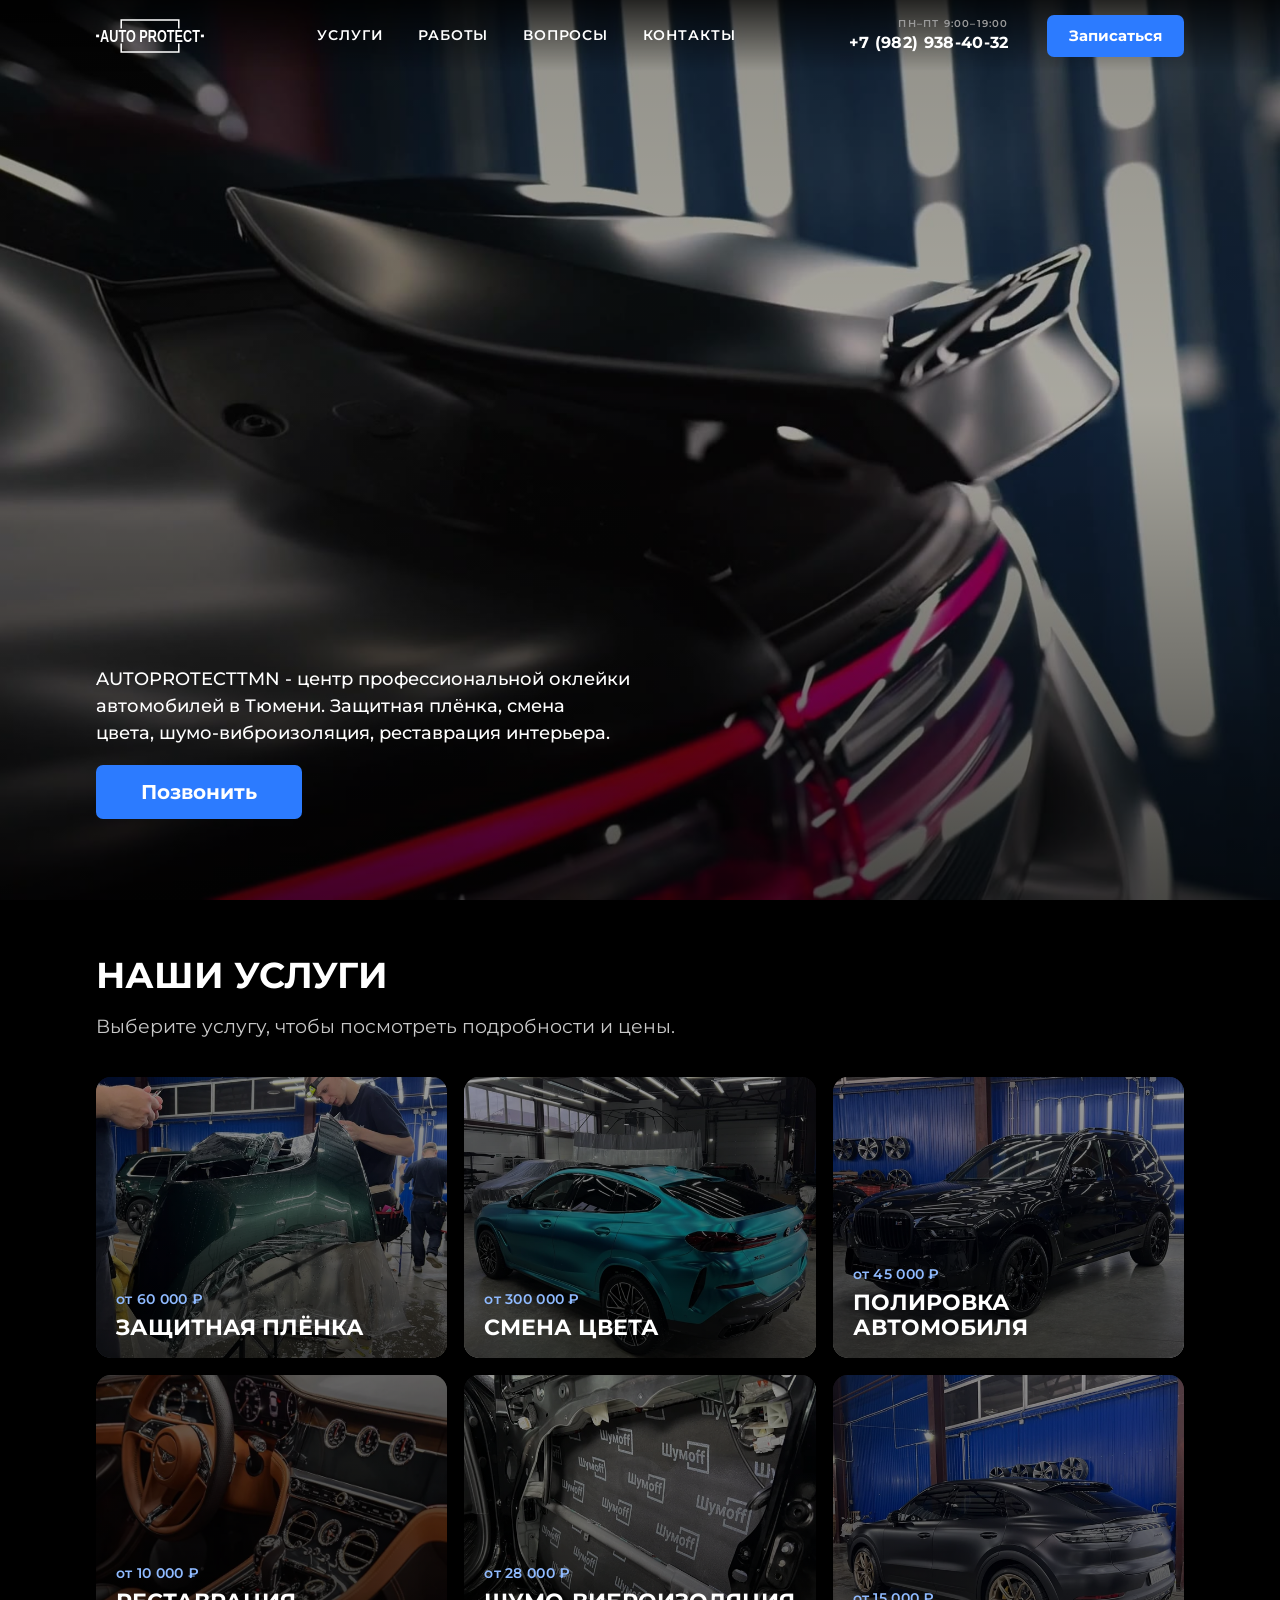
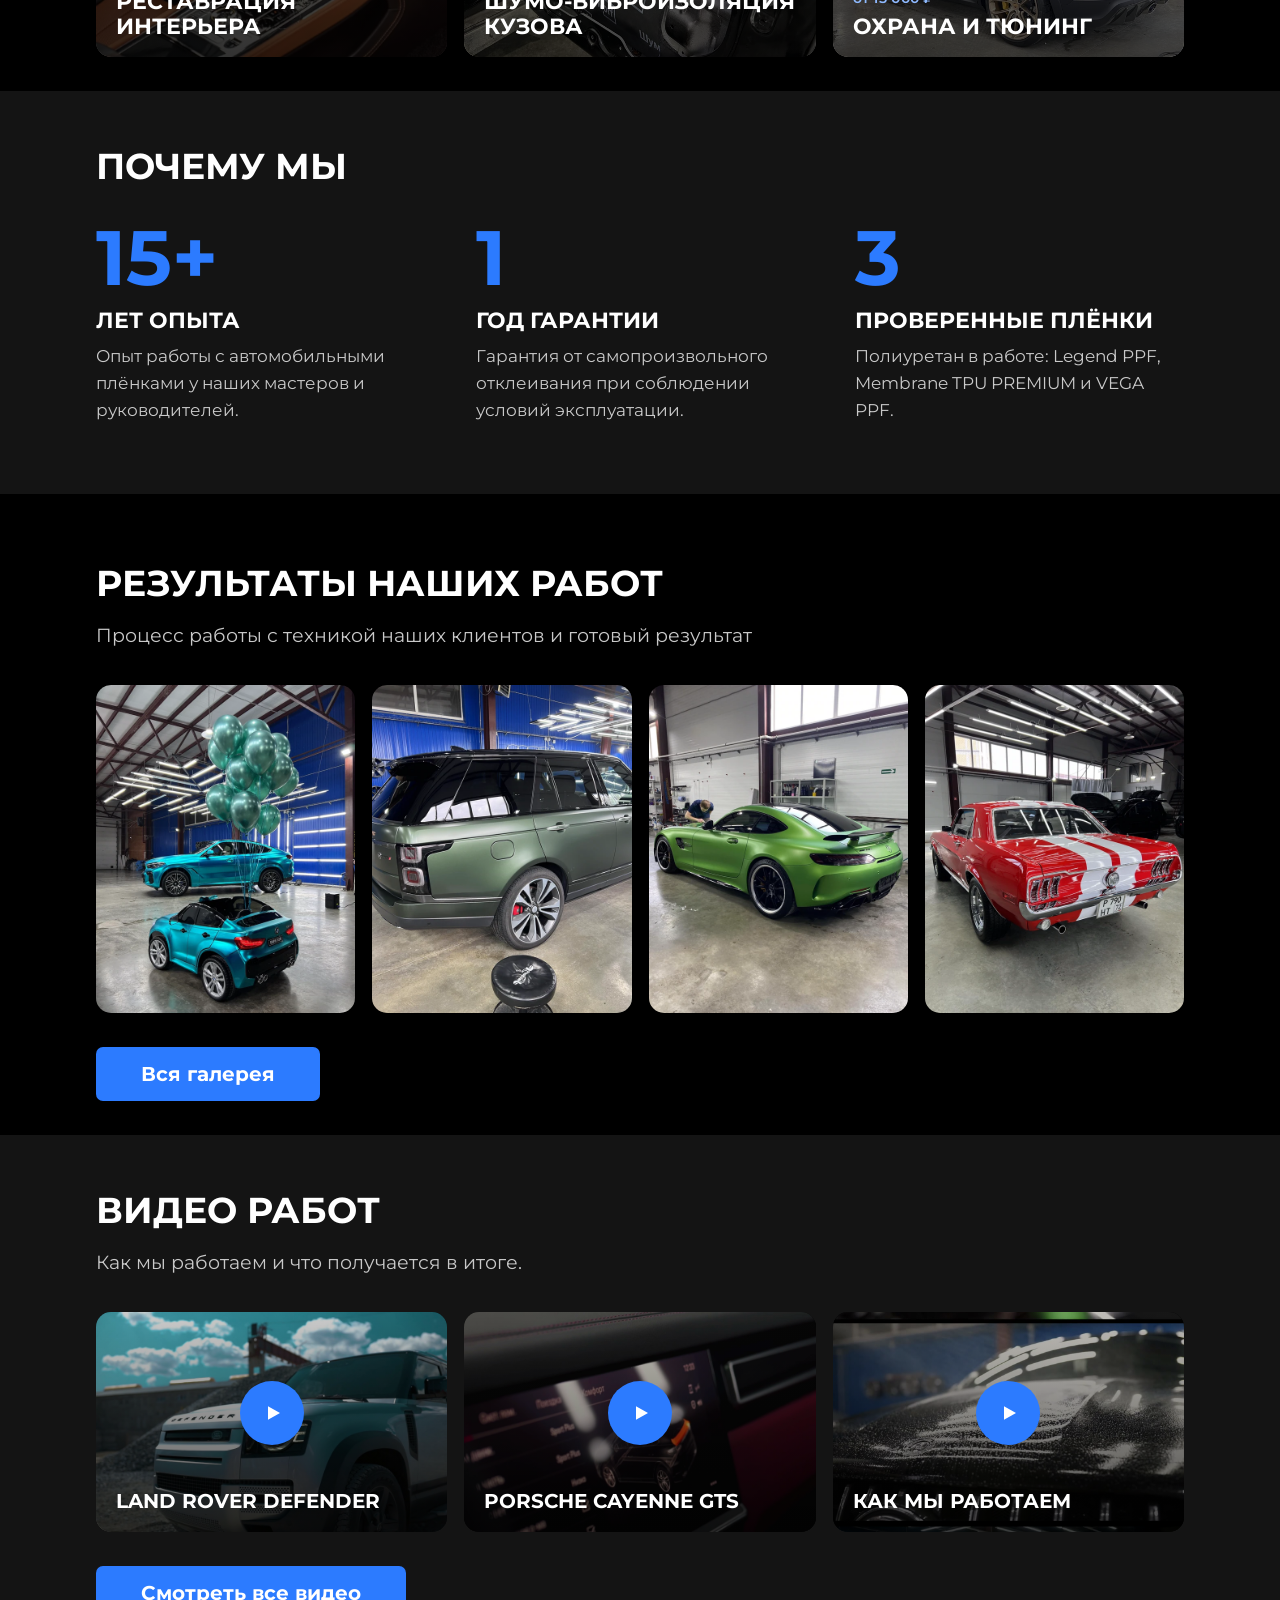
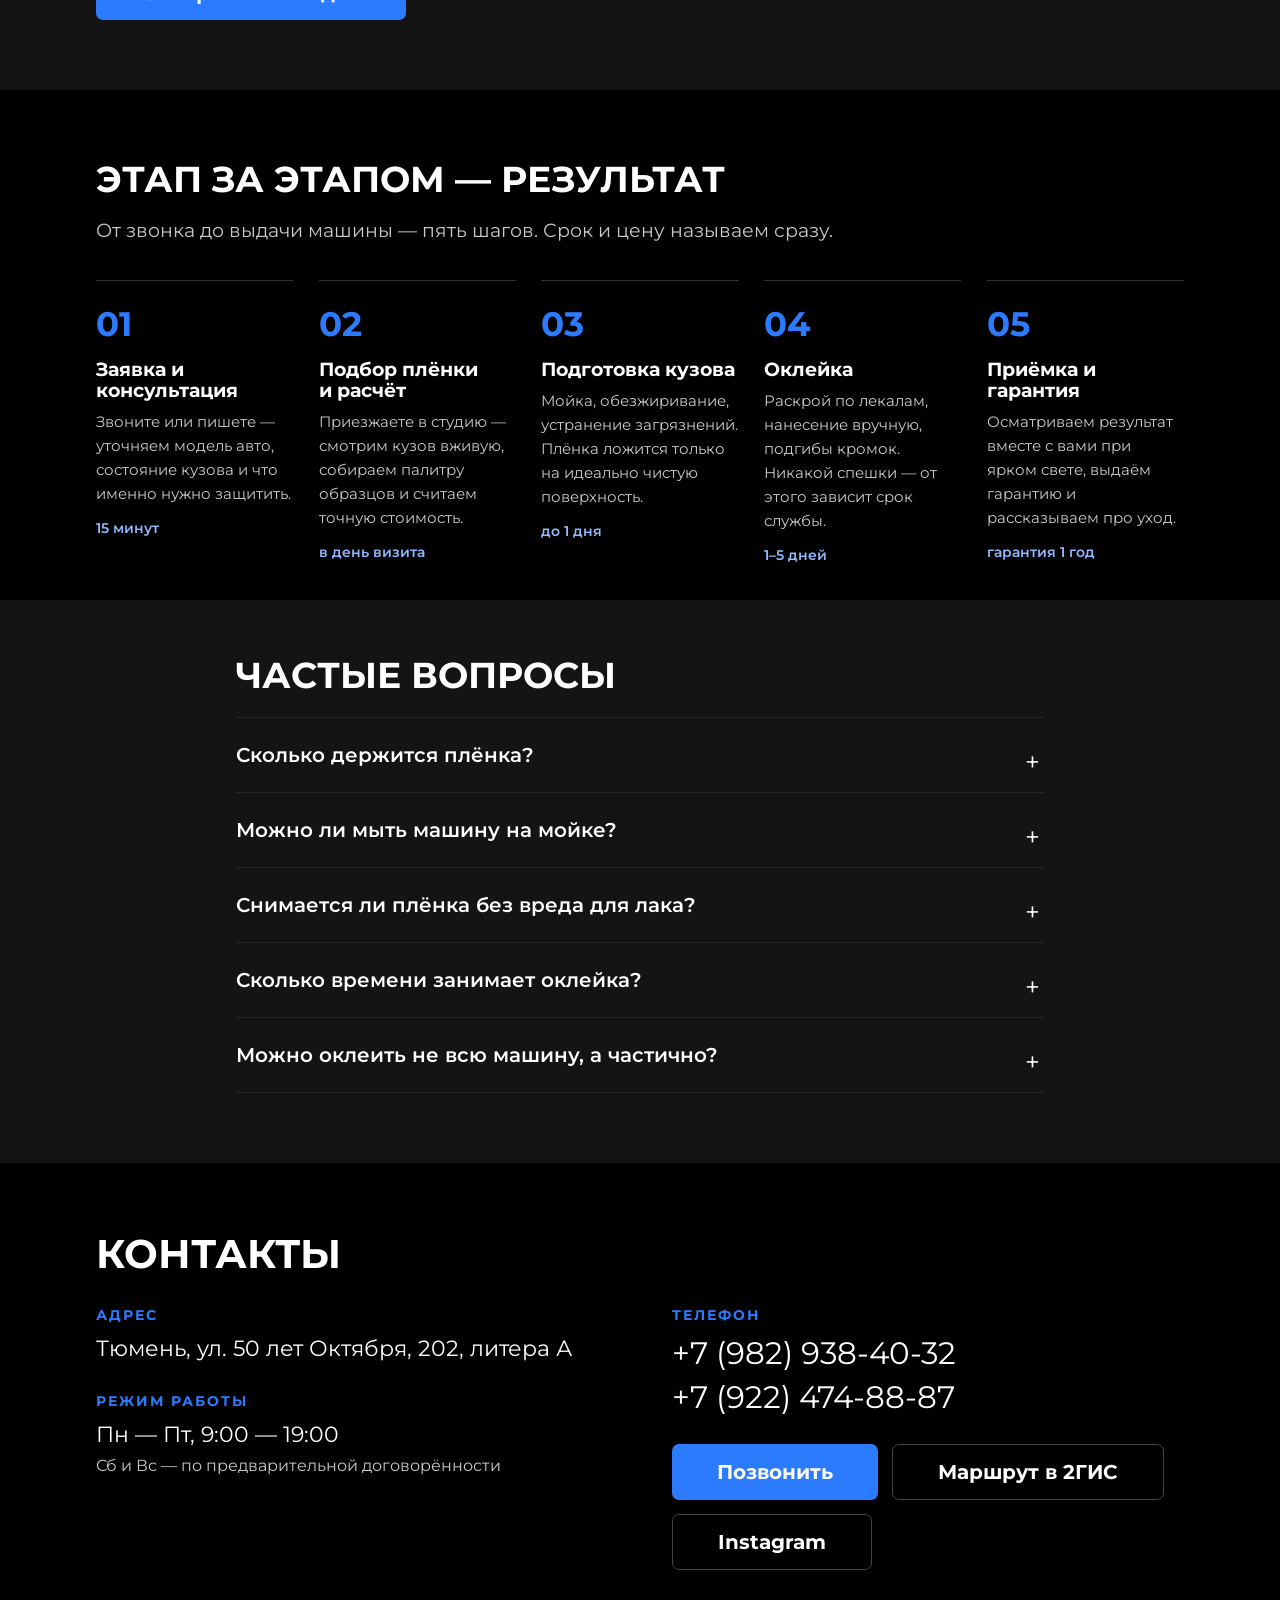
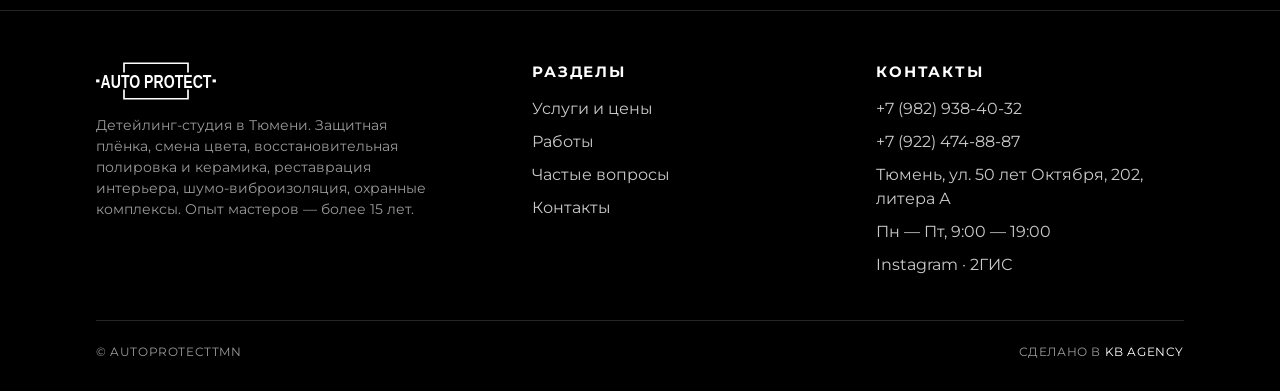
==== commit f926aa86: "Шумо-виброизоляция в заголовке; фото в более высоком качестве Co-Authored-By: Claude Sonnet 5.5 <nor" ====
--- a/index.html
+++ b/index.html
@@ -18,8 +18,8 @@
 <link rel="icon" type="image/svg+xml" href="assets/logo-mark.svg">
 <link rel="preconnect" href="https://fonts.googleapis.com">
 <link href="https://fonts.googleapis.com/css2?family=Montserrat:wght@400;500;600;700;800&display=swap" rel="stylesheet">
-<link rel="stylesheet" href="assets/site.css?v=20261025235533">
-<link rel="stylesheet" href="assets/dc.css?v=20261025235533">
+<link rel="stylesheet" href="assets/site.css?v=20261026000757">
+<link rel="stylesheet" href="assets/dc.css?v=20261026000757">
 <link rel="canonical" href="https://autoprotect-olive.vercel.app/">
 <meta property="og:url" content="https://autoprotect-olive.vercel.app/">
 <meta name="robots" content="noindex, nofollow">
@@ -273,6 +273,6 @@
   <a href="https://2gis.ru/tyumen/geo/1830223003881510/65.624840,57.120010" class="btn" target="_blank" rel="noopener">Маршрут</a>
 </div>
 
-<script src="assets/site.js?v=20261025235533"></script>
+<script src="assets/site.js?v=20261026000757"></script>
 </body>
 </html>
